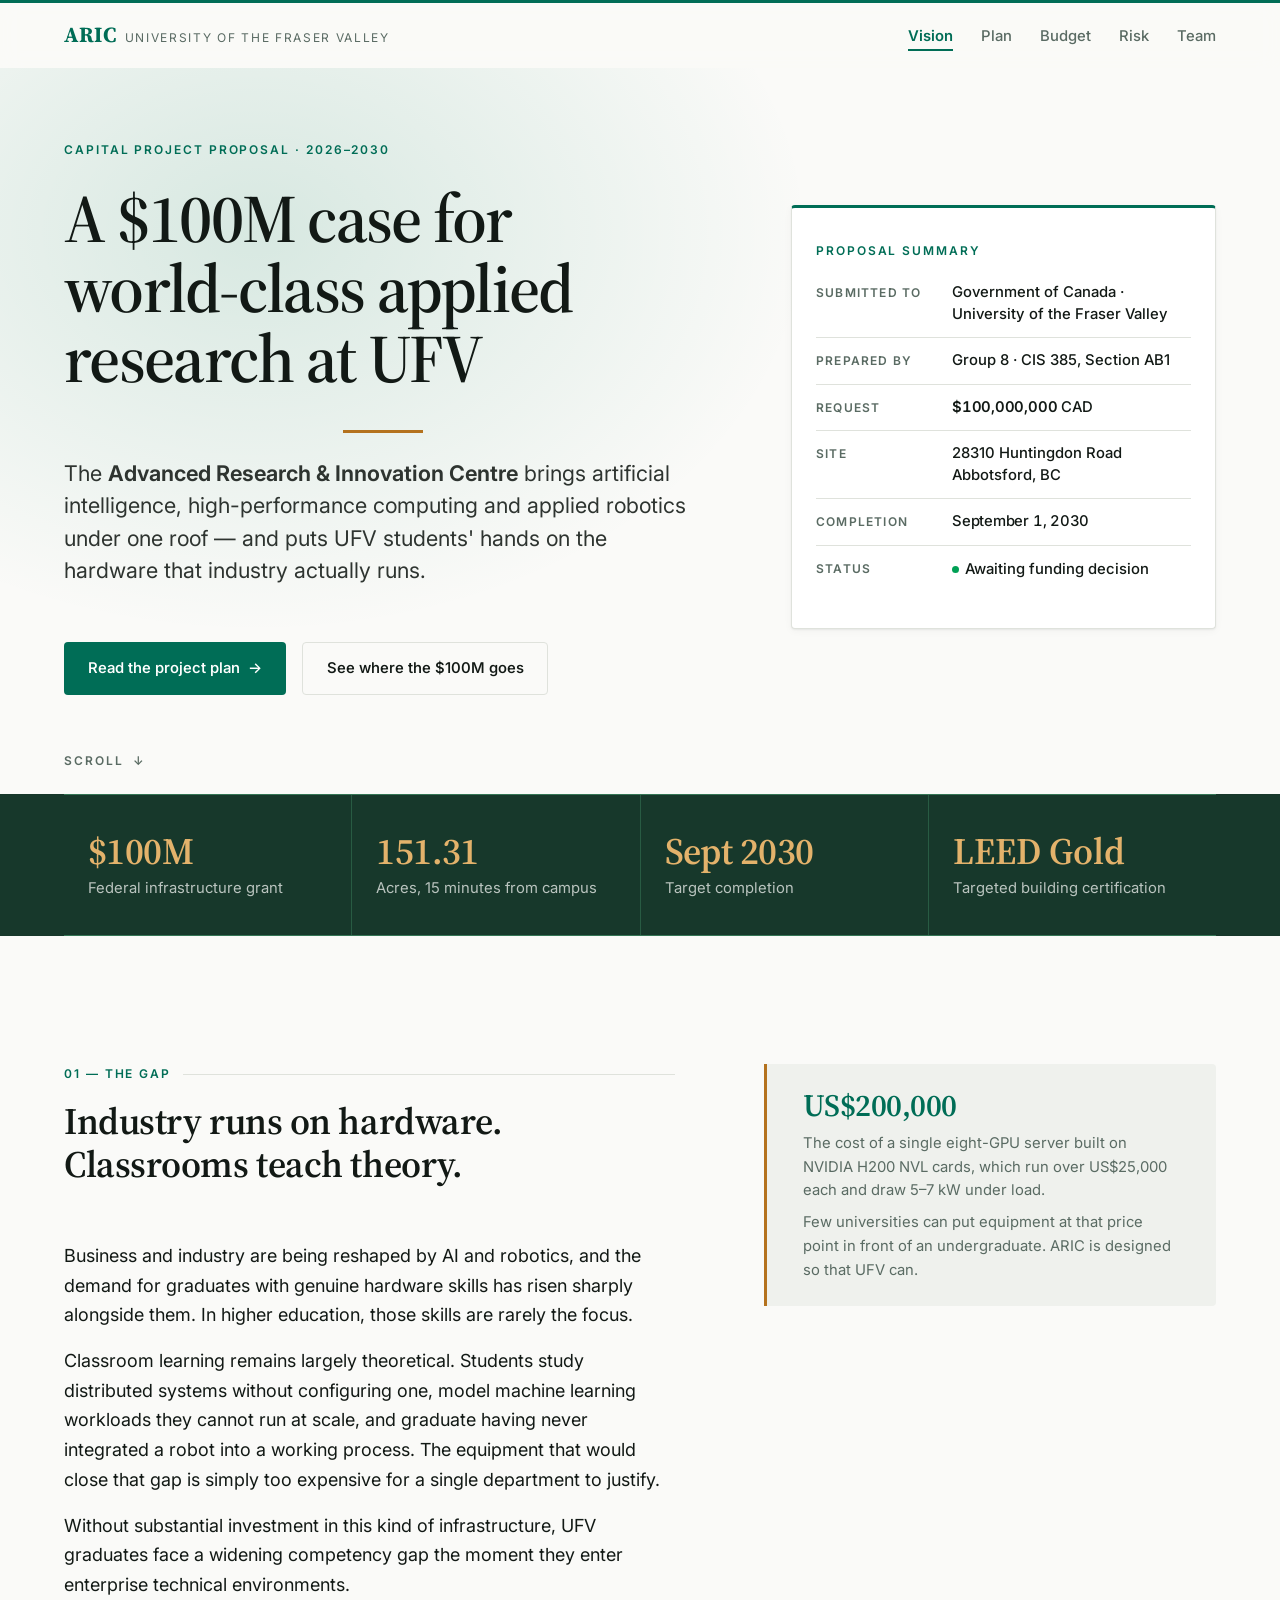
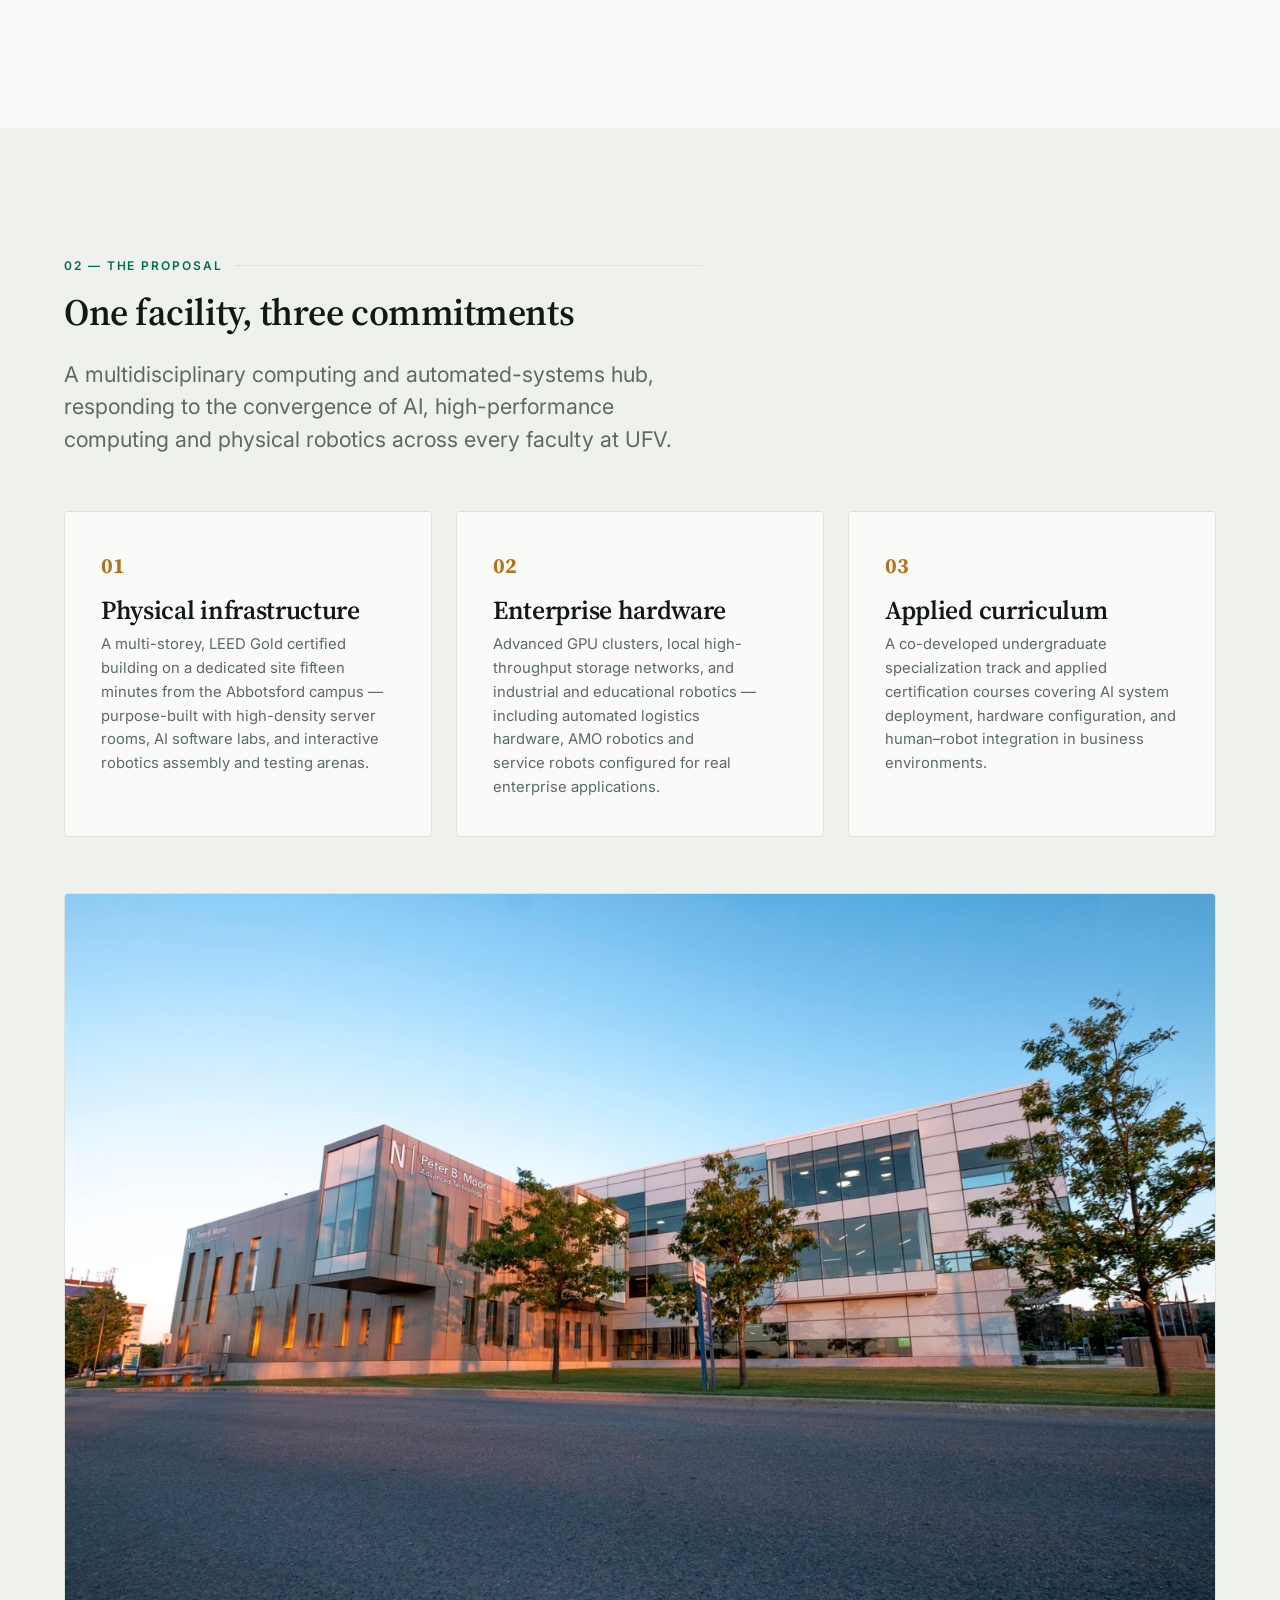
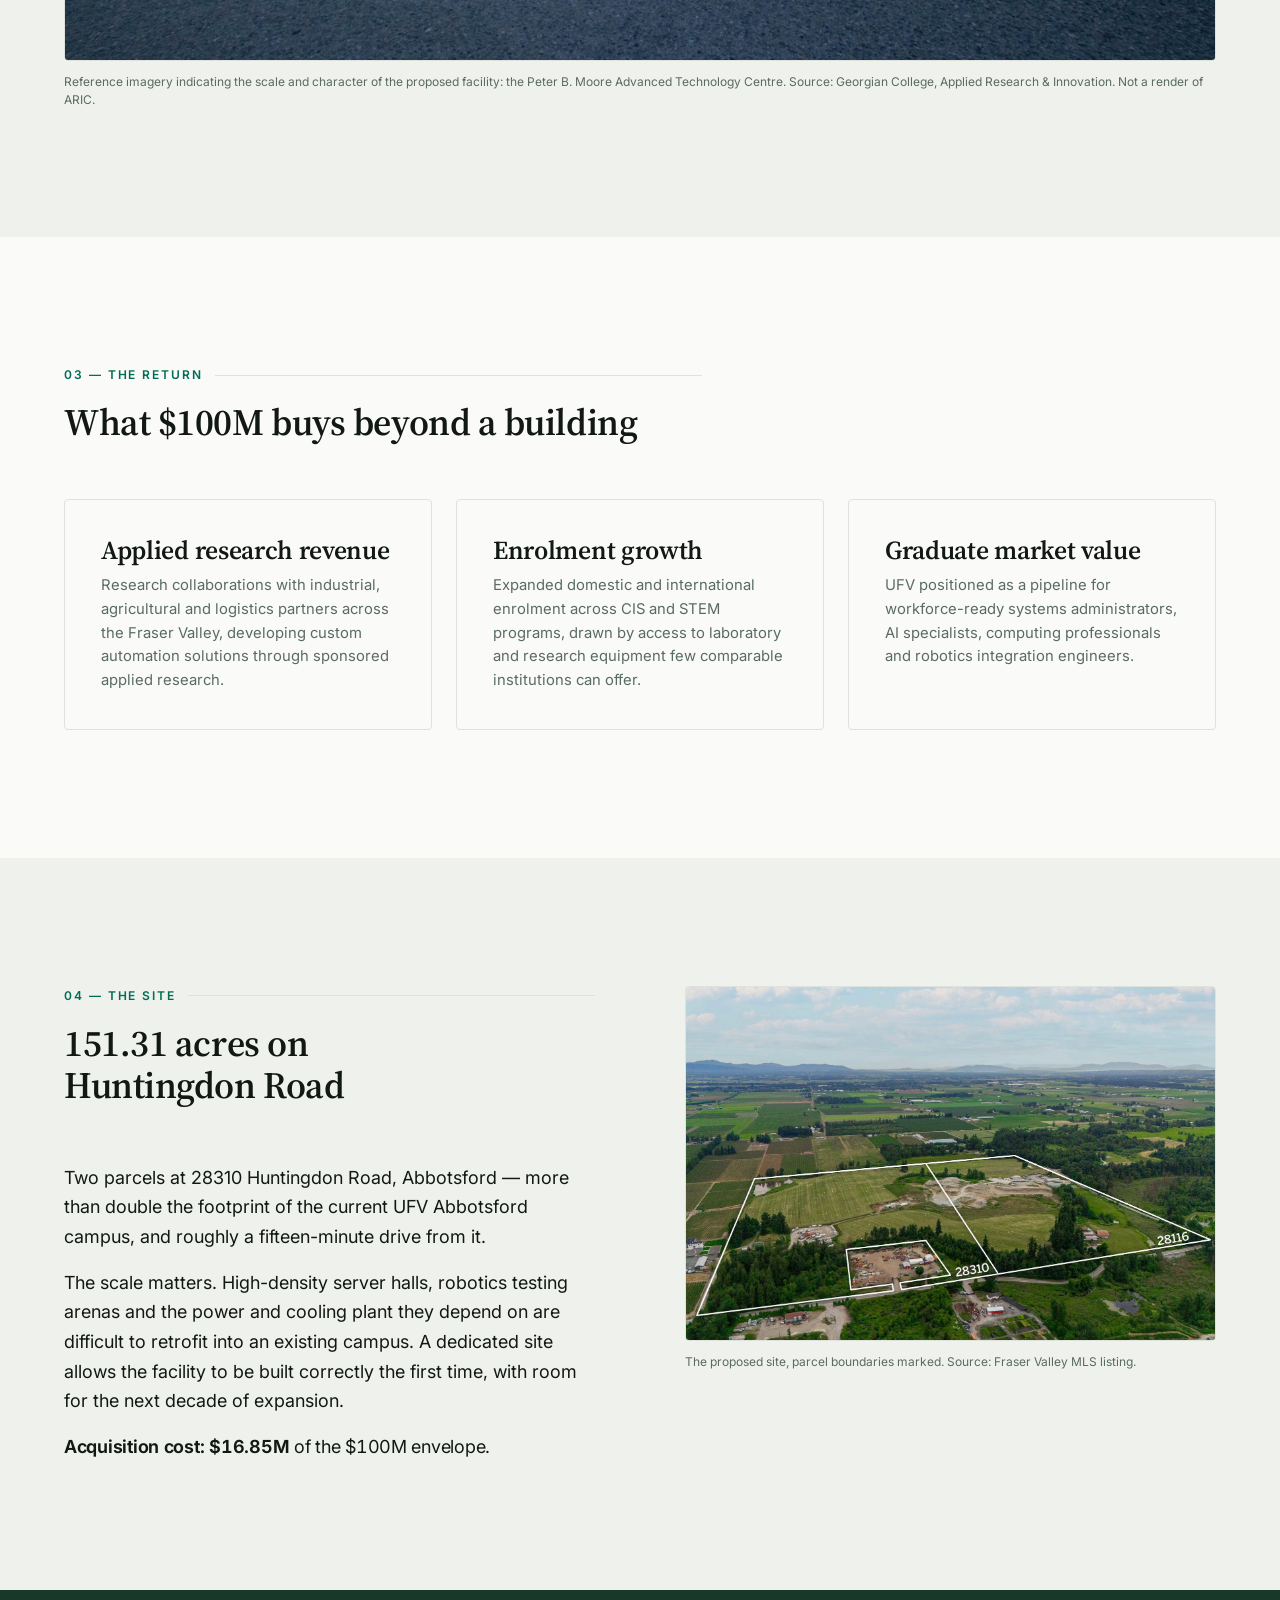
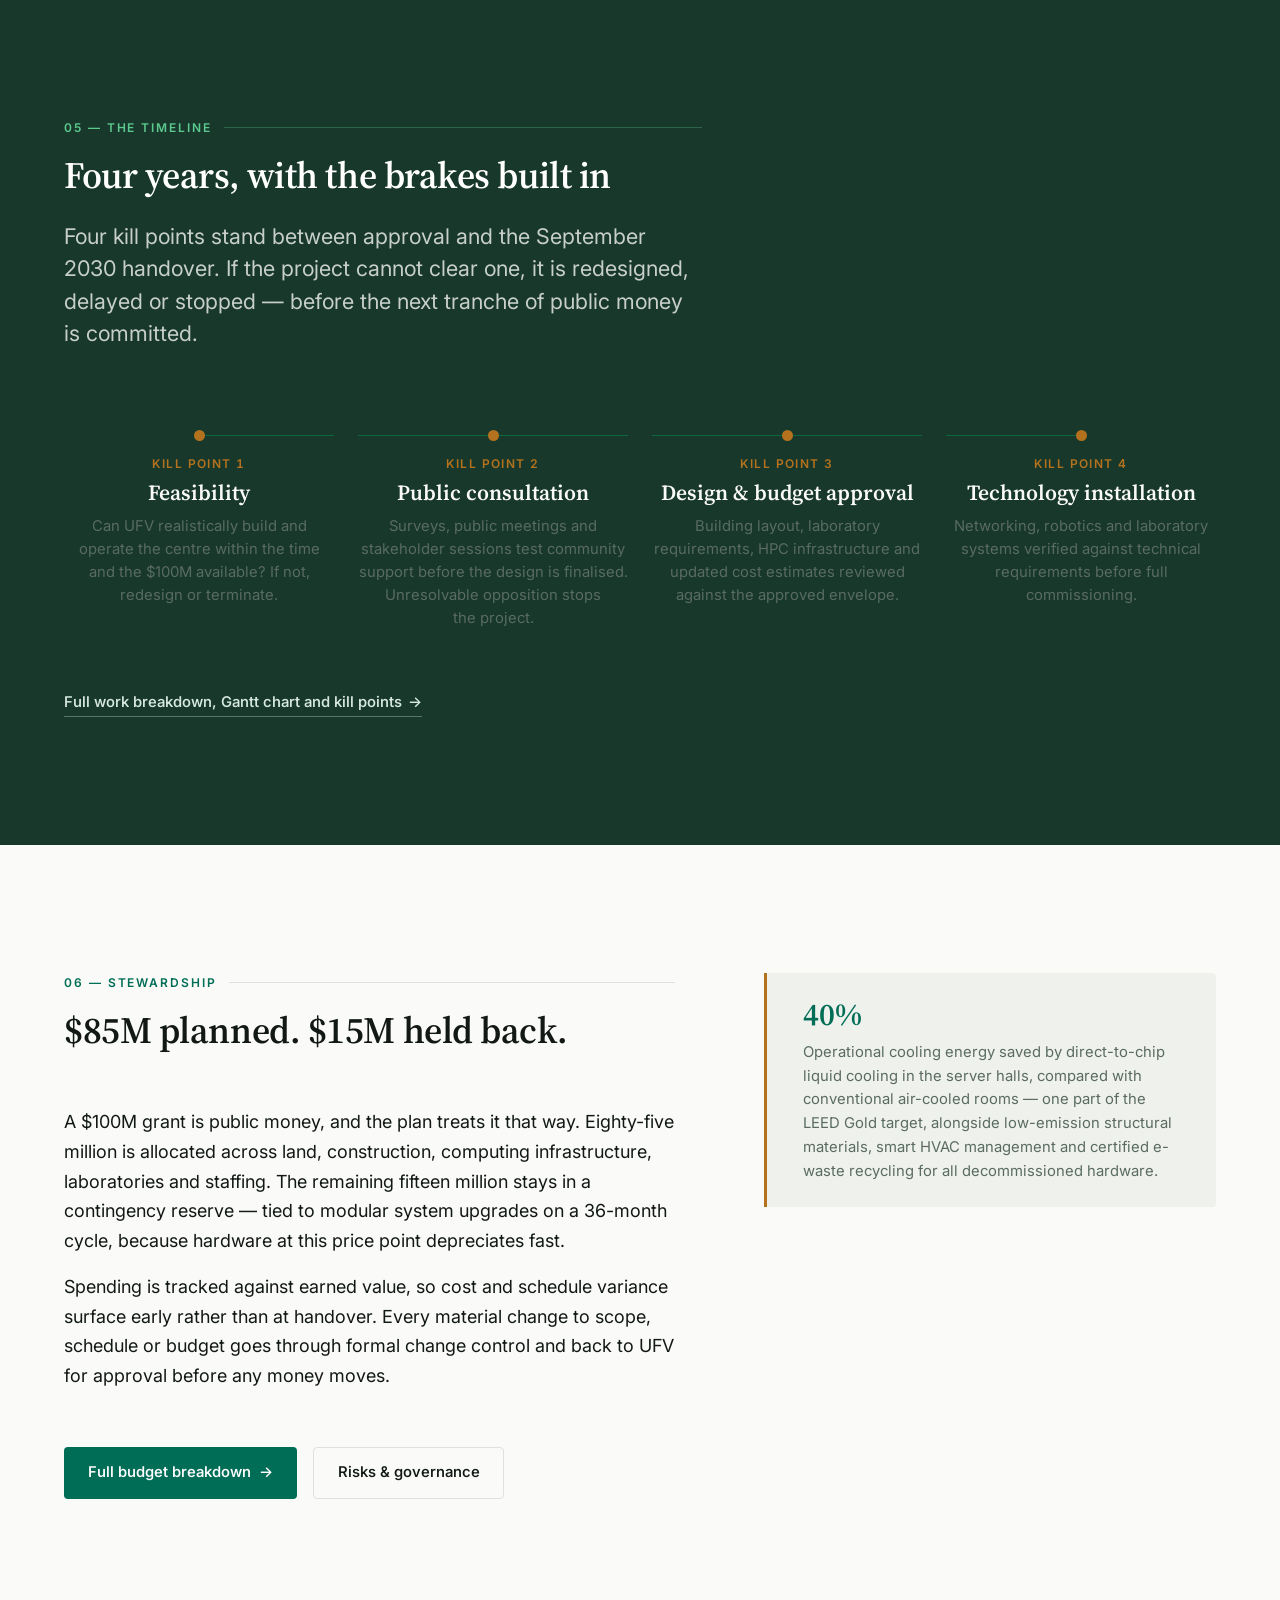
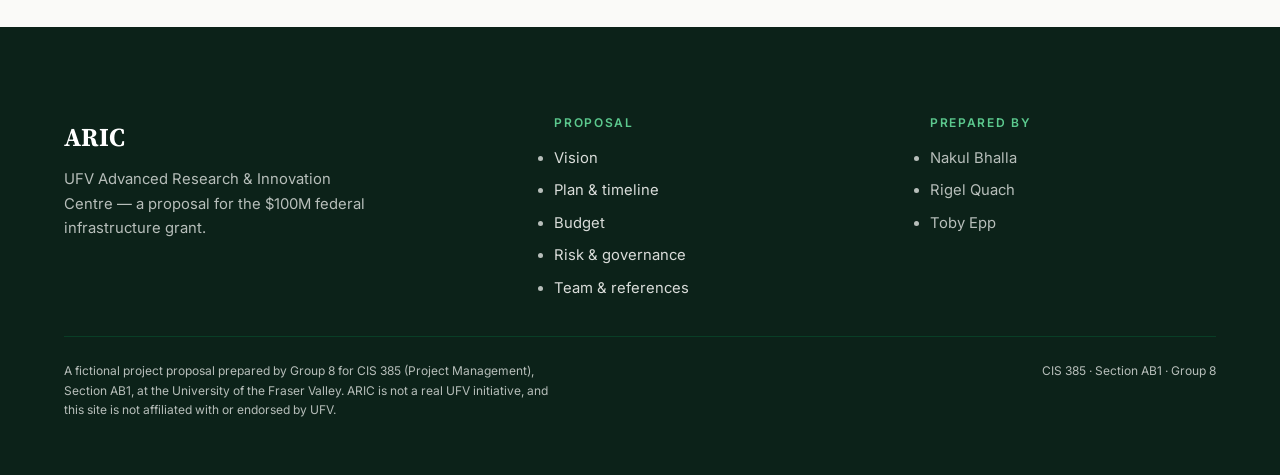
==== index.html @ 15725632 "Implemented first version of the site. Main page, index.html works." ====
<!DOCTYPE html>
<html lang="en" class="no-js">
<head>
<meta charset="utf-8">
<meta name="viewport" content="width=device-width, initial-scale=1">
<title>ARIC — UFV Advanced Research &amp; Innovation Centre</title>
<meta name="description" content="A $100M proposal to build the Advanced Research &amp; Innovation Centre at the University of the Fraser Valley: AI, high-performance computing and applied robotics, opening September 2030.">
<meta name="theme-color" content="#0F5132">

<meta property="og:type" content="website">
<meta property="og:title" content="ARIC — UFV Advanced Research &amp; Innovation Centre">
<meta property="og:description" content="A $100M case for world-class applied research at UFV.">

<link rel="preconnect" href="https://fonts.googleapis.com">
<link rel="preconnect" href="https://fonts.gstatic.com" crossorigin>
<link rel="stylesheet" href="https://fonts.googleapis.com/css2?family=Inter:wght@400;500;600&family=Source+Serif+4:opsz,wght@8..60,600;8..60,700&display=swap">
<link rel="stylesheet" href="assets/css/site.css">
</head>

<body>
<a class="skip-link" href="#main">Skip to content</a>

<header class="site-nav">
  <div class="wrap site-nav__inner">
    <a class="site-nav__brand" href="index.html">
      <span class="site-nav__mark">ARIC</span>
      <span class="site-nav__sub">University of the Fraser Valley</span>
    </a>
    <nav aria-label="Primary">
      <ul class="site-nav__links">
        <li><a href="index.html" aria-current="page">Vision</a></li>
        <li><a href="plan.html">Plan</a></li>
        <li><a href="budget.html">Budget</a></li>
        <li><a href="risk.html">Risk</a></li>
        <li><a href="team.html">Team</a></li>
      </ul>
    </nav>
  </div>
</header>

<main id="main">

  <!-- Hero ============================================================== -->
  <section class="hero">
    <div class="wrap hero__inner">
      <div class="hero__content">
        <p class="hero__eyebrow reveal">Capital Project Proposal &middot; 2026&ndash;2030</p>

        <h1 class="hero__title reveal" data-delay="1">A $100M case for world-class applied research at UFV</h1>

        <hr class="hero__rule reveal" data-delay="1">

        <p class="hero__lede reveal" data-delay="2">
          The <strong>Advanced Research &amp; Innovation Centre</strong> brings artificial intelligence,
          high-performance computing and applied robotics under one roof &mdash; and puts UFV students'
          hands on the hardware that industry actually runs.
        </p>

        <div class="actions reveal" data-delay="3">
          <a class="btn btn--primary" href="plan.html">
            Read the project plan <span class="btn__arrow" aria-hidden="true">&rarr;</span>
          </a>
          <a class="btn btn--ghost" href="budget.html">
            See where the $100M goes
          </a>
        </div>
      </div>

      <aside class="spec reveal" data-delay="2">
        <h2 class="spec__title">Proposal summary</h2>
        <dl class="spec__list">
          <div class="spec__row">
            <dt>Submitted to</dt>
            <dd>Government of Canada &middot; University of the Fraser Valley</dd>
          </div>
          <div class="spec__row">
            <dt>Prepared by</dt>
            <dd>Group 8 &middot; CIS 385, Section AB1</dd>
          </div>
          <div class="spec__row">
            <dt>Request</dt>
            <dd><span class="num">$100,000,000</span> CAD</dd>
          </div>
          <div class="spec__row">
            <dt>Site</dt>
            <dd>28310 Huntingdon Road<br>Abbotsford, BC</dd>
          </div>
          <div class="spec__row">
            <dt>Completion</dt>
            <dd class="num">September 1, 2030</dd>
          </div>
          <div class="spec__row">
            <dt>Status</dt>
            <dd><span class="spec__status">Awaiting funding decision</span></dd>
          </div>
        </dl>
      </aside>
    </div>

    <div class="wrap">
      <a class="hero__cue reveal" data-delay="3" href="#gap">
        Scroll <span aria-hidden="true">&darr;</span>
      </a>
    </div>
  </section>

  <!-- Stat band ========================================================= -->
  <section class="statband" aria-label="Project at a glance">
    <div class="wrap">
      <div class="statband__grid">
        <div class="stat">
          <div class="stat__value num">$100M</div>
          <div class="stat__label">Federal infrastructure grant</div>
        </div>
        <div class="stat">
          <div class="stat__value num">151.31</div>
          <div class="stat__label">Acres, 15 minutes from campus</div>
        </div>
        <div class="stat">
          <div class="stat__value num">Sept 2030</div>
          <div class="stat__label">Target completion</div>
        </div>
        <div class="stat">
          <div class="stat__value">LEED Gold</div>
          <div class="stat__label">Targeted building certification</div>
        </div>
      </div>
    </div>
  </section>

  <!-- 01 The Gap ======================================================== -->
  <section class="section" id="gap">
    <div class="wrap">
      <div class="split">
        <div>
          <div class="sec-head reveal">
            <p class="eyebrow"><span>01 &mdash; The Gap</span></p>
            <h2>Industry runs on hardware.<br>Classrooms teach theory.</h2>
          </div>

          <div class="prose reveal" data-delay="1">
            <p>
              Business and industry are being reshaped by AI and robotics, and the demand for
              graduates with genuine hardware skills has risen sharply alongside them. In higher
              education, those skills are rarely the focus.
            </p>
            <p>
              Classroom learning remains largely theoretical. Students study distributed systems
              without configuring one, model machine learning workloads they cannot run at scale,
              and graduate having never integrated a robot into a working process. The equipment
              that would close that gap is simply too expensive for a single department to justify.
            </p>
            <p>
              Without substantial investment in this kind of infrastructure, UFV graduates face a
              widening competency gap the moment they enter enterprise technical environments.
            </p>
          </div>
        </div>

        <aside class="callout reveal" data-delay="2">
          <p class="callout__figure num">US$200,000</p>
          <p class="callout__text">
            The cost of a single eight-GPU server built on NVIDIA H200 NVL cards, which run over
            US$25,000 each and draw 5&ndash;7&nbsp;kW under load.
          </p>
          <p class="callout__text">
            Few universities can put equipment at that price point in front of an undergraduate.
            ARIC is designed so that UFV can.
          </p>
        </aside>
      </div>
    </div>
  </section>

  <!-- 02 The Proposal =================================================== -->
  <section class="section section--tint" id="proposal">
    <div class="wrap">
      <div class="sec-head reveal">
        <p class="eyebrow"><span>02 &mdash; The Proposal</span></p>
        <h2>One facility, three commitments</h2>
        <p class="sec-lede">
          A multidisciplinary computing and automated-systems hub, responding to the convergence
          of AI, high-performance computing and physical robotics across every faculty at UFV.
        </p>
      </div>

      <div class="card-grid card-grid--3">
        <article class="card reveal">
          <span class="card__num">01</span>
          <h3 class="card__title">Physical infrastructure</h3>
          <p class="card__body">
            A multi-storey, LEED Gold certified building on a dedicated site fifteen minutes from
            the Abbotsford campus &mdash; purpose-built with high-density server rooms, AI software
            labs, and interactive robotics assembly and testing arenas.
          </p>
        </article>

        <article class="card reveal" data-delay="1">
          <span class="card__num">02</span>
          <h3 class="card__title">Enterprise hardware</h3>
          <p class="card__body">
            Advanced GPU clusters, local high-throughput storage networks, and industrial and
            educational robotics &mdash; including automated logistics hardware, AMO robotics and
            service robots configured for real enterprise applications.
          </p>
        </article>

        <article class="card reveal" data-delay="2">
          <span class="card__num">03</span>
          <h3 class="card__title">Applied curriculum</h3>
          <p class="card__body">
            A co-developed undergraduate specialization track and applied certification courses
            covering AI system deployment, hardware configuration, and human&ndash;robot
            integration in business environments.
          </p>
        </article>
      </div>

      <figure class="figure reveal mt-xl" data-delay="2">
        <img src="assets/img/reference-facility-georgian-college.jpg"
             alt="Exterior view at dusk of the Peter B. Moore Advanced Technology Centre at Georgian College, a modern three-storey building with extensive glazing and metal panelling."
             width="1434" height="956" loading="lazy" decoding="async">
        <figcaption>
          Reference imagery indicating the scale and character of the proposed facility: the Peter
          B. Moore Advanced Technology Centre. Source: <cite>Georgian College, Applied Research
          &amp; Innovation</cite>. Not a render of ARIC.
        </figcaption>
      </figure>
    </div>
  </section>

  <!-- 03 The Return ===================================================== -->
  <section class="section" id="return">
    <div class="wrap">
      <div class="sec-head reveal">
        <p class="eyebrow"><span>03 &mdash; The Return</span></p>
        <h2>What $100M buys beyond a building</h2>
      </div>

      <div class="card-grid card-grid--3">
        <article class="card reveal">
          <h3 class="card__title">Applied research revenue</h3>
          <p class="card__body">
            Research collaborations with industrial, agricultural and logistics partners across the
            Fraser Valley, developing custom automation solutions through sponsored applied research.
          </p>
        </article>

        <article class="card reveal" data-delay="1">
          <h3 class="card__title">Enrolment growth</h3>
          <p class="card__body">
            Expanded domestic and international enrolment across CIS and STEM programs, drawn by
            access to laboratory and research equipment few comparable institutions can offer.
          </p>
        </article>

        <article class="card reveal" data-delay="2">
          <h3 class="card__title">Graduate market value</h3>
          <p class="card__body">
            UFV positioned as a pipeline for workforce-ready systems administrators, AI specialists,
            computing professionals and robotics integration engineers.
          </p>
        </article>
      </div>
    </div>
  </section>

  <!-- 04 The Site ======================================================= -->
  <section class="section section--tint" id="site">
    <div class="wrap">
      <div class="split split--even">
        <div>
          <div class="sec-head reveal">
            <p class="eyebrow"><span>04 &mdash; The Site</span></p>
            <h2>151.31 acres on Huntingdon Road</h2>
          </div>
          <div class="prose reveal" data-delay="1">
            <p>
              Two parcels at 28310 Huntingdon Road, Abbotsford &mdash; more than double the footprint
              of the current UFV Abbotsford campus, and roughly a fifteen-minute drive from it.
            </p>
            <p>
              The scale matters. High-density server halls, robotics testing arenas and the power and
              cooling plant they depend on are difficult to retrofit into an existing campus. A
              dedicated site allows the facility to be built correctly the first time, with room for
              the next decade of expansion.
            </p>
            <p class="num"><strong>Acquisition cost: $16.85M</strong> of the $100M envelope.</p>
          </div>
        </div>

        <figure class="figure reveal" data-delay="2">
          <img src="assets/img/site-huntingdon-road.jpg"
               alt="Aerial photograph of farmland in Abbotsford with two adjoining parcels outlined in white and labelled 28310 and 28116, with the Fraser Valley and mountains in the distance."
               width="1600" height="1067" loading="lazy" decoding="async">
          <figcaption>
            The proposed site, parcel boundaries marked.
            Source: <cite>Fraser Valley MLS listing</cite>.
          </figcaption>
        </figure>
      </div>
    </div>
  </section>

  <!-- 05 Timeline teaser ================================================ -->
  <section class="section section--dark" id="timeline">
    <div class="wrap">
      <div class="sec-head reveal">
        <p class="eyebrow"><span>05 &mdash; The Timeline</span></p>
        <h2>Four years, with the brakes built in</h2>
        <p class="sec-lede">
          Four kill points stand between approval and the September 2030 handover. If the project
          cannot clear one, it is redesigned, delayed or stopped &mdash; before the next tranche of
          public money is committed.
        </p>
      </div>

      <ol class="timeline">
        <li class="timeline__item timeline__item--gate reveal">
          <span class="timeline__dot" aria-hidden="true"></span>
          <p class="timeline__when num">Kill Point 1</p>
          <p class="timeline__what">Feasibility</p>
          <p class="timeline__note">Can UFV realistically build and operate the centre within the time and the $100M available? If not, redesign or terminate.</p>
        </li>

        <li class="timeline__item timeline__item--gate reveal" data-delay="1">
          <span class="timeline__dot" aria-hidden="true"></span>
          <p class="timeline__when num">Kill Point 2</p>
          <p class="timeline__what">Public consultation</p>
          <p class="timeline__note">Surveys, public meetings and stakeholder sessions test community support before the design is finalised. Unresolvable opposition stops the project.</p>
        </li>

        <li class="timeline__item timeline__item--gate reveal" data-delay="2">
          <span class="timeline__dot" aria-hidden="true"></span>
          <p class="timeline__when num">Kill Point 3</p>
          <p class="timeline__what">Design &amp; budget approval</p>
          <p class="timeline__note">Building layout, laboratory requirements, HPC infrastructure and updated cost estimates reviewed against the approved envelope.</p>
        </li>

        <li class="timeline__item timeline__item--gate reveal" data-delay="3">
          <span class="timeline__dot" aria-hidden="true"></span>
          <p class="timeline__when num">Kill Point 4</p>
          <p class="timeline__what">Technology installation</p>
          <p class="timeline__note">Networking, robotics and laboratory systems verified against technical requirements before full commissioning.</p>
        </li>
      </ol>

      <p class="reveal mt-xl" data-delay="3">
        <a class="link-more" href="plan.html">
          Full work breakdown, Gantt chart and kill points
          <span class="btn__arrow" aria-hidden="true">&rarr;</span>
        </a>
      </p>
    </div>
  </section>

  <!-- 06 Stewardship ==================================================== -->
  <section class="section" id="stewardship">
    <div class="wrap">
      <div class="split">
        <div>
          <div class="sec-head reveal">
            <p class="eyebrow"><span>06 &mdash; Stewardship</span></p>
            <h2>$85M planned. $15M held back.</h2>
          </div>
          <div class="prose reveal" data-delay="1">
            <p>
              A $100M grant is public money, and the plan treats it that way. Eighty-five million is
              allocated across land, construction, computing infrastructure, laboratories and staffing.
              The remaining fifteen million stays in a contingency reserve &mdash; tied to modular system
              upgrades on a 36-month cycle, because hardware at this price point depreciates fast.
            </p>
            <p>
              Spending is tracked against earned value, so cost and schedule variance surface early
              rather than at handover. Every material change to scope, schedule or budget goes through
              formal change control and back to UFV for approval before any money moves.
            </p>
          </div>

          <div class="actions reveal" data-delay="2">
            <a class="btn btn--primary" href="budget.html">
              Full budget breakdown <span class="btn__arrow" aria-hidden="true">&rarr;</span>
            </a>
            <a class="btn btn--ghost" href="risk.html">Risks &amp; governance</a>
          </div>
        </div>

        <aside class="callout reveal" data-delay="2">
          <p class="callout__figure num">40%</p>
          <p class="callout__text">
            Operational cooling energy saved by direct-to-chip liquid cooling in the server halls,
            compared with conventional air-cooled rooms &mdash; one part of the LEED Gold target,
            alongside low-emission structural materials, smart HVAC management and certified e-waste
            recycling for all decommissioned hardware.
          </p>
        </aside>
      </div>
    </div>
  </section>

</main>

<!-- Footer ============================================================== -->
<footer class="site-footer">
  <div class="wrap">
    <div class="site-footer__top">
      <div>
        <p class="site-footer__mark">ARIC</p>
        <p class="site-footer__tagline">
          UFV Advanced Research &amp; Innovation Centre &mdash; a proposal for the
          $100M federal infrastructure grant.
        </p>
      </div>

      <nav aria-label="Footer">
        <h2>Proposal</h2>
        <ul>
          <li><a href="index.html">Vision</a></li>
          <li><a href="plan.html">Plan &amp; timeline</a></li>
          <li><a href="budget.html">Budget</a></li>
          <li><a href="risk.html">Risk &amp; governance</a></li>
          <li><a href="team.html">Team &amp; references</a></li>
        </ul>
      </nav>

      <div>
        <h2>Prepared by</h2>
        <ul>
          <li>Nakul Bhalla</li>
          <li>Rigel Quach</li>
          <li>Toby Epp</li>
        </ul>
      </div>
    </div>

    <div class="site-footer__bottom">
      <p class="site-footer__disclaimer">
        A fictional project proposal prepared by Group 8 for CIS 385 (Project Management),
        Section AB1, at the University of the Fraser Valley. ARIC is not a real UFV initiative,
        and this site is not affiliated with or endorsed by UFV.
      </p>
      <p>CIS 385 &middot; Section AB1 &middot; Group 8</p>
    </div>
  </div>
</footer>

<script src="assets/js/site.js" defer></script>
</body>
</html>
---- assets/css/site.css ----
/* ==========================================================================
   ARIC — UFV Advanced Research & Innovation Centre
   Proposal site stylesheet

   Contents
     01  Design tokens
     02  Reset
     03  Base typography
     04  Layout primitives
     05  Site nav
     06  Hero
     07  Stat band
     08  Section headers
     09  Cards & numbered features
     10  Callouts & figures
     11  Mini timeline
     12  Buttons
     13  Footer
     14  Utilities & motion
     15  Print
   ========================================================================== */


/* 01  Design tokens ======================================================= */

:root {
  /* Brand green — built on UFV's own palette.
     #006D56 (upper navbar) and #17382B (lower navbar / buttons) are UFV's;
     #00A055 is their brighter graphic green. The rest are interpolated to
     fill out the ramp and to meet contrast where UFV's values fall short. */
  --green-950: #0C2219;   /* deeper than UFV dark — footer */
  --green-900: #17382B;   /* UFV dark — dark sections, stat band */
  --green-800: #006D56;   /* UFV primary — links, buttons, brand */
  --green-600: #007A54;   /* hover/fill (darkened: #00A055 fails on white) */
  --green-400: #00A055;   /* UFV bright — decorative fills only */
  --green-300: #5CC98E;   /* small text on dark greens */
  --green-100: #D6E8DF;
  --green-050: #EDF5F1;

  /* Neutrals — very slightly green-neutral so they sit with the teal ramp */
  --ink:       #121915;
  --slate:     #5A6B63;
  --paper:     #FAFAF8;
  --paper-alt: #EFF1ED;
  --rule:      #DFE2DC;

  /* Data accent — large figures and chart fills only, never small text */
  --amber:       #B4721E;
  --amber-light: #E3B26B;

  /* Type */
  --font-serif: "Source Serif 4", "Source Serif Pro", Georgia, "Times New Roman", serif;
  --font-sans:  "Inter", -apple-system, BlinkMacSystemFont, "Segoe UI", Roboto, Helvetica, Arial, sans-serif;

  /* Fluid type scale (320px → 1240px) */
  --step--2:   clamp(0.69rem, 0.67rem + 0.11vw, 0.75rem);
  --step--1:   clamp(0.83rem, 0.80rem + 0.16vw, 0.9375rem);
  --step-0:    clamp(1rem,    0.96rem + 0.22vw, 1.125rem);
  --step-1:    clamp(1.20rem, 1.14rem + 0.31vw, 1.35rem);
  --step-2:    clamp(1.44rem, 1.35rem + 0.44vw, 1.62rem);
  --step-3:    clamp(1.73rem, 1.60rem + 0.62vw, 1.94rem);
  --step-4:    clamp(2.07rem, 1.90rem + 0.86vw, 2.33rem);
  --step-5:    clamp(2.49rem, 2.25rem + 1.18vw, 2.80rem);
  --display:   clamp(2.4rem,  1.60rem + 3.40vw, 4.25rem);

  /* Space scale */
  --sp-3xs: 0.25rem;
  --sp-2xs: 0.5rem;
  --sp-xs:  0.75rem;
  --sp-s:   1rem;
  --sp-m:   1.5rem;
  --sp-l:   2.25rem;
  --sp-xl:  3.5rem;
  --sp-2xl: clamp(3.5rem, 2.8rem + 3.5vw, 6rem);
  --sp-3xl: clamp(5rem,   4rem   + 5vw,   8rem);

  /* Measure & layout */
  --measure:   68ch;
  --wrap:      72rem;
  --wrap-wide: 84rem;
  --nav-h:     4rem;

  --radius: 4px;
  --shadow-sm: 0 1px 2px rgba(20, 26, 30, 0.06), 0 2px 8px rgba(20, 26, 30, 0.04);
  --shadow-md: 0 2px 4px rgba(20, 26, 30, 0.06), 0 8px 24px rgba(20, 26, 30, 0.07);

  --ease: cubic-bezier(0.22, 0.61, 0.36, 1);
}


/* 02  Reset =============================================================== */

*, *::before, *::after { box-sizing: border-box; }

html {
  -webkit-text-size-adjust: 100%;
  scroll-behavior: smooth;
}

body, h1, h2, h3, h4, p, figure, blockquote, dl, dd, ul, ol {
  margin: 0;
  padding: 0;
}

ul[class], ol[class] { list-style: none; }

img, svg, picture {
  display: block;
  max-width: 100%;
  height: auto;
}

button, input, select, textarea { font: inherit; color: inherit; }

:where(a) { color: inherit; }

:focus-visible {
  outline: 2px solid var(--green-600);
  outline-offset: 3px;
  border-radius: 2px;
}


/* 03  Base typography ===================================================== */

body {
  background: var(--paper);
  color: var(--ink);
  font-family: var(--font-sans);
  font-size: var(--step-0);
  line-height: 1.65;
  font-synthesis-weight: none;
  -webkit-font-smoothing: antialiased;
  text-rendering: optimizeLegibility;
  /* Thin brand rule across the very top of every page */
  border-top: 3px solid var(--green-800);
}

h1, h2, h3, h4 {
  font-family: var(--font-serif);
  font-weight: 600;
  line-height: 1.14;
  letter-spacing: -0.012em;
  text-wrap: balance;
}

h1 { font-size: var(--step-5); }
h2 { font-size: var(--step-4); }
h3 { font-size: var(--step-2); }
h4 { font-size: var(--step-1); }

p { text-wrap: pretty; }

a {
  color: var(--green-800);
  text-decoration-color: color-mix(in srgb, var(--green-800) 35%, transparent);
  text-underline-offset: 0.18em;
  text-decoration-thickness: from-font;
  transition: color 0.15s var(--ease), text-decoration-color 0.15s var(--ease);
}

a:hover {
  color: var(--green-600);
  text-decoration-color: currentColor;
}

strong { font-weight: 650; }

/* Tabular figures for anything numeric */
.num {
  font-variant-numeric: tabular-nums;
  letter-spacing: -0.015em;
}


/* 04  Layout primitives =================================================== */

.wrap {
  width: min(100% - 2.5rem, var(--wrap));
  margin-inline: auto;
}

.wrap--wide { width: min(100% - 2.5rem, var(--wrap-wide)); }
.wrap--narrow { width: min(100% - 2.5rem, 46rem); }

.section {
  padding-block: var(--sp-3xl);
  scroll-margin-top: calc(var(--nav-h) + 1rem);
}

.section--tight { padding-block: var(--sp-2xl); }
.section--tint  { background: var(--paper-alt); }

.section--dark {
  background: var(--green-900);
  color: var(--paper);
}

.section--dark h2,
.section--dark h3 { color: #fff; }

.section--dark a { color: var(--green-100); }
.section--dark a:hover { color: #fff; }

.prose { max-width: var(--measure); }

.prose > * + * { margin-top: var(--sp-s); }

.prose p { font-size: var(--step-0); }

/* Two-column prose/aside split that collapses on narrow screens */
.split {
  display: grid;
  gap: var(--sp-xl);
  grid-template-columns: 1fr;
  align-items: start;
}

@media (min-width: 60rem) {
  .split { grid-template-columns: 1.15fr 0.85fr; gap: var(--sp-2xl); }
  .split--even { grid-template-columns: 1fr 1fr; }
}

.hr {
  border: 0;
  border-top: 1px solid var(--rule);
  margin-block: var(--sp-xl);
}


/* 05  Site nav ============================================================ */

.skip-link {
  position: absolute;
  left: var(--sp-s);
  top: var(--sp-s);
  z-index: 100;
  padding: 0.6rem 1rem;
  background: var(--green-800);
  color: #fff;
  border-radius: var(--radius);
  text-decoration: none;
  transform: translateY(-150%);
  transition: transform 0.18s var(--ease);
}

.skip-link:focus { transform: translateY(0); color: #fff; }

.site-nav {
  position: sticky;
  top: 0;
  z-index: 50;
  background: color-mix(in srgb, var(--paper) 88%, transparent);
  backdrop-filter: saturate(1.6) blur(10px);
  border-bottom: 1px solid transparent;
  transition: border-color 0.2s var(--ease), box-shadow 0.2s var(--ease);
}

.site-nav[data-scrolled="true"] {
  border-bottom-color: var(--rule);
  box-shadow: var(--shadow-sm);
}

.site-nav__inner {
  display: flex;
  align-items: center;
  justify-content: space-between;
  gap: var(--sp-m);
  min-height: var(--nav-h);
}

.site-nav__brand {
  display: inline-flex;
  align-items: baseline;
  gap: 0.55rem;
  text-decoration: none;
  flex: none;
}

.site-nav__mark {
  font-family: var(--font-serif);
  font-size: var(--step-1);
  font-weight: 700;
  letter-spacing: 0.01em;
  color: var(--green-800);
}

.site-nav__sub {
  font-size: var(--step--2);
  text-transform: uppercase;
  letter-spacing: 0.14em;
  color: var(--slate);
  white-space: nowrap;
}

@media (max-width: 34rem) { .site-nav__sub { display: none; } }

.site-nav__links {
  display: flex;
  align-items: center;
  gap: clamp(0.75rem, 2.2vw, 1.75rem);
  /* No hamburger: the list simply scrolls horizontally when cramped */
  overflow-x: auto;
  scrollbar-width: none;
  -ms-overflow-style: none;
  padding-block: 0.5rem;
}

.site-nav__links::-webkit-scrollbar { display: none; }

.site-nav__links a {
  font-size: var(--step--1);
  font-weight: 500;
  text-decoration: none;
  color: var(--slate);
  white-space: nowrap;
  padding-block: 0.25rem;
  border-bottom: 2px solid transparent;
}

.site-nav__links a:hover { color: var(--ink); }

.site-nav__links a[aria-current="page"] {
  color: var(--green-800);
  font-weight: 600;
  border-bottom-color: var(--green-800);
}


/* 06  Hero ================================================================ */

/* Height is capped so the stat band always peeks above the fold — that sliver
   of dark green is what tells a first-time visitor there is more below. */
.hero {
  position: relative;
  display: flex;
  flex-direction: column;
  justify-content: center;
  min-height: min(80vh, 44rem);
  min-height: min(80svh, 44rem);
  padding-block: clamp(2.5rem, 1.2rem + 5vw, 4.5rem) var(--sp-m);
  overflow: hidden;
}

/* Faint green wash behind the headline — adds depth without an image */
.hero::before {
  content: "";
  position: absolute;
  inset: -35% 35% 20% -25%;
  background: radial-gradient(ellipse at center, color-mix(in srgb, var(--green-600) 14%, transparent), transparent 68%);
  pointer-events: none;
  z-index: 0;
}

.hero > * { position: relative; z-index: 1; }

.hero__inner {
  display: grid;
  grid-template-columns: 1fr;
  gap: var(--sp-xl);
  align-items: center;
}

@media (min-width: 62rem) {
  .hero__inner {
    grid-template-columns: minmax(0, 1.2fr) minmax(18rem, 0.8fr);
    gap: var(--sp-2xl);
  }
}

.hero__content { min-width: 0; } /* keeps long words from blowing out the grid column */

.hero__eyebrow {
  font-size: var(--step--2);
  text-transform: uppercase;
  letter-spacing: 0.16em;
  font-weight: 600;
  color: var(--green-800);
  margin-bottom: var(--sp-m);
}

.hero__title {
  font-size: var(--display);
  line-height: 1.03;
  letter-spacing: -0.025em;
  max-width: 16ch;
}

.hero__rule {
  width: 5rem;
  height: 3px;
  background: var(--amber);
  border: 0;
  margin-block: var(--sp-l) var(--sp-m);
}

.hero__lede {
  font-size: var(--step-1);
  line-height: 1.5;
  max-width: 52ch;
  color: color-mix(in srgb, var(--ink) 88%, var(--paper));
}

/* Proposal summary panel — fills the right of the hero with the cover-sheet
   facts a real capital bid leads with, rather than with decoration. */
.spec {
  background: #fff;
  border: 1px solid var(--rule);
  border-top: 3px solid var(--green-800);
  border-radius: var(--radius);
  padding: var(--sp-l) var(--sp-m);
  box-shadow: var(--shadow-sm);
}

.spec__title {
  font-family: var(--font-sans);
  font-size: var(--step--2);
  font-weight: 600;
  text-transform: uppercase;
  letter-spacing: 0.16em;
  color: var(--green-800);
  margin-bottom: var(--sp-m);
}

.spec__list { display: grid; gap: 0; }

.spec__row {
  display: grid;
  grid-template-columns: 1fr;
  gap: 0.1rem;
  padding-block: var(--sp-xs);
  border-top: 1px solid var(--rule);
}

.spec__row:first-child { border-top: 0; padding-top: 0; }

@media (min-width: 26rem) {
  .spec__row {
    grid-template-columns: 7.5rem 1fr;
    gap: var(--sp-s);
    align-items: baseline;
  }
}

.spec__row dt {
  font-size: var(--step--2);
  text-transform: uppercase;
  letter-spacing: 0.1em;
  font-weight: 600;
  color: var(--slate);
}

.spec__row dd {
  margin: 0;
  font-size: var(--step--1);
  line-height: 1.45;
  font-weight: 500;
}

.spec__row dd .num { font-weight: 600; }

.spec__status {
  display: inline-flex;
  align-items: center;
  gap: 0.4rem;
}

.spec__status::before {
  content: "";
  width: 7px;
  height: 7px;
  border-radius: 50%;
  background: var(--green-400);
  flex: none;
}

/* Scroll cue — sits at the foot of the hero, pointing at the stat band */
.hero__cue {
  margin-top: var(--sp-xl);
  display: flex;
  align-items: center;
  gap: 0.6rem;
  font-size: var(--step--2);
  text-transform: uppercase;
  letter-spacing: 0.16em;
  font-weight: 600;
  color: var(--slate);
  text-decoration: none;
  width: max-content;
}

.hero__cue:hover { color: var(--green-800); }

.hero__cue span[aria-hidden] {
  display: inline-block;
  animation: cue-nudge 2.4s var(--ease) infinite;
}

@keyframes cue-nudge {
  0%, 100% { transform: translateY(0); }
  50%      { transform: translateY(4px); }
}

/* Button row — used in the hero and anywhere else a pair of CTAs appears */
.actions {
  display: flex;
  flex-wrap: wrap;
  gap: var(--sp-s);
  margin-top: var(--sp-xl);
}


/* 07  Stat band =========================================================== */

.statband {
  background: var(--green-900);
  color: var(--paper);
}

.statband__grid {
  display: grid;
  grid-template-columns: repeat(2, 1fr);
  gap: 1px;
  background: color-mix(in srgb, var(--green-300) 24%, transparent);
  border-block: 1px solid color-mix(in srgb, var(--green-300) 24%, transparent);
}

@media (min-width: 48rem) {
  .statband__grid { grid-template-columns: repeat(4, 1fr); }
}

.stat {
  background: var(--green-900);
  padding: var(--sp-l) var(--sp-m);
}

.stat__value {
  font-family: var(--font-serif);
  font-size: var(--step-4);
  font-weight: 600;
  line-height: 1.05;
  color: var(--amber-light);
}

.stat__label {
  margin-top: var(--sp-2xs);
  font-size: var(--step--1);
  color: color-mix(in srgb, var(--paper) 72%, var(--green-900));
  line-height: 1.4;
}


/* 08  Section headers ===================================================== */

.sec-head { max-width: 58ch; margin-bottom: var(--sp-xl); }

.eyebrow {
  display: flex;
  align-items: center;
  gap: var(--sp-xs);
  font-size: var(--step--2);
  text-transform: uppercase;
  letter-spacing: 0.16em;
  font-weight: 600;
  color: var(--green-800);
  margin-bottom: var(--sp-s);
}

.eyebrow::after {
  content: "";
  flex: 1;
  height: 1px;
  background: var(--rule);
}

/* --green-400 is only 3.8:1 on --green-900, so small text uses --green-300 */
.section--dark .eyebrow { color: var(--green-300); }
.section--dark .eyebrow::after { background: color-mix(in srgb, var(--green-300) 30%, transparent); }

.sec-lede {
  margin-top: var(--sp-m);
  font-size: var(--step-1);
  line-height: 1.5;
  color: var(--slate);
  max-width: 50ch;
}

.section--dark .sec-lede { color: color-mix(in srgb, var(--paper) 78%, var(--green-900)); }


/* 09  Cards & numbered features =========================================== */

.card-grid {
  display: grid;
  gap: var(--sp-m);
  grid-template-columns: 1fr;
}

@media (min-width: 46rem) { .card-grid--2 { grid-template-columns: repeat(2, 1fr); } }

@media (min-width: 56rem) {
  .card-grid--3 { grid-template-columns: repeat(3, 1fr); }
}

.card {
  background: var(--paper);
  border: 1px solid var(--rule);
  border-radius: var(--radius);
  padding: var(--sp-l);
  transition: box-shadow 0.25s var(--ease), transform 0.25s var(--ease), border-color 0.25s var(--ease);
}

.card:hover {
  box-shadow: var(--shadow-md);
  border-color: color-mix(in srgb, var(--green-600) 35%, var(--rule));
  transform: translateY(-2px);
}

.card__num {
  font-family: var(--font-serif);
  font-size: var(--step-1);
  font-weight: 700;
  color: var(--amber);
  font-variant-numeric: tabular-nums;
  display: block;
  margin-bottom: var(--sp-xs);
}

.card__title { margin-bottom: var(--sp-2xs); }

.card__body {
  font-size: var(--step--1);
  line-height: 1.6;
  color: var(--slate);
}

/* Borderless variant for dark sections */
.section--dark .card {
  background: color-mix(in srgb, var(--green-950) 55%, transparent);
  border-color: color-mix(in srgb, var(--green-400) 22%, transparent);
}

.section--dark .card:hover {
  border-color: color-mix(in srgb, var(--green-400) 45%, transparent);
}

.section--dark .card__body { color: color-mix(in srgb, var(--paper) 74%, var(--green-900)); }
.section--dark .card__num  { color: var(--amber-light); }


/* 10  Callouts & figures ================================================== */

.callout {
  border-left: 3px solid var(--amber);
  background: var(--paper-alt);
  padding: var(--sp-m) var(--sp-l);
  border-radius: 0 var(--radius) var(--radius) 0;
}

.callout__figure {
  font-family: var(--font-serif);
  font-size: var(--step-3);
  font-weight: 600;
  line-height: 1.15;
  color: var(--green-800);
  font-variant-numeric: tabular-nums;
}

.callout__text {
  margin-top: var(--sp-2xs);
  font-size: var(--step--1);
  line-height: 1.6;
  color: var(--slate);
}

.figure { margin: 0; }

.figure img {
  width: 100%;
  border-radius: var(--radius);
  border: 1px solid var(--rule);
}

.figure figcaption {
  margin-top: var(--sp-xs);
  font-size: var(--step--2);
  line-height: 1.5;
  color: var(--slate);
}

.figure figcaption cite { font-style: normal; }


/* 11  Mini timeline ======================================================= */

.timeline {
  display: grid;
  gap: var(--sp-m);
  grid-template-columns: 1fr;
  position: relative;
}

.timeline__item {
  position: relative;
  padding-left: var(--sp-l);
}

/* Vertical connector on small screens */
.timeline__item::before {
  content: "";
  position: absolute;
  left: 5px;
  top: 0.6rem;
  bottom: -1.5rem;
  width: 1px;
  background: color-mix(in srgb, var(--green-400) 45%, transparent);
}

.timeline__item:last-child::before { display: none; }

.timeline__dot {
  position: absolute;
  left: 0;
  top: 0.35rem;
  width: 11px;
  height: 11px;
  border-radius: 50%;
  background: var(--paper);
  border: 2px solid var(--green-600);
}

.timeline__item--gate .timeline__dot {
  background: var(--amber);
  border-color: var(--amber);
}

.timeline__when {
  font-size: var(--step--2);
  text-transform: uppercase;
  letter-spacing: 0.12em;
  font-weight: 600;
  color: var(--amber);
  font-variant-numeric: tabular-nums;
}

.timeline__what {
  font-family: var(--font-serif);
  font-size: var(--step-1);
  font-weight: 600;
  margin-top: 0.1rem;
}

.timeline__note {
  font-size: var(--step--1);
  color: var(--slate);
  margin-top: var(--sp-3xs);
  line-height: 1.55;
}

@media (min-width: 56rem) {
  .timeline {
    grid-template-columns: repeat(4, 1fr);
    gap: var(--sp-m);
    padding-top: var(--sp-m);
  }

  .timeline__item { padding-left: 0; padding-top: var(--sp-m); }

  /* Horizontal connector on wide screens */
  .timeline__item::before {
    left: 0;
    right: 0;
    top: 5px;
    bottom: auto;
    width: auto;
    height: 1px;
  }

  .timeline__item:last-child::before { display: block; right: 50%; }
  .timeline__item:first-child::before { left: 50%; }

  .timeline__dot { top: 0; left: calc(50% - 5.5px); }

  .timeline__item { text-align: center; }
}


/* 12  Buttons ============================================================= */

.btn {
  display: inline-flex;
  align-items: center;
  gap: 0.5rem;
  padding: 0.8rem 1.45rem;
  font-size: var(--step--1);
  font-weight: 550;
  text-decoration: none;
  border-radius: var(--radius);
  border: 1px solid transparent;
  transition: background 0.18s var(--ease), border-color 0.18s var(--ease),
              color 0.18s var(--ease), transform 0.18s var(--ease);
}

.btn:hover { transform: translateY(-1px); }

.btn--primary {
  background: var(--green-800);
  color: #fff;
}

.btn--primary:hover { background: var(--green-600); color: #fff; }

.btn--ghost {
  border-color: var(--rule);
  color: var(--ink);
  background: transparent;
}

.btn--ghost:hover {
  border-color: var(--green-600);
  color: var(--green-800);
  background: var(--green-050);
}

.btn__arrow { transition: transform 0.18s var(--ease); }
.btn:hover .btn__arrow { transform: translateX(3px); }

/* Standalone inline "more" link */
.link-more {
  display: inline-flex;
  align-items: center;
  gap: 0.4rem;
  font-size: var(--step--1);
  font-weight: 550;
  text-decoration: none;
  border-bottom: 1px solid color-mix(in srgb, currentColor 35%, transparent);
  padding-bottom: 2px;
}

.link-more:hover { border-bottom-color: currentColor; }


/* 13  Footer ============================================================== */

.site-footer {
  background: var(--green-950);
  color: color-mix(in srgb, var(--paper) 72%, var(--green-950));
  padding-block: var(--sp-2xl) var(--sp-xl);
  font-size: var(--step--1);
}

.site-footer a {
  color: color-mix(in srgb, var(--paper) 86%, var(--green-950));
  text-decoration: none;
}

.site-footer a:hover { color: #fff; text-decoration: underline; }

.site-footer__top {
  display: grid;
  gap: var(--sp-xl);
  grid-template-columns: 1fr;
  padding-bottom: var(--sp-l);
}

@media (min-width: 52rem) {
  .site-footer__top { grid-template-columns: 1.4fr 1fr 1fr; gap: var(--sp-2xl); }
}

.site-footer__mark {
  font-family: var(--font-serif);
  font-size: var(--step-2);
  font-weight: 700;
  color: #fff;
}

.site-footer__tagline { margin-top: var(--sp-2xs); max-width: 34ch; }

.site-footer h2 {
  font-family: var(--font-sans);
  font-size: var(--step--2);
  text-transform: uppercase;
  letter-spacing: 0.14em;
  font-weight: 600;
  color: var(--green-300);
  margin-bottom: var(--sp-s);
}

.site-footer ul { display: grid; gap: var(--sp-2xs); }

.site-footer__bottom {
  border-top: 1px solid color-mix(in srgb, var(--green-400) 22%, transparent);
  padding-top: var(--sp-m);
  display: flex;
  flex-wrap: wrap;
  gap: var(--sp-m);
  justify-content: space-between;
  font-size: var(--step--2);
  line-height: 1.6;
}

.site-footer__disclaimer { max-width: 62ch; }


/* 14  Utilities & motion ================================================== */

.mt-xl { margin-top: var(--sp-xl); }

.visually-hidden {
  position: absolute;
  width: 1px; height: 1px;
  padding: 0; margin: -1px;
  overflow: hidden;
  clip: rect(0 0 0 0);
  clip-path: inset(50%);
  white-space: nowrap;
}

/* The site's single motion primitive. JS adds .is-visible on intersection. */
.reveal {
  opacity: 0;
  transform: translateY(14px);
  transition: opacity 0.5s var(--ease), transform 0.5s var(--ease);
}

.reveal.is-visible {
  opacity: 1;
  transform: none;
}

/* Staggered children */
.reveal[data-delay="1"] { transition-delay: 0.07s; }
.reveal[data-delay="2"] { transition-delay: 0.14s; }
.reveal[data-delay="3"] { transition-delay: 0.21s; }

/* No JS? Never leave content invisible. */
.no-js .reveal { opacity: 1; transform: none; }

@media (prefers-reduced-motion: reduce) {
  html { scroll-behavior: auto; }

  *, *::before, *::after {
    animation-duration: 0.01ms !important;
    animation-iteration-count: 1 !important;
    transition-duration: 0.01ms !important;
    scroll-behavior: auto !important;
  }

  .reveal { opacity: 1; transform: none; }
}


/* 15  Print =============================================================== */

@media print {
  :root { --paper: #fff; --paper-alt: #fff; }

  body { border-top: 0; font-size: 10.5pt; background: #fff; }

  .site-nav, .skip-link, .actions, .btn, .link-more { display: none !important; }

  .section, .hero { padding-block: 1.2rem; break-inside: avoid; }

  .section--dark, .statband, .site-footer {
    background: #fff !important;
    color: #000 !important;
  }

  .section--dark h2, .section--dark h3,
  .site-footer__mark, .stat__value { color: #000 !important; }

  .stat__label, .card__body, .site-footer { color: #333 !important; }

  .statband__grid { background: none; border-color: #ccc; }
  .stat { background: #fff; border: 1px solid #ccc; }

  .card, .figure img { break-inside: avoid; border-color: #ccc; }

  .hero::before { display: none; }

  /* Expose destinations for anything still linked in body copy */
  .prose a[href^="http"]::after {
    content: " (" attr(href) ")";
    font-size: 9pt;
    color: #555;
    word-break: break-all;
  }
}
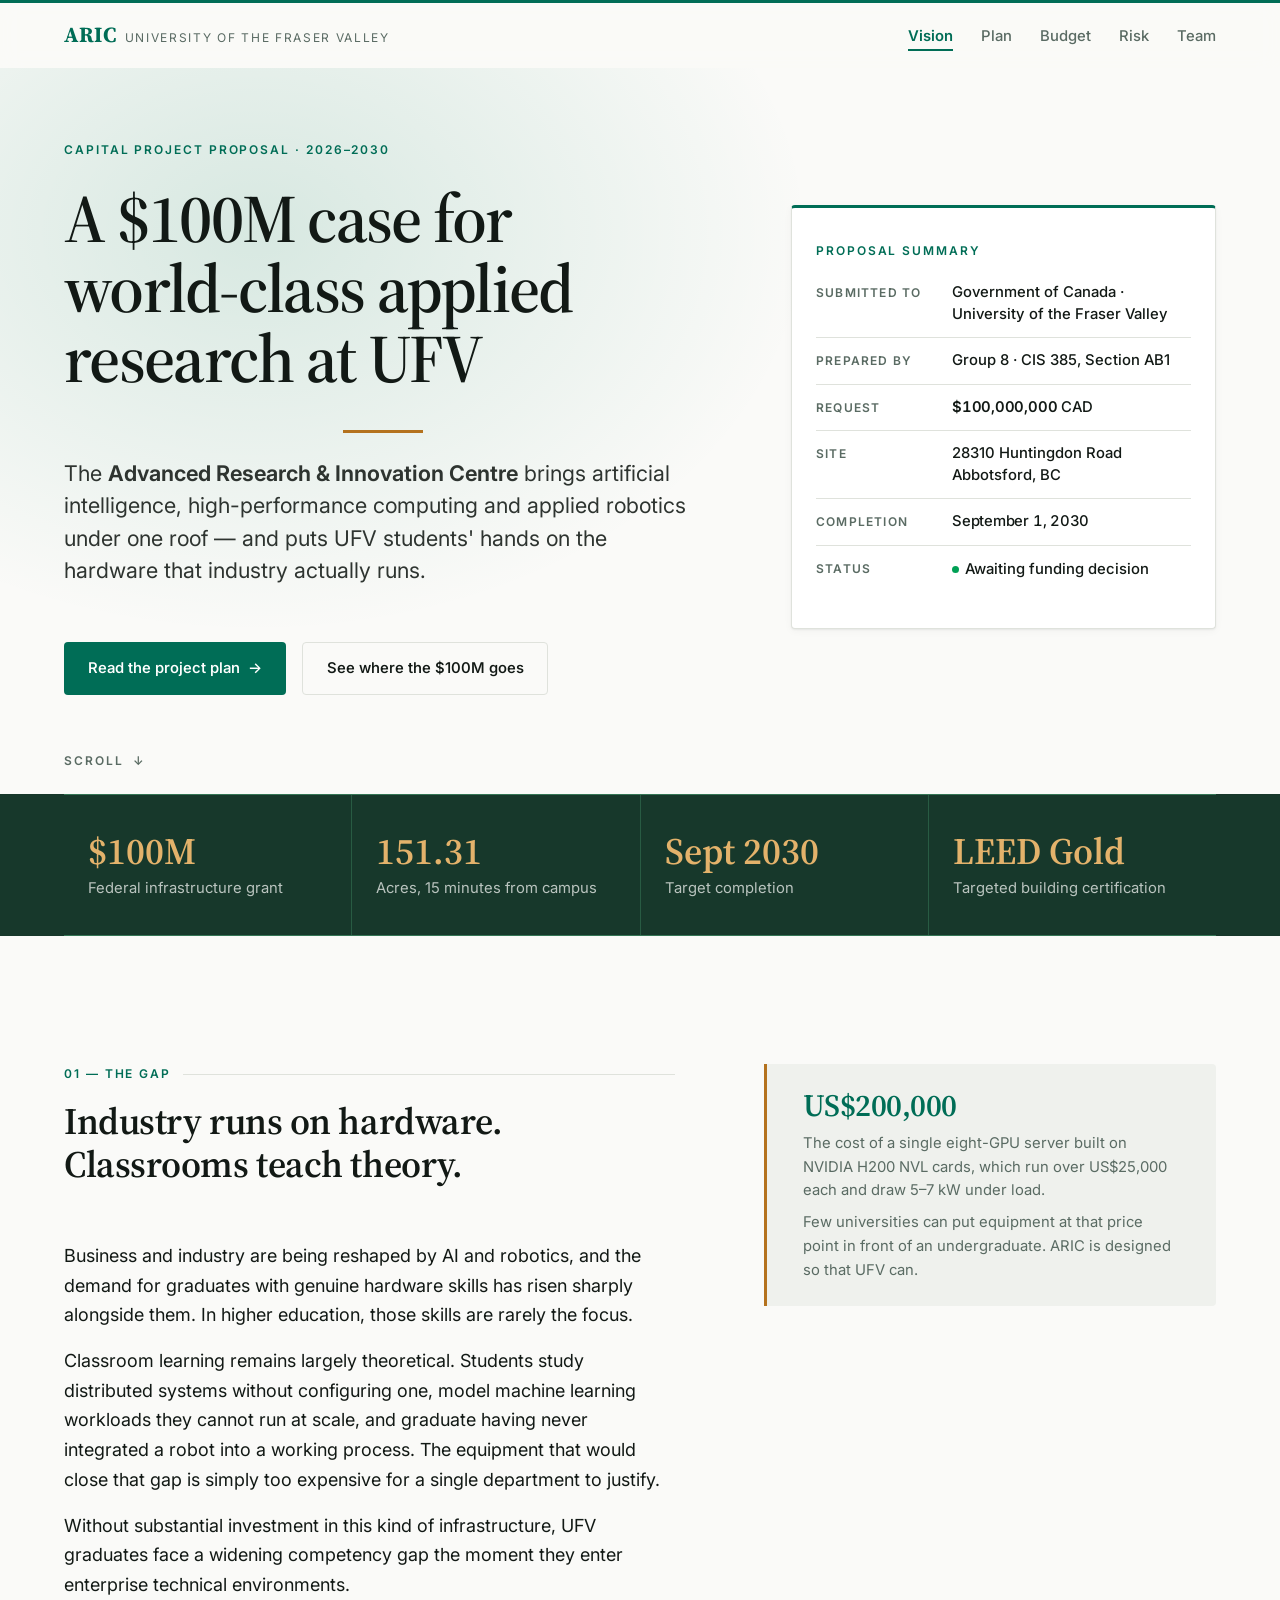
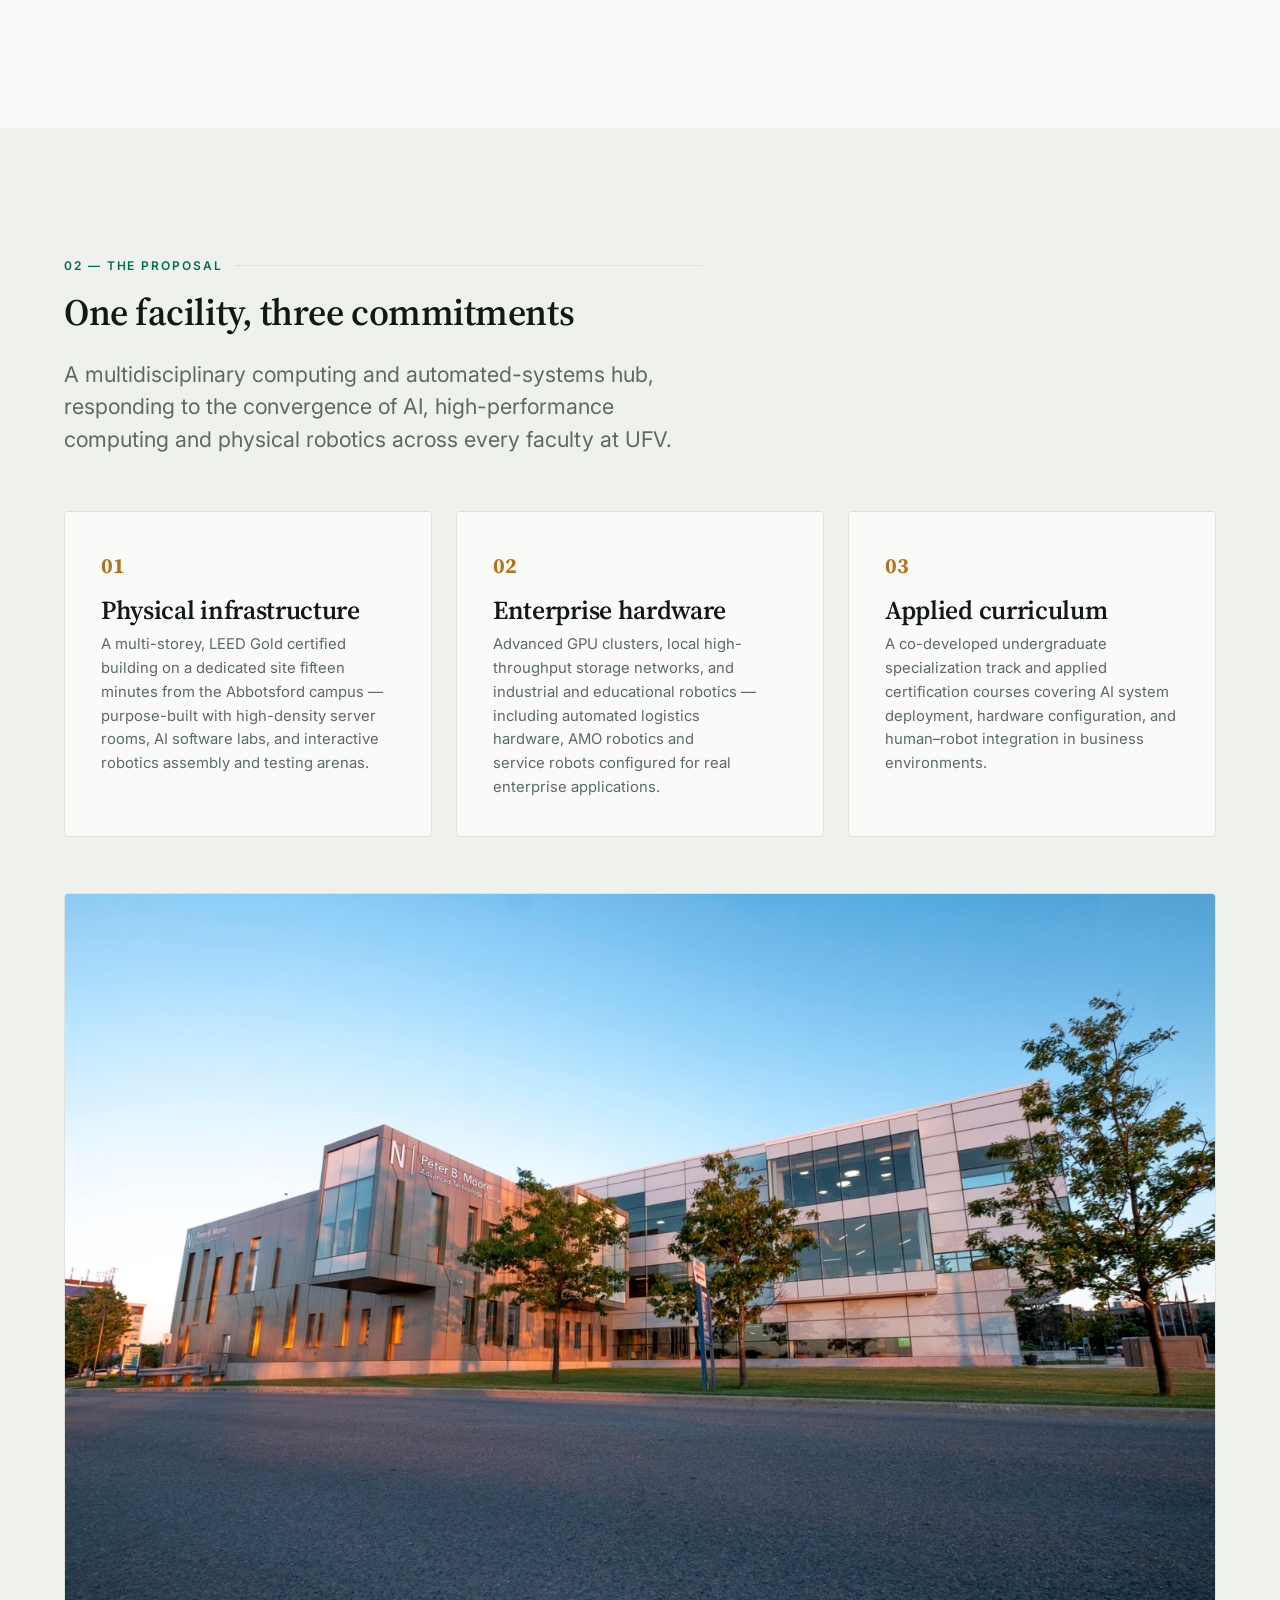
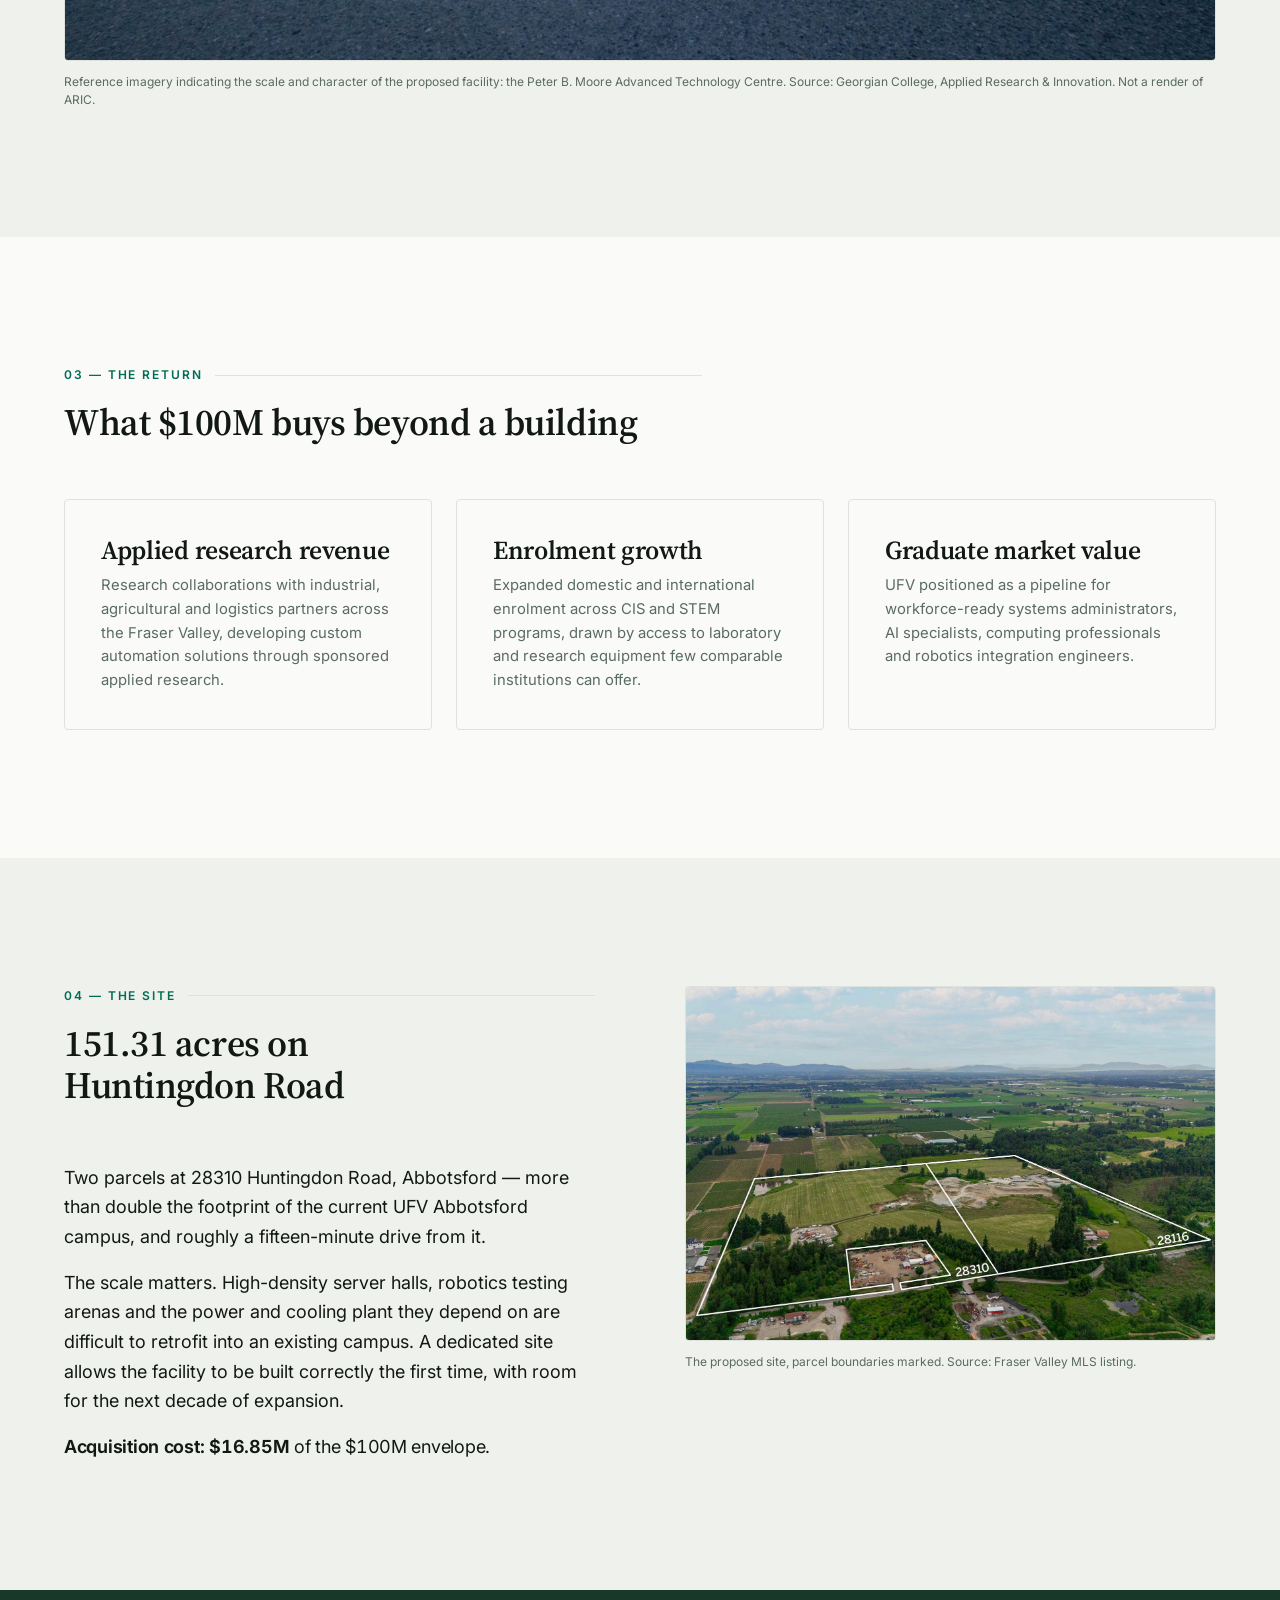
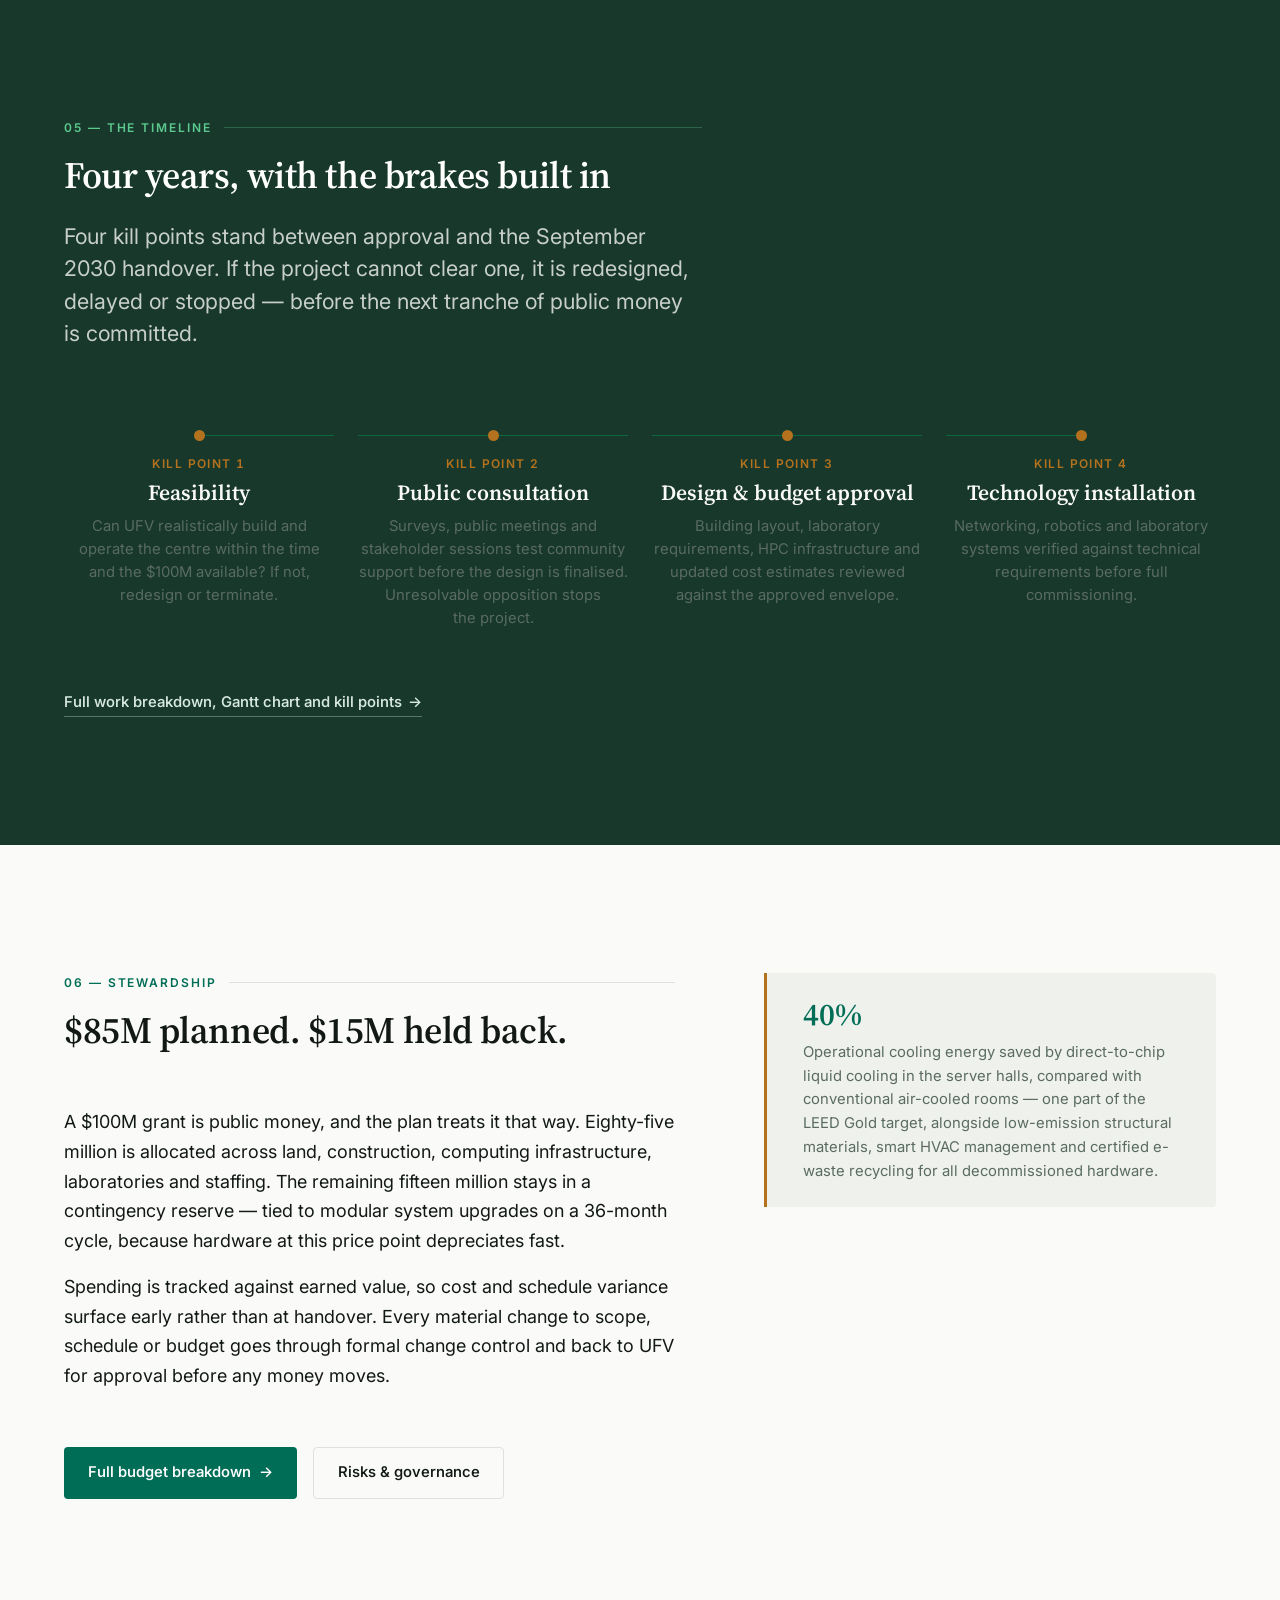
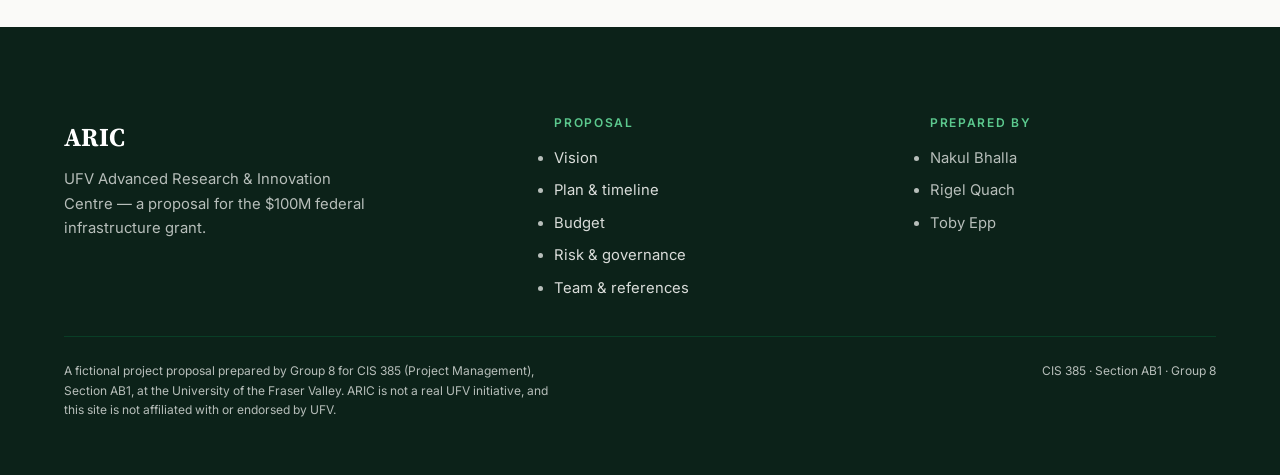
==== commit e78eecdd: "Added budget, plan and risk pages" ====
--- a/index.html
+++ b/index.html
@@ -109,15 +109,15 @@
     <div class="wrap">
       <div class="statband__grid">
         <div class="stat">
-          <div class="stat__value num">$100M</div>
+          <div class="stat__value">$100M</div>
           <div class="stat__label">Federal infrastructure grant</div>
         </div>
         <div class="stat">
-          <div class="stat__value num">151.31</div>
+          <div class="stat__value">151.31</div>
           <div class="stat__label">Acres, 15 minutes from campus</div>
         </div>
         <div class="stat">
-          <div class="stat__value num">Sept 2030</div>
+          <div class="stat__value">Sept 2030</div>
           <div class="stat__label">Target completion</div>
         </div>
         <div class="stat">
--- a/assets/css/site.css
+++ b/assets/css/site.css
@@ -14,10 +14,11 @@
      09  Cards & numbered features
      10  Callouts & figures
      11  Mini timeline
-     12  Buttons
-     13  Footer
-     14  Utilities & motion
-     15  Print
+     12  Interior pages: head, subnav, scope, WBS, kill points, charts
+     13  Buttons
+     14  Footer
+     15  Utilities & motion
+     16  Print
    ========================================================================== */
 
 
@@ -48,6 +49,10 @@
   --amber:       #B4721E;
   --amber-light: #E3B26B;
 
+  /* Negative accent — exclusions, "no-go" outcomes, high severity */
+  --clay:       #A4432E;
+  --clay-light: #E8B4A6;
+
   /* Type */
   --font-serif: "Source Serif 4", "Source Serif Pro", Georgia, "Times New Roman", serif;
   --font-sans:  "Inter", -apple-system, BlinkMacSystemFont, "Segoe UI", Roboto, Helvetica, Arial, sans-serif;
@@ -663,7 +668,7 @@
   font-weight: 600;
   line-height: 1.15;
   color: var(--green-800);
-  font-variant-numeric: tabular-nums;
+  /* proportional figures — tabular-nums reads loose at display sizes */
 }
 
 .callout__text {
@@ -785,7 +790,809 @@
 }
 
 
-/* 12  Buttons ============================================================= */
+/* 12  Interior pages ====================================================== */
+
+/* --- Page head: the interior-page counterpart to the landing hero -------- */
+.page-head {
+  position: relative;
+  padding-block: clamp(2.5rem, 1.5rem + 4vw, 4.5rem) clamp(1.75rem, 1.2rem + 2.5vw, 2.75rem);
+  border-bottom: 1px solid var(--rule);
+  overflow: hidden;
+}
+
+.page-head::before {
+  content: "";
+  position: absolute;
+  inset: -45% 45% 15% -25%;
+  background: radial-gradient(ellipse at center, color-mix(in srgb, var(--green-600) 12%, transparent), transparent 68%);
+  pointer-events: none;
+  z-index: 0;
+}
+
+.page-head > * { position: relative; z-index: 1; }
+
+.page-head__title {
+  font-size: var(--step-5);
+  letter-spacing: -0.022em;
+  max-width: 18ch;
+}
+
+.page-head__lede {
+  margin-top: var(--sp-m);
+  font-size: var(--step-1);
+  line-height: 1.5;
+  color: var(--slate);
+  max-width: 58ch;
+}
+
+/* --- Jump-to chips ------------------------------------------------------- */
+.subnav {
+  display: flex;
+  flex-wrap: wrap;
+  gap: 0.5rem;
+  margin-top: var(--sp-l);
+}
+
+.subnav a {
+  font-size: var(--step--2);
+  text-transform: uppercase;
+  letter-spacing: 0.1em;
+  font-weight: 600;
+  padding: 0.45rem 0.95rem;
+  border: 1px solid var(--rule);
+  border-radius: 100px;
+  background: #fff;
+  color: var(--slate);
+  text-decoration: none;
+  transition: border-color 0.15s var(--ease), color 0.15s var(--ease), background 0.15s var(--ease);
+}
+
+.subnav a:hover {
+  border-color: var(--green-600);
+  color: var(--green-800);
+  background: var(--green-050);
+}
+
+/* --- Objective statement ------------------------------------------------- */
+.statement {
+  background: var(--green-900);
+  color: var(--paper);
+  border-left: 4px solid var(--green-400);
+  border-radius: 0 var(--radius) var(--radius) 0;
+  padding: var(--sp-l) clamp(1.5rem, 1rem + 2.5vw, 3rem);
+}
+
+.statement__label {
+  font-size: var(--step--2);
+  text-transform: uppercase;
+  letter-spacing: 0.16em;
+  font-weight: 600;
+  color: var(--green-300);
+  margin-bottom: var(--sp-s);
+}
+
+.statement__text {
+  font-family: var(--font-serif);
+  font-size: var(--step-2);
+  font-weight: 600;
+  line-height: 1.32;
+  color: #fff;
+  max-width: 54ch;
+}
+
+/* --- Marked lists -------------------------------------------------------- */
+.list-mark {
+  display: grid;
+  gap: 0.45rem;
+  list-style: none;
+  padding: 0;
+}
+
+.list-mark li {
+  position: relative;
+  padding-left: 1.35rem;
+  font-size: var(--step--1);
+  line-height: 1.5;
+}
+
+.list-mark li::before {
+  content: "";
+  position: absolute;
+  left: 0;
+  top: 0.58em;
+  width: 6px;
+  height: 6px;
+  border-radius: 50%;
+  background: var(--green-400);
+}
+
+/* Exclusions — same rhythm, negative marker */
+.list-x li::before {
+  content: "\00d7";
+  width: auto;
+  height: auto;
+  top: 0;
+  background: none;
+  color: var(--clay);
+  font-weight: 700;
+  font-size: 1.05em;
+  line-height: 1.5;
+}
+
+.panel {
+  background: #fff;
+  border: 1px solid var(--rule);
+  border-radius: var(--radius);
+  padding: var(--sp-l);
+}
+
+.panel--exclude { border-left: 4px solid var(--clay); }
+
+.panel__title { margin-bottom: var(--sp-s); }
+
+.panel__note {
+  margin-top: var(--sp-m);
+  padding-top: var(--sp-s);
+  border-top: 1px solid var(--rule);
+  font-size: var(--step--2);
+  color: var(--slate);
+  line-height: 1.55;
+}
+
+/* --- Work breakdown structure -------------------------------------------- */
+.wbs-grid {
+  display: grid;
+  gap: var(--sp-m);
+  grid-template-columns: repeat(auto-fit, minmax(15rem, 1fr));
+}
+
+.wbs-pkg {
+  background: #fff;
+  border: 1px solid var(--rule);
+  border-top: 3px solid var(--green-800);
+  border-radius: var(--radius);
+  padding: var(--sp-m);
+  transition: box-shadow 0.25s var(--ease), transform 0.25s var(--ease);
+}
+
+.wbs-pkg:hover {
+  box-shadow: var(--shadow-md);
+  transform: translateY(-2px);
+}
+
+.wbs-pkg__id {
+  font-family: var(--font-serif);
+  font-size: var(--step-3);
+  font-weight: 700;
+  line-height: 1;
+  color: var(--green-100);
+  float: right;
+  margin-left: var(--sp-xs);
+}
+
+.wbs-pkg__title {
+  font-size: var(--step-1);
+  margin-bottom: var(--sp-s);
+  padding-right: 2rem;
+}
+
+.wbs-pkg__tasks {
+  display: grid;
+  gap: 0.3rem;
+  list-style: none;
+  padding: 0;
+  margin: 0;
+  border-top: 1px solid var(--rule);
+  padding-top: var(--sp-s);
+}
+
+.wbs-pkg__tasks li {
+  display: grid;
+  grid-template-columns: 2.1rem 1fr;
+  gap: 0.3rem;
+  font-size: var(--step--1);
+  line-height: 1.45;
+}
+
+.wbs-pkg__tasks b {
+  font-weight: 600;
+  color: var(--green-800);
+  font-variant-numeric: tabular-nums;
+}
+
+/* --- Wide figure that scrolls rather than shrinking to illegibility ------ */
+.figure--scroll .figure__scroller {
+  overflow-x: auto;
+  border: 1px solid var(--rule);
+  border-radius: var(--radius);
+  background: #fff;
+  -webkit-overflow-scrolling: touch;
+}
+
+.figure--scroll img {
+  min-width: 54rem;
+  border: 0;
+  border-radius: 0;
+}
+
+.figure__hint {
+  font-size: var(--step--2);
+  color: var(--slate);
+  margin-top: var(--sp-xs);
+}
+
+/* --- Kill points --------------------------------------------------------- */
+.kp-list {
+  display: grid;
+  gap: var(--sp-m);
+  list-style: none;
+  padding: 0;
+}
+
+.kp {
+  background: #fff;
+  border: 1px solid var(--rule);
+  border-left: 4px solid var(--amber);
+  border-radius: 0 var(--radius) var(--radius) 0;
+  padding: var(--sp-l);
+}
+
+.kp__head {
+  display: flex;
+  align-items: baseline;
+  gap: var(--sp-s);
+  flex-wrap: wrap;
+  margin-bottom: var(--sp-s);
+}
+
+.kp__num {
+  font-size: var(--step--2);
+  text-transform: uppercase;
+  letter-spacing: 0.14em;
+  font-weight: 700;
+  color: var(--amber);
+  white-space: nowrap;
+}
+
+.kp__title { font-size: var(--step-2); }
+
+.kp__body { max-width: var(--measure); }
+
+.kp__body > * + * { margin-top: var(--sp-s); }
+
+.kp__body p { font-size: var(--step--1); line-height: 1.6; }
+
+.kp__decision {
+  display: grid;
+  gap: var(--sp-s);
+  grid-template-columns: 1fr;
+  margin-top: var(--sp-m);
+  padding-top: var(--sp-m);
+  border-top: 1px solid var(--rule);
+}
+
+@media (min-width: 42rem) {
+  .kp__decision { grid-template-columns: 1fr 1fr; gap: var(--sp-m); }
+}
+
+.kp__outcome {
+  font-size: var(--step--1);
+  line-height: 1.5;
+}
+
+.kp__outcome dt {
+  font-size: var(--step--2);
+  text-transform: uppercase;
+  letter-spacing: 0.12em;
+  font-weight: 700;
+  margin-bottom: 0.2rem;
+}
+
+.kp__outcome dd { margin: 0; color: var(--slate); }
+
+.kp__outcome--go dt { color: var(--green-800); }
+.kp__outcome--no dt { color: var(--clay); }
+
+
+/* --- Charts -------------------------------------------------------------
+   Chart colours are NOT the brand tokens. --green-800 (#006D56) fails the
+   categorical chroma floor (0.093, reads gray), and green-vs-amber collides
+   under deuteranopia (ΔE 5.6). Validated with the dataviz palette checker
+   against a #FFFFFF surface:
+
+     single-series bars  #006D56  — contrast 6.1:1, no categorical check needed
+     planned / reserve   #00A055 + #A4432E  — ΔE 10.2 deutan, all checks pass
+
+   Re-run the validator before changing either.
+   ---------------------------------------------------------------------- */
+
+:root {
+  --chart-bar:     #006D56;  /* single series */
+  --chart-planned: #00A055;  /* categorical slot 1 */
+  --chart-reserve: #A4432E;  /* categorical slot 2 */
+  --chart-track:   #E8EBE7;  /* one step off surface */
+}
+
+/* Hero figure — sans, proportional figures (tabular looks loose at size) */
+.figure-hero {
+  font-family: var(--font-sans);
+  font-size: clamp(2.75rem, 2rem + 3.5vw, 4rem);
+  font-weight: 600;
+  line-height: 1;
+  letter-spacing: -0.03em;
+  color: var(--ink);
+}
+
+/* Two-segment allocation bar: planned vs contingency ---------------------- */
+.alloc__bar {
+  display: flex;
+  gap: 2px;              /* the surface gap does the separating, not a border */
+  height: 22px;
+  margin-bottom: var(--sp-m);
+}
+
+.alloc__seg {
+  flex: 0 0 calc(var(--pct) * 1%);
+  border-radius: 0;      /* square at the baseline */
+  min-width: 2px;
+}
+
+.alloc__seg:last-child { border-radius: 0 4px 4px 0; }  /* rounded data-end */
+
+.alloc__seg--planned { background: var(--chart-planned); }
+.alloc__seg--reserve { background: var(--chart-reserve); }
+
+.alloc__legend {
+  display: flex;
+  flex-wrap: wrap;
+  gap: var(--sp-s) var(--sp-l);
+  list-style: none;
+  padding: 0;
+  font-size: var(--step--1);
+}
+
+.alloc__legend li {
+  display: flex;
+  align-items: center;
+  gap: 0.5rem;
+}
+
+.alloc__legend b {
+  font-weight: 600;
+  font-variant-numeric: tabular-nums;
+}
+
+.swatch {
+  width: 12px;
+  height: 12px;
+  border-radius: 2px;
+  flex: none;
+}
+
+.swatch--planned { background: var(--chart-planned); }
+.swatch--reserve { background: var(--chart-reserve); }
+
+/* Budget table with inline bars ------------------------------------------
+   The table IS the chart's table view — every value is readable as text, so
+   no tooltip is needed and none is used. */
+.budget-table {
+  width: 100%;
+  border-collapse: collapse;
+  font-size: var(--step--1);
+}
+
+.budget-table caption {
+  text-align: left;
+  font-size: var(--step--2);
+  color: var(--slate);
+  padding-bottom: var(--sp-s);
+}
+
+.budget-table th,
+.budget-table td {
+  padding: 0.7rem var(--sp-s) 0.7rem 0;
+  border-bottom: 1px solid var(--rule);   /* hairline, solid, recessive */
+  vertical-align: middle;
+  text-align: left;
+}
+
+.budget-table thead th {
+  font-size: var(--step--2);
+  text-transform: uppercase;
+  letter-spacing: 0.1em;
+  font-weight: 600;
+  color: var(--slate);
+  white-space: nowrap;
+}
+
+.budget-table tbody th {
+  font-weight: 500;
+  line-height: 1.4;
+  padding-right: var(--sp-m);
+}
+
+.budget-table tbody tr { transition: background 0.15s var(--ease); }
+.budget-table tbody tr:hover { background: var(--green-050); }
+
+.budget-table .ta-r { text-align: right; font-variant-numeric: tabular-nums; }
+
+.budget-table__bar { width: 38%; min-width: 7rem; }
+
+@media (max-width: 44rem) {
+  .budget-table__bar { display: none; }  /* values still carry the data */
+}
+
+.bar-track {
+  display: block;
+  height: 10px;                 /* thin mark, well under the 24px cap */
+  background: var(--chart-track);
+  border-radius: 0 2px 2px 0;
+}
+
+.bar-fill {
+  display: block;
+  height: 100%;
+  width: calc(var(--pct) * 1%);
+  background: var(--chart-bar);
+  border-radius: 0 4px 4px 0;   /* rounded data-end, square at baseline */
+}
+
+.budget-table tfoot th,
+.budget-table tfoot td {
+  font-weight: 600;
+  border-bottom: 0;
+  border-top: 1px solid var(--rule);
+  padding-top: var(--sp-s);
+}
+
+.budget-table tfoot .is-total th,
+.budget-table tfoot .is-total td {
+  border-top: 2px solid var(--ink);
+  font-size: var(--step-0);
+}
+
+.budget-table__note {
+  font-size: var(--step--2);
+  color: var(--slate);
+  margin-top: var(--sp-s);
+  line-height: 1.55;
+}
+
+/* Cost justification cards ------------------------------------------------ */
+.cost-card { border-left: 4px solid var(--green-800); }
+
+.cost-card__amount {
+  font-family: var(--font-sans);
+  font-size: var(--step-3);
+  font-weight: 600;
+  letter-spacing: -0.02em;
+  color: var(--green-800);
+  line-height: 1;
+}
+
+.cost-card__title {
+  font-size: var(--step-1);
+  margin-top: var(--sp-2xs);
+  margin-bottom: var(--sp-s);
+}
+
+.cost-card__body { font-size: var(--step--1); line-height: 1.6; }
+
+.cost-card__source {
+  display: block;
+  margin-top: var(--sp-m);
+  padding-top: var(--sp-s);
+  border-top: 1px solid var(--rule);
+  font-size: var(--step--2);
+  color: var(--slate);
+  line-height: 1.5;
+}
+
+/* Metric definitions ------------------------------------------------------ */
+.metric-grid {
+  display: grid;
+  gap: var(--sp-m);
+  grid-template-columns: repeat(auto-fit, minmax(16rem, 1fr));
+}
+
+.metric {
+  background: #fff;
+  border: 1px solid var(--rule);
+  border-radius: var(--radius);
+  padding: var(--sp-m);
+}
+
+.metric__abbr {
+  font-size: var(--step--2);
+  text-transform: uppercase;
+  letter-spacing: 0.12em;
+  font-weight: 700;
+  color: var(--green-800);
+}
+
+.metric__name {
+  font-family: var(--font-serif);
+  font-size: var(--step-1);
+  font-weight: 600;
+  margin-top: 0.1rem;
+}
+
+.metric__formula {
+  display: inline-block;
+  margin-top: var(--sp-xs);
+  padding: 0.25rem 0.6rem;
+  background: var(--green-050);
+  border-radius: var(--radius);
+  font-size: var(--step--1);
+  font-weight: 600;
+  color: var(--green-800);
+  font-variant-numeric: tabular-nums;
+}
+
+.metric__reads {
+  margin-top: var(--sp-s);
+  font-size: var(--step--1);
+  line-height: 1.55;
+  color: var(--slate);
+}
+
+/* Numbered process steps -------------------------------------------------- */
+.steps {
+  display: grid;
+  gap: var(--sp-m);
+  counter-reset: step;
+  list-style: none;
+  padding: 0;
+}
+
+@media (min-width: 52rem) {
+  .steps { grid-template-columns: repeat(auto-fit, minmax(13rem, 1fr)); }
+}
+
+.steps li {
+  counter-increment: step;
+  position: relative;
+  padding-top: var(--sp-m);
+  border-top: 2px solid var(--green-100);
+  font-size: var(--step--1);
+  line-height: 1.55;
+}
+
+.steps li::before {
+  content: counter(step);
+  position: absolute;
+  top: -0.9rem;
+  left: 0;
+  width: 1.65rem;
+  height: 1.65rem;
+  display: grid;
+  place-items: center;
+  border-radius: 50%;
+  background: var(--green-800);
+  color: #fff;
+  font-size: var(--step--2);
+  font-weight: 700;
+}
+
+.steps b {
+  display: block;
+  font-family: var(--font-serif);
+  font-size: var(--step-1);
+  font-weight: 600;
+  margin-bottom: var(--sp-2xs);
+  color: var(--ink);
+}
+
+
+/* --- SWOT ---------------------------------------------------------------- */
+.swot {
+  display: grid;
+  gap: var(--sp-m);
+  grid-template-columns: 1fr;
+}
+
+@media (min-width: 50rem) {
+  .swot { grid-template-columns: 1fr 1fr; }
+}
+
+.swot__q {
+  border: 1px solid var(--rule);
+  border-radius: var(--radius);
+  padding: var(--sp-l);
+  background: #fff;
+}
+
+.swot__q--pos { border-top: 3px solid var(--green-800); }
+.swot__q--neg { border-top: 3px solid var(--clay); }
+
+.swot__axis {
+  font-size: var(--step--2);
+  text-transform: uppercase;
+  letter-spacing: 0.12em;
+  font-weight: 600;
+  color: var(--slate);
+  margin-bottom: 0.15rem;
+}
+
+.swot__q h3 { margin-bottom: var(--sp-s); }
+
+.list-mark--neg li::before { background: var(--clay); }
+
+
+/* --- Risk matrix ---------------------------------------------------------
+   Severity x probability. Cell tint is an ORDERED ramp of a single hue
+   (--clay at 3 opacities), so it is monotonic by construction and safe for
+   every form of CVD. Each cell also carries its level as text, so the tint
+   is never the only signal. The risk cards below are the table view.
+   ---------------------------------------------------------------------- */
+.matrix {
+  display: grid;
+  grid-template-columns: auto 1fr 1fr;
+  gap: 2px;                      /* surface gap, not borders */
+  align-items: stretch;
+}
+
+.matrix__corner { background: transparent; }
+
+.matrix__colhead,
+.matrix__rowhead {
+  font-size: var(--step--2);
+  text-transform: uppercase;
+  letter-spacing: 0.12em;
+  font-weight: 600;
+  color: var(--slate);
+  display: flex;
+  align-items: center;
+  padding: var(--sp-xs) var(--sp-2xs);
+}
+
+.matrix__colhead { justify-content: center; text-align: center; }
+
+.matrix__rowhead {
+  writing-mode: horizontal-tb;
+  max-width: 6.5rem;
+  line-height: 1.3;
+}
+
+.matrix__cell {
+  padding: var(--sp-m);
+  border-radius: var(--radius);
+  min-height: 8.5rem;
+  display: flex;
+  flex-direction: column;
+  gap: var(--sp-xs);
+}
+
+.matrix__cell--moderate { background: color-mix(in srgb, var(--clay) 8%,  #fff); }
+.matrix__cell--elevated { background: color-mix(in srgb, var(--clay) 17%, #fff); }
+.matrix__cell--critical { background: color-mix(in srgb, var(--clay) 30%, #fff); }
+
+.matrix__level {
+  font-size: var(--step--2);
+  text-transform: uppercase;
+  letter-spacing: 0.12em;
+  font-weight: 700;
+  color: var(--clay);
+}
+
+.risk-chip {
+  display: block;
+  background: #fff;
+  border: 1px solid var(--rule);
+  border-radius: var(--radius);
+  padding: 0.5rem 0.7rem;
+  font-size: var(--step--1);
+  line-height: 1.35;
+  text-decoration: none;
+  color: var(--ink);
+  transition: border-color 0.15s var(--ease), box-shadow 0.15s var(--ease);
+}
+
+.risk-chip:hover {
+  border-color: var(--green-600);
+  box-shadow: var(--shadow-sm);
+  color: var(--ink);
+}
+
+.risk-chip b {
+  display: block;
+  font-size: var(--step--2);
+  letter-spacing: 0.1em;
+  color: var(--clay);
+  font-weight: 700;
+}
+
+@media (max-width: 40rem) {
+  .matrix { grid-template-columns: 1fr; }
+  .matrix__corner { display: none; }
+  .matrix__colhead { justify-content: flex-start; text-align: left; }
+  .matrix__rowhead { max-width: none; }
+  .matrix__cell { min-height: 0; }
+}
+
+
+/* --- Risk register cards ------------------------------------------------- */
+.risk-card {
+  background: #fff;
+  border: 1px solid var(--rule);
+  border-left: 4px solid var(--clay);
+  border-radius: 0 var(--radius) var(--radius) 0;
+  padding: var(--sp-l);
+  scroll-margin-top: calc(var(--nav-h) + 1.5rem);
+}
+
+.risk-card__head {
+  display: flex;
+  align-items: baseline;
+  gap: var(--sp-s);
+  flex-wrap: wrap;
+  margin-bottom: var(--sp-s);
+}
+
+.risk-card__id {
+  font-size: var(--step--2);
+  text-transform: uppercase;
+  letter-spacing: 0.14em;
+  font-weight: 700;
+  color: var(--clay);
+}
+
+.risk-card__title { font-size: var(--step-2); }
+
+.risk-card__mitigation {
+  font-size: var(--step--1);
+  line-height: 1.6;
+  max-width: var(--measure);
+}
+
+.risk-card__mitigation strong { color: var(--green-800); }
+
+.badges {
+  display: flex;
+  flex-wrap: wrap;
+  gap: 0.4rem;
+  list-style: none;
+  padding: 0;
+  margin-bottom: var(--sp-m);
+}
+
+.badge {
+  font-size: var(--step--2);
+  font-weight: 600;
+  padding: 0.25rem 0.65rem;
+  border-radius: 100px;
+  background: var(--paper-alt);
+  color: var(--slate);
+  white-space: nowrap;
+}
+
+.badge--high { background: color-mix(in srgb, var(--clay) 15%, #fff); color: var(--clay); }
+.badge--med  { background: color-mix(in srgb, var(--amber) 16%, #fff); color: #8A5615; }
+
+
+/* --- Stakeholders & departments ------------------------------------------ */
+.stake-card__role {
+  font-size: var(--step--2);
+  text-transform: uppercase;
+  letter-spacing: 0.12em;
+  font-weight: 600;
+  color: var(--green-800);
+  margin-bottom: 0.2rem;
+}
+
+.stake-card__name {
+  font-size: var(--step-1);
+  margin-bottom: var(--sp-2xs);
+}
+
+.stake-card__body {
+  font-size: var(--step--1);
+  line-height: 1.55;
+  color: var(--slate);
+}
+
+
+/* 13  Buttons ============================================================= */
 
 .btn {
   display: inline-flex;
@@ -840,7 +1647,7 @@
 .link-more:hover { border-bottom-color: currentColor; }
 
 
-/* 13  Footer ============================================================== */
+/* 14  Footer ============================================================== */
 
 .site-footer {
   background: var(--green-950);
@@ -902,9 +1709,10 @@
 .site-footer__disclaimer { max-width: 62ch; }
 
 
-/* 14  Utilities & motion ================================================== */
+/* 15  Utilities & motion ================================================== */
 
 .mt-xl { margin-top: var(--sp-xl); }
+.mb-m  { margin-bottom: var(--sp-m); }
 
 .visually-hidden {
   position: absolute;
@@ -950,26 +1758,38 @@
 }
 
 
-/* 15  Print =============================================================== */
+/* 16  Print =============================================================== */
 
 @media print {
   :root { --paper: #fff; --paper-alt: #fff; }
 
   body { border-top: 0; font-size: 10.5pt; background: #fff; }
 
-  .site-nav, .skip-link, .actions, .btn, .link-more { display: none !important; }
-
-  .section, .hero { padding-block: 1.2rem; break-inside: avoid; }
-
-  .section--dark, .statband, .site-footer {
+  .site-nav, .skip-link, .actions, .btn, .link-more,
+  .subnav, .hero__cue, .figure__hint { display: none !important; }
+
+  .section, .hero, .page-head { padding-block: 1.2rem; break-inside: avoid; }
+
+  .section--dark, .statband, .site-footer, .statement {
     background: #fff !important;
     color: #000 !important;
   }
 
   .section--dark h2, .section--dark h3,
-  .site-footer__mark, .stat__value { color: #000 !important; }
+  .site-footer__mark, .stat__value,
+  .statement__text, .statement__label { color: #000 !important; }
+
+  .statement { border-left: 3px solid #666; }
 
   .stat__label, .card__body, .site-footer { color: #333 !important; }
+
+  .page-head::before { display: none; }
+
+  .kp, .wbs-pkg, .panel { break-inside: avoid; border-color: #ccc; }
+
+  /* Wide diagrams must print whole rather than clipped at the scroll edge */
+  .figure--scroll .figure__scroller { overflow: visible; border-color: #ccc; }
+  .figure--scroll img { min-width: 0; width: 100%; }
 
   .statband__grid { background: none; border-color: #ccc; }
   .stat { background: #fff; border: 1px solid #ccc; }
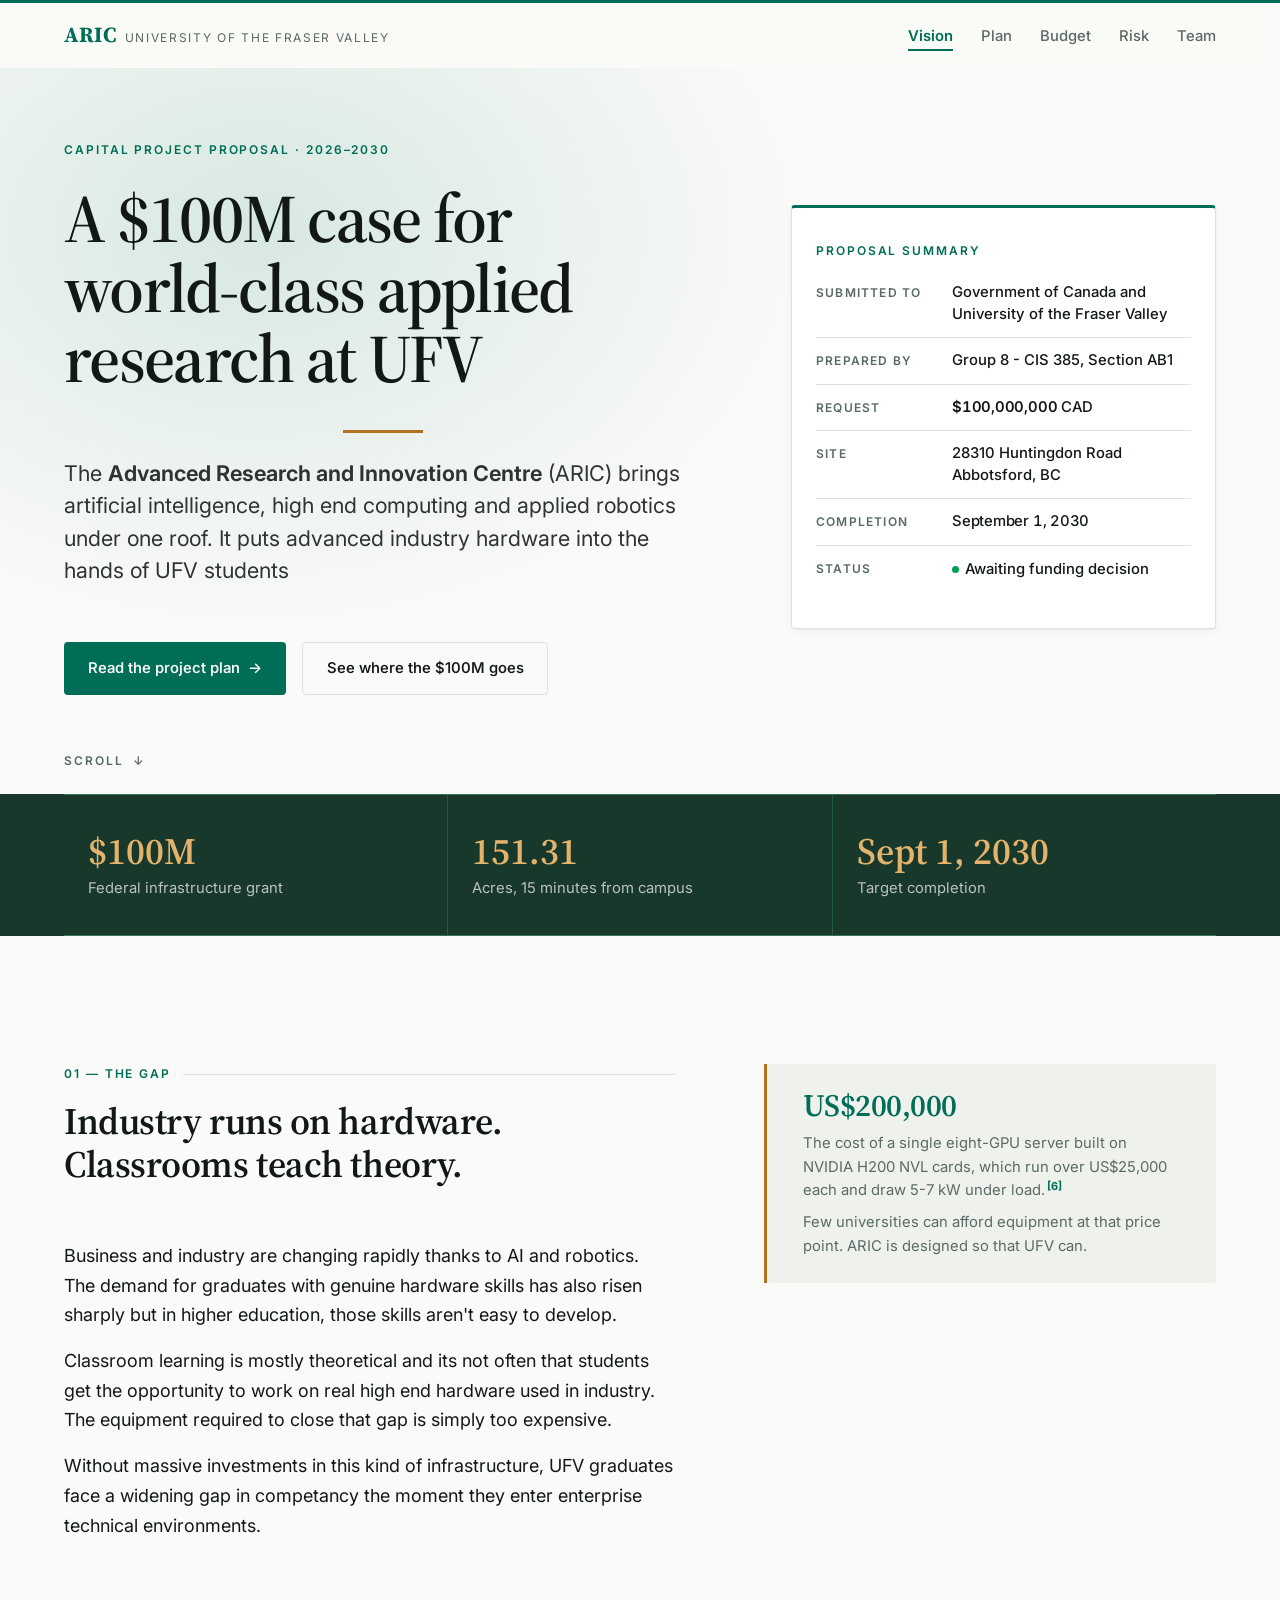
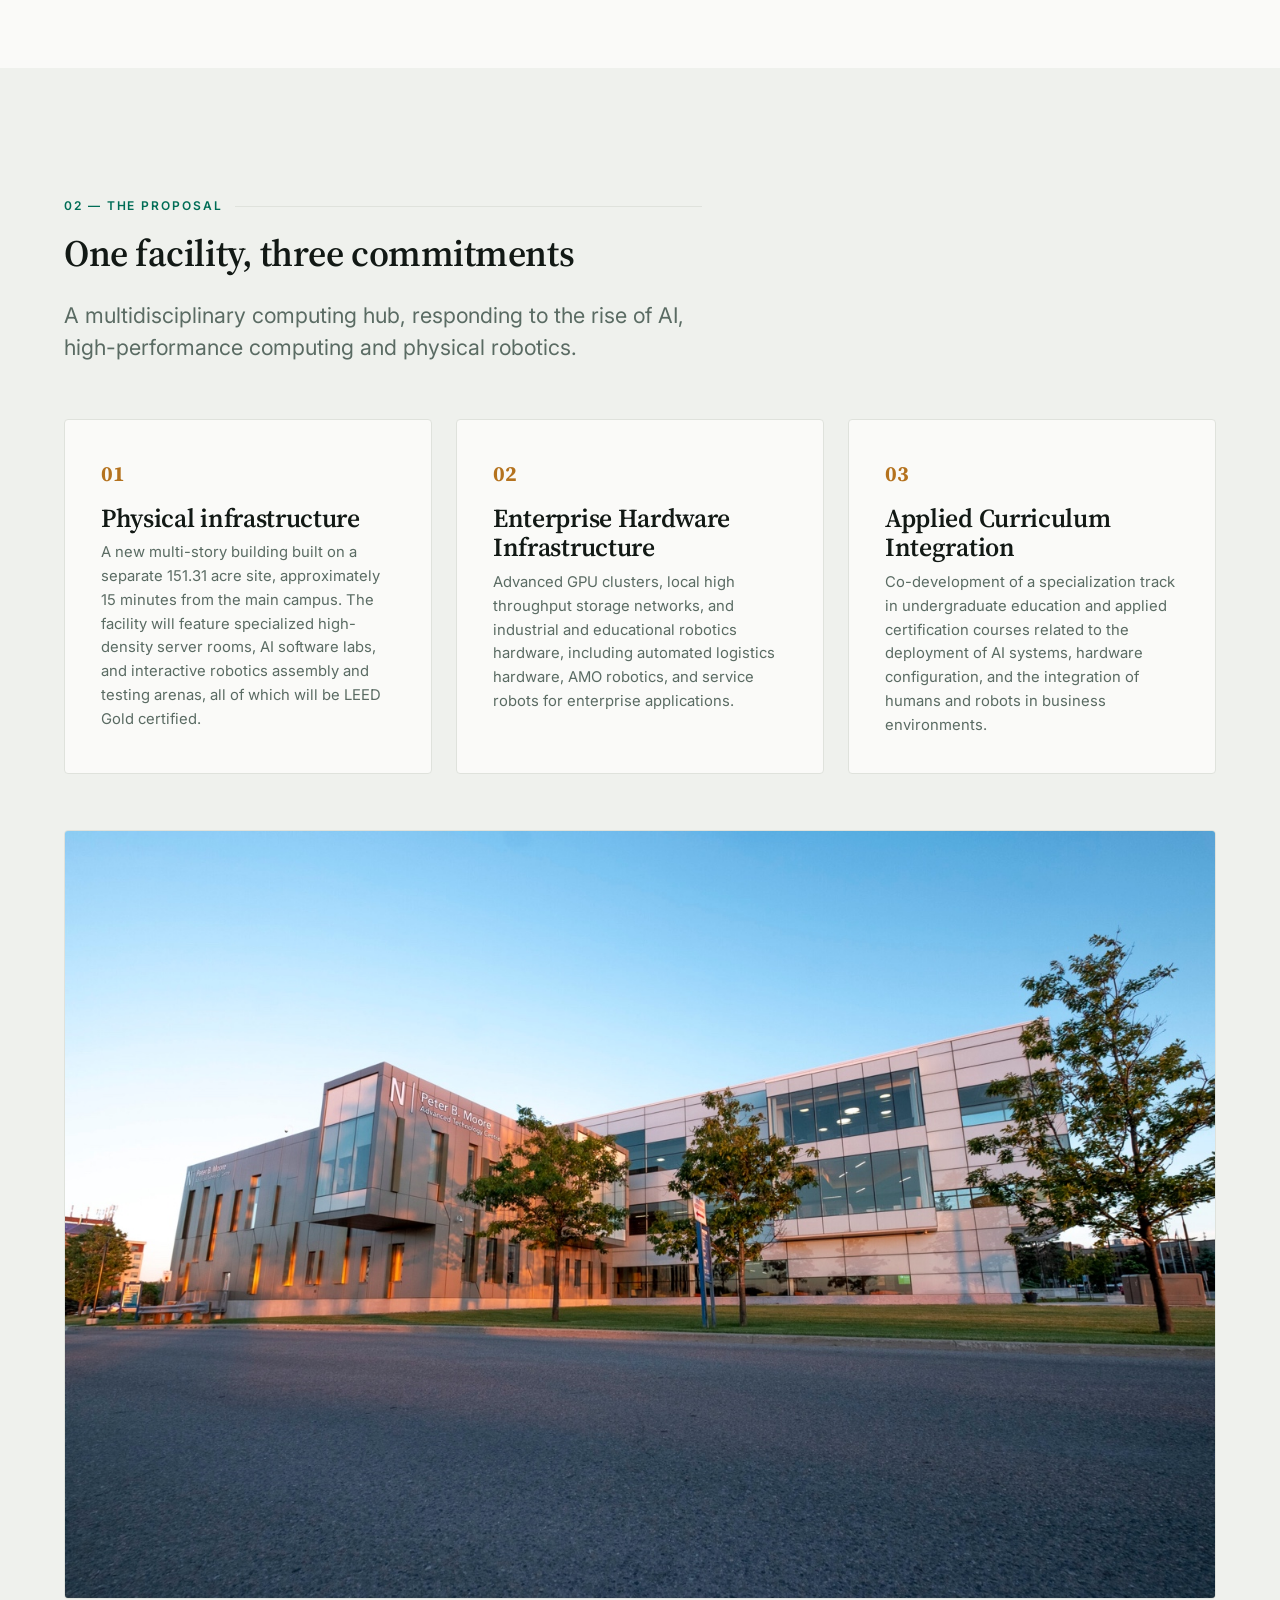
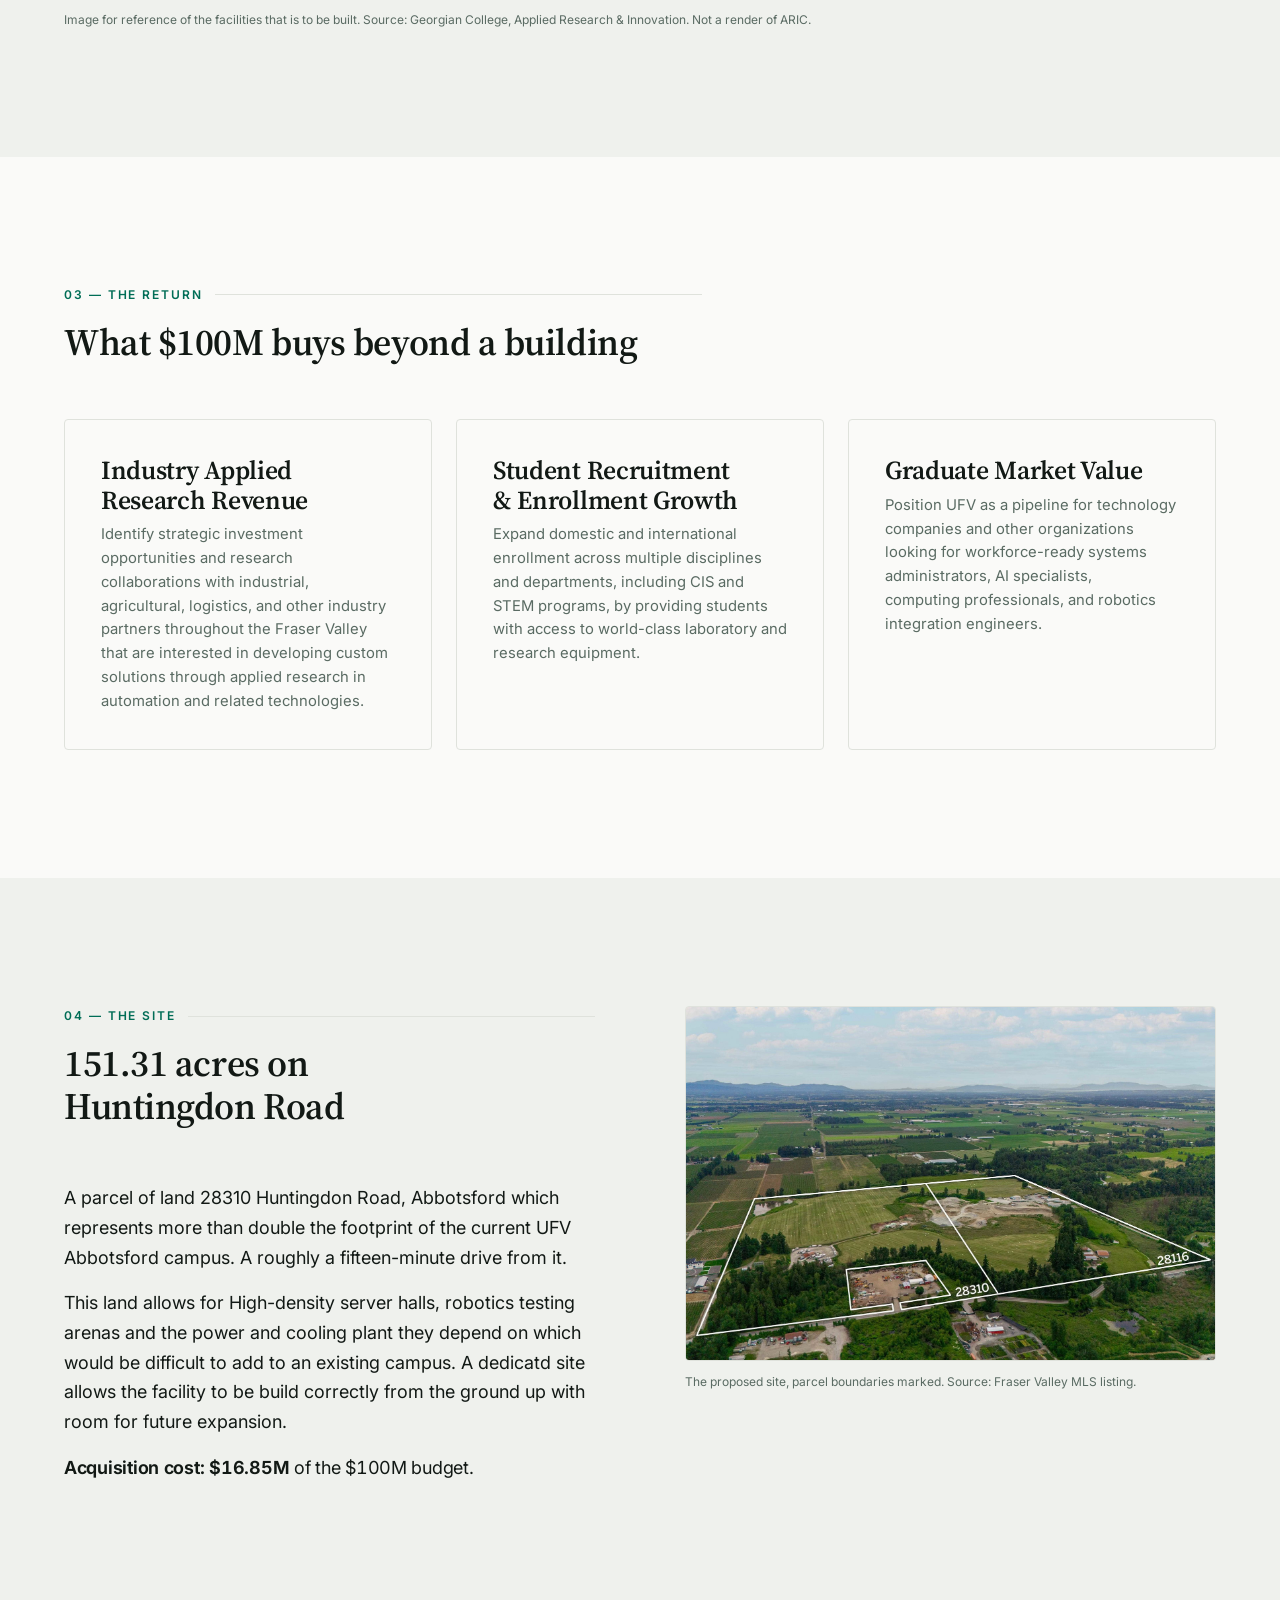
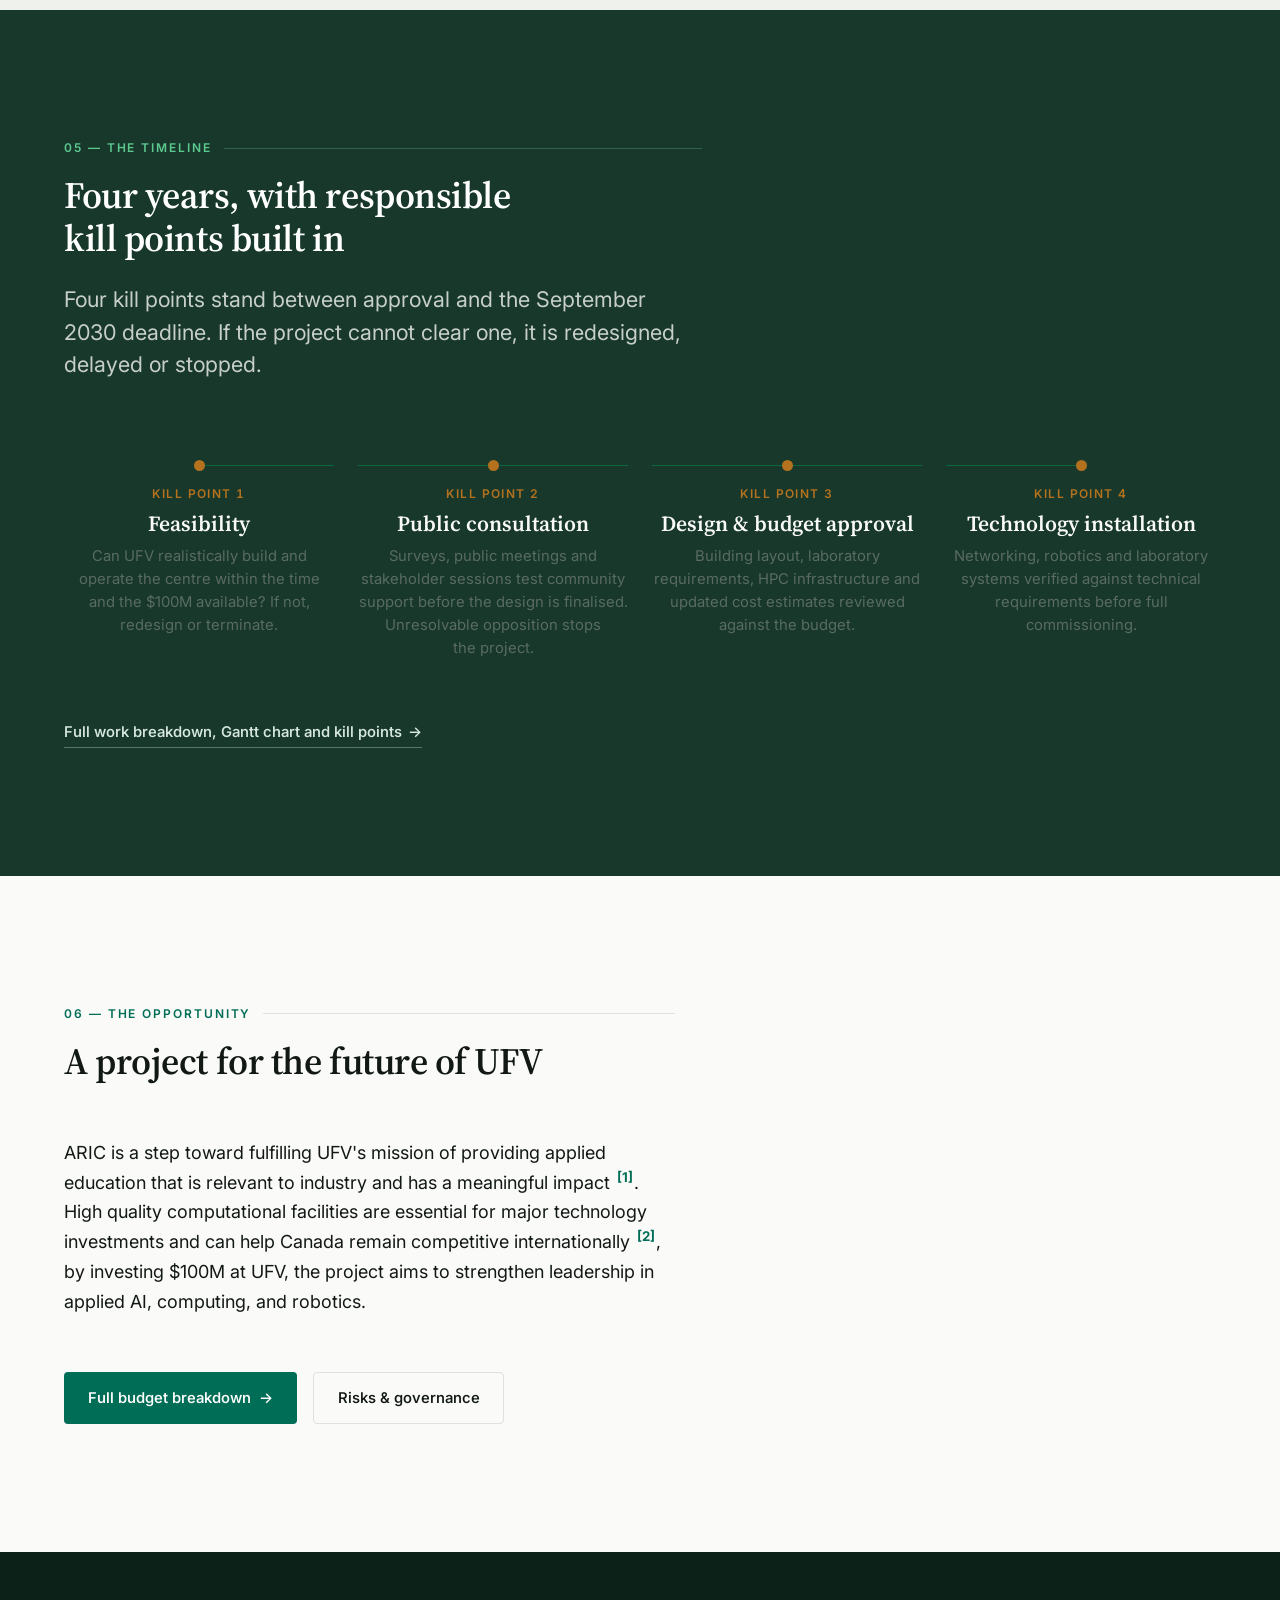
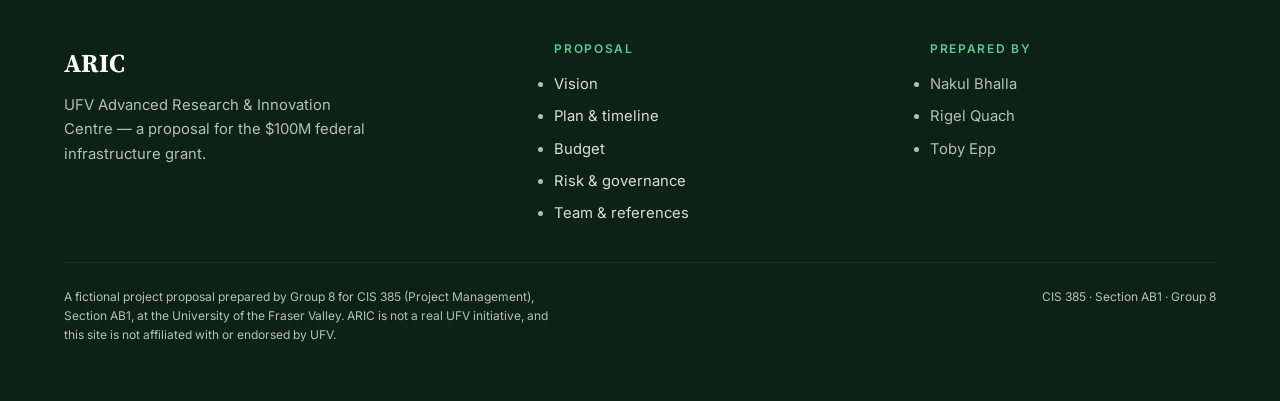
==== commit 2867aa7e: "Went through each page and made content how I want  it." ====
--- a/index.html
+++ b/index.html
@@ -51,9 +51,9 @@
         <hr class="hero__rule reveal" data-delay="1">
 
         <p class="hero__lede reveal" data-delay="2">
-          The <strong>Advanced Research &amp; Innovation Centre</strong> brings artificial intelligence,
-          high-performance computing and applied robotics under one roof &mdash; and puts UFV students'
-          hands on the hardware that industry actually runs.
+          The <strong>Advanced Research and Innovation Centre</strong> (ARIC) brings artificial intelligence,
+          high end computing and applied robotics under one roof. It puts advanced industry hardware into the hands 
+          of UFV students
         </p>
 
         <div class="actions reveal" data-delay="3">
@@ -71,11 +71,11 @@
         <dl class="spec__list">
           <div class="spec__row">
             <dt>Submitted to</dt>
-            <dd>Government of Canada &middot; University of the Fraser Valley</dd>
+            <dd>Government of Canada and University of the Fraser Valley</dd>
           </div>
           <div class="spec__row">
             <dt>Prepared by</dt>
-            <dd>Group 8 &middot; CIS 385, Section AB1</dd>
+            <dd>Group 8 - CIS 385, Section AB1</dd>
           </div>
           <div class="spec__row">
             <dt>Request</dt>
@@ -117,12 +117,8 @@
           <div class="stat__label">Acres, 15 minutes from campus</div>
         </div>
         <div class="stat">
-          <div class="stat__value">Sept 2030</div>
+          <div class="stat__value">Sept 1, 2030</div>
           <div class="stat__label">Target completion</div>
-        </div>
-        <div class="stat">
-          <div class="stat__value">LEED Gold</div>
-          <div class="stat__label">Targeted building certification</div>
         </div>
       </div>
     </div>
@@ -140,19 +136,18 @@
 
           <div class="prose reveal" data-delay="1">
             <p>
-              Business and industry are being reshaped by AI and robotics, and the demand for
-              graduates with genuine hardware skills has risen sharply alongside them. In higher
-              education, those skills are rarely the focus.
-            </p>
-            <p>
-              Classroom learning remains largely theoretical. Students study distributed systems
-              without configuring one, model machine learning workloads they cannot run at scale,
-              and graduate having never integrated a robot into a working process. The equipment
-              that would close that gap is simply too expensive for a single department to justify.
-            </p>
-            <p>
-              Without substantial investment in this kind of infrastructure, UFV graduates face a
-              widening competency gap the moment they enter enterprise technical environments.
+              Business and industry are changing rapidly thanks to AI and robotics. The demand for
+              graduates with genuine hardware skills has also risen sharply but in higher
+              education, those skills aren't easy to develop.
+            </p>
+            <p>
+              Classroom learning is mostly theoretical and its not often that students get the opportunity to
+              work on real high end hardware used in industry. The equipment required to 
+              close that gap is simply too expensive.
+            </p>
+            <p>
+              Without massive investments in this kind of infrastructure, UFV graduates face a
+              widening gap in competancy the moment they enter enterprise technical environments.
             </p>
           </div>
         </div>
@@ -161,10 +156,10 @@
           <p class="callout__figure num">US$200,000</p>
           <p class="callout__text">
             The cost of a single eight-GPU server built on NVIDIA H200 NVL cards, which run over
-            US$25,000 each and draw 5&ndash;7&nbsp;kW under load.
+            US$25,000 each and draw 5-7 kW under load.<a class="cite-ref" href="team.html#ref-6">[6]</a>
           </p>
           <p class="callout__text">
-            Few universities can put equipment at that price point in front of an undergraduate.
+            Few universities can afford equipment at that price point.
             ARIC is designed so that UFV can.
           </p>
         </aside>
@@ -179,8 +174,8 @@
         <p class="eyebrow"><span>02 &mdash; The Proposal</span></p>
         <h2>One facility, three commitments</h2>
         <p class="sec-lede">
-          A multidisciplinary computing and automated-systems hub, responding to the convergence
-          of AI, high-performance computing and physical robotics across every faculty at UFV.
+          A multidisciplinary computing hub, responding to the rise 
+          of AI, high-performance computing and physical robotics.
         </p>
       </div>
 
@@ -189,29 +184,29 @@
           <span class="card__num">01</span>
           <h3 class="card__title">Physical infrastructure</h3>
           <p class="card__body">
-            A multi-storey, LEED Gold certified building on a dedicated site fifteen minutes from
-            the Abbotsford campus &mdash; purpose-built with high-density server rooms, AI software
-            labs, and interactive robotics assembly and testing arenas.
+            A new multi-story building built on a separate 151.31 acre site, approximately 15 minutes from 
+            the main campus. The facility will feature specialized high-density server rooms, AI software labs,
+             and interactive robotics assembly and testing arenas, all of which will be LEED Gold certified.
           </p>
         </article>
 
         <article class="card reveal" data-delay="1">
           <span class="card__num">02</span>
-          <h3 class="card__title">Enterprise hardware</h3>
-          <p class="card__body">
-            Advanced GPU clusters, local high-throughput storage networks, and industrial and
-            educational robotics &mdash; including automated logistics hardware, AMO robotics and
-            service robots configured for real enterprise applications.
+          <h3 class="card__title">Enterprise Hardware Infrastructure</h3>
+          <p class="card__body">
+            Advanced GPU clusters, local high throughput storage networks, and industrial and educational 
+            robotics hardware, including automated logistics hardware, AMO robotics, and service robots for 
+            enterprise applications.
           </p>
         </article>
 
         <article class="card reveal" data-delay="2">
           <span class="card__num">03</span>
-          <h3 class="card__title">Applied curriculum</h3>
-          <p class="card__body">
-            A co-developed undergraduate specialization track and applied certification courses
-            covering AI system deployment, hardware configuration, and human&ndash;robot
-            integration in business environments.
+          <h3 class="card__title">Applied Curriculum Integration</h3>
+          <p class="card__body">
+            Co-development of a specialization track in undergraduate education and applied certification 
+            courses related to the deployment of AI systems, hardware configuration, and the integration of 
+            humans and robots in business environments.
           </p>
         </article>
       </div>
@@ -221,8 +216,8 @@
              alt="Exterior view at dusk of the Peter B. Moore Advanced Technology Centre at Georgian College, a modern three-storey building with extensive glazing and metal panelling."
              width="1434" height="956" loading="lazy" decoding="async">
         <figcaption>
-          Reference imagery indicating the scale and character of the proposed facility: the Peter
-          B. Moore Advanced Technology Centre. Source: <cite>Georgian College, Applied Research
+          Image for reference of the facilities that is to be built.
+           Source: <cite>Georgian College, Applied Research
           &amp; Innovation</cite>. Not a render of ARIC.
         </figcaption>
       </figure>
@@ -239,26 +234,30 @@
 
       <div class="card-grid card-grid--3">
         <article class="card reveal">
-          <h3 class="card__title">Applied research revenue</h3>
-          <p class="card__body">
-            Research collaborations with industrial, agricultural and logistics partners across the
-            Fraser Valley, developing custom automation solutions through sponsored applied research.
+          <h3 class="card__title">Industry Applied Research Revenue</h3>
+          <p class="card__body">
+            Identify strategic investment opportunities and research collaborations with industrial, 
+            agricultural, logistics, and other industry partners throughout the Fraser Valley that are 
+            interested in developing custom solutions through applied research in automation and related 
+            technologies.
           </p>
         </article>
 
         <article class="card reveal" data-delay="1">
-          <h3 class="card__title">Enrolment growth</h3>
-          <p class="card__body">
-            Expanded domestic and international enrolment across CIS and STEM programs, drawn by
-            access to laboratory and research equipment few comparable institutions can offer.
+          <h3 class="card__title">Student Recruitment & Enrollment Growth</h3>
+          <p class="card__body">
+            Expand domestic and international enrollment across multiple disciplines and departments, 
+            including CIS and STEM programs, by providing students with access to world-class laboratory 
+            and research equipment.
           </p>
         </article>
 
         <article class="card reveal" data-delay="2">
-          <h3 class="card__title">Graduate market value</h3>
-          <p class="card__body">
-            UFV positioned as a pipeline for workforce-ready systems administrators, AI specialists,
-            computing professionals and robotics integration engineers.
+          <h3 class="card__title">Graduate Market Value</h3>
+          <p class="card__body">
+            Position UFV as a pipeline for technology companies and other organizations looking for 
+            workforce-ready systems administrators, AI specialists, computing professionals, and robotics 
+            integration engineers.
           </p>
         </article>
       </div>
@@ -276,16 +275,16 @@
           </div>
           <div class="prose reveal" data-delay="1">
             <p>
-              Two parcels at 28310 Huntingdon Road, Abbotsford &mdash; more than double the footprint
-              of the current UFV Abbotsford campus, and roughly a fifteen-minute drive from it.
-            </p>
-            <p>
-              The scale matters. High-density server halls, robotics testing arenas and the power and
-              cooling plant they depend on are difficult to retrofit into an existing campus. A
-              dedicated site allows the facility to be built correctly the first time, with room for
-              the next decade of expansion.
-            </p>
-            <p class="num"><strong>Acquisition cost: $16.85M</strong> of the $100M envelope.</p>
+              A parcel of land 28310 Huntingdon Road, Abbotsford which represents more than double the footprint
+              of the current UFV Abbotsford campus. A roughly a fifteen-minute drive from it.
+            </p>
+            <p>
+              This land allows for High-density server halls, robotics testing arenas and the power and
+              cooling plant they depend on which would be difficult to add to an existing campus.
+              A dedicatd site allows the facility to be build correctly from the ground up with room for
+              future expansion.
+            </p>
+            <p class="num"><strong>Acquisition cost: $16.85M</strong> of the $100M budget.</p>
           </div>
         </div>
 
@@ -307,11 +306,10 @@
     <div class="wrap">
       <div class="sec-head reveal">
         <p class="eyebrow"><span>05 &mdash; The Timeline</span></p>
-        <h2>Four years, with the brakes built in</h2>
+        <h2>Four years, with responsible kill points built in</h2>
         <p class="sec-lede">
-          Four kill points stand between approval and the September 2030 handover. If the project
-          cannot clear one, it is redesigned, delayed or stopped &mdash; before the next tranche of
-          public money is committed.
+          Four kill points stand between approval and the September 2030 deadline. If the project
+          cannot clear one, it is redesigned, delayed or stopped.
         </p>
       </div>
 
@@ -334,7 +332,7 @@
           <span class="timeline__dot" aria-hidden="true"></span>
           <p class="timeline__when num">Kill Point 3</p>
           <p class="timeline__what">Design &amp; budget approval</p>
-          <p class="timeline__note">Building layout, laboratory requirements, HPC infrastructure and updated cost estimates reviewed against the approved envelope.</p>
+          <p class="timeline__note">Building layout, laboratory requirements, HPC infrastructure and updated cost estimates reviewed against the budget.</p>
         </li>
 
         <li class="timeline__item timeline__item--gate reveal" data-delay="3">
@@ -360,20 +358,16 @@
       <div class="split">
         <div>
           <div class="sec-head reveal">
-            <p class="eyebrow"><span>06 &mdash; Stewardship</span></p>
-            <h2>$85M planned. $15M held back.</h2>
+            <p class="eyebrow"><span>06 &mdash; The Opportunity</span></p>
+            <h2>A project for the future of UFV</h2>
           </div>
           <div class="prose reveal" data-delay="1">
             <p>
-              A $100M grant is public money, and the plan treats it that way. Eighty-five million is
-              allocated across land, construction, computing infrastructure, laboratories and staffing.
-              The remaining fifteen million stays in a contingency reserve &mdash; tied to modular system
-              upgrades on a 36-month cycle, because hardware at this price point depreciates fast.
-            </p>
-            <p>
-              Spending is tracked against earned value, so cost and schedule variance surface early
-              rather than at handover. Every material change to scope, schedule or budget goes through
-              formal change control and back to UFV for approval before any money moves.
+              ARIC is a step toward fulfilling UFV's mission of providing applied education that is relevant
+               to industry and has a meaningful impact <a class="cite-ref" href="team.html#ref-1">[1]</a>. High quality computational facilities are essential 
+               for major technology investments and can help Canada remain competitive internationally <a class="cite-ref" href="team.html#ref-2">[2]</a>, by 
+               investing $100M at UFV, the project aims to strengthen leadership in applied AI, computing, 
+               and robotics.
             </p>
           </div>
 
@@ -384,16 +378,6 @@
             <a class="btn btn--ghost" href="risk.html">Risks &amp; governance</a>
           </div>
         </div>
-
-        <aside class="callout reveal" data-delay="2">
-          <p class="callout__figure num">40%</p>
-          <p class="callout__text">
-            Operational cooling energy saved by direct-to-chip liquid cooling in the server halls,
-            compared with conventional air-cooled rooms &mdash; one part of the LEED Gold target,
-            alongside low-emission structural materials, smart HVAC management and certified e-waste
-            recycling for all decommissioned hardware.
-          </p>
-        </aside>
       </div>
     </div>
   </section>
--- a/assets/css/site.css
+++ b/assets/css/site.css
@@ -524,14 +524,14 @@
 
 .statband__grid {
   display: grid;
-  grid-template-columns: repeat(2, 1fr);
+  grid-template-columns: 1fr;
   gap: 1px;
   background: color-mix(in srgb, var(--green-300) 24%, transparent);
   border-block: 1px solid color-mix(in srgb, var(--green-300) 24%, transparent);
 }
 
 @media (min-width: 48rem) {
-  .statband__grid { grid-template-columns: repeat(4, 1fr); }
+  .statband__grid { grid-template-columns: repeat(3, 1fr); }
 }
 
 .stat {
@@ -1570,6 +1570,138 @@
 .badge--med  { background: color-mix(in srgb, var(--amber) 16%, #fff); color: #8A5615; }
 
 
+/* --- Inline citation marker ---------------------------------------------- */
+.cite-ref {
+  font-size: 0.74em;
+  font-weight: 700;
+  vertical-align: super;
+  line-height: 0;
+  text-decoration: none;
+  color: var(--green-800);
+  padding-inline: 0.12em;
+  white-space: nowrap;
+}
+
+.cite-ref:hover { text-decoration: underline; color: var(--green-600); }
+
+.section--dark .cite-ref { color: var(--green-300); }
+
+
+/* --- Team members -------------------------------------------------------- */
+.member__initials {
+  width: 3rem;
+  height: 3rem;
+  border-radius: 50%;
+  background: var(--green-800);
+  color: #fff;
+  display: grid;
+  place-items: center;
+  font-family: var(--font-sans);
+  font-size: var(--step-0);
+  font-weight: 600;
+  letter-spacing: 0.02em;
+  margin-bottom: var(--sp-s);
+}
+
+.member__name { font-size: var(--step-2); }
+
+.member__role {
+  font-size: var(--step--2);
+  text-transform: uppercase;
+  letter-spacing: 0.12em;
+  font-weight: 600;
+  color: var(--green-800);
+  margin-top: 0.15rem;
+  margin-bottom: var(--sp-s);
+}
+
+.member__body {
+  font-size: var(--step--1);
+  line-height: 1.6;
+}
+
+
+/* --- Generic data table (deliverables, etc.) ----------------------------- */
+.data-table {
+  width: 100%;
+  border-collapse: collapse;
+  font-size: var(--step--1);
+}
+
+.data-table th,
+.data-table td {
+  padding: 0.7rem var(--sp-s) 0.7rem 0;
+  border-bottom: 1px solid var(--rule);
+  text-align: left;
+  vertical-align: top;
+}
+
+.data-table thead th {
+  font-size: var(--step--2);
+  text-transform: uppercase;
+  letter-spacing: 0.1em;
+  font-weight: 600;
+  color: var(--slate);
+  white-space: nowrap;
+}
+
+.data-table tbody th {
+  font-weight: 500;
+  line-height: 1.4;
+  padding-right: var(--sp-m);
+}
+
+.data-table tbody tr { transition: background 0.15s var(--ease); }
+.data-table tbody tr:hover { background: var(--green-050); }
+
+.data-table td:last-child { white-space: nowrap; }
+
+
+/* --- References ---------------------------------------------------------- */
+.refs {
+  display: grid;
+  gap: var(--sp-m);
+  list-style: none;
+  padding: 0;
+  counter-reset: none;
+}
+
+.refs li {
+  display: grid;
+  grid-template-columns: 2.5rem 1fr;
+  gap: var(--sp-s);
+  font-size: var(--step--1);
+  line-height: 1.55;
+  scroll-margin-top: calc(var(--nav-h) + 1.5rem);
+  border-radius: 2px;
+  transition: background 0.3s var(--ease), box-shadow 0.3s var(--ease);
+}
+
+/* Landing on a reference from an inline citation highlights it */
+.refs li:target {
+  background: var(--green-050);
+  box-shadow: 0 0 0 0.75rem var(--green-050);
+}
+
+.ref__num {
+  font-weight: 700;
+  color: var(--green-800);
+  font-variant-numeric: tabular-nums;
+}
+
+.ref__body cite { font-style: italic; }
+
+.ref__url {
+  display: block;
+  margin-top: 0.25rem;
+  font-size: var(--step--2);
+  color: var(--slate);
+  word-break: break-word;
+}
+
+.ref__url:hover { color: var(--green-800); }
+
+
 /* --- Stakeholders & departments ------------------------------------------ */
 .stake-card__role {
   font-size: var(--step--2);
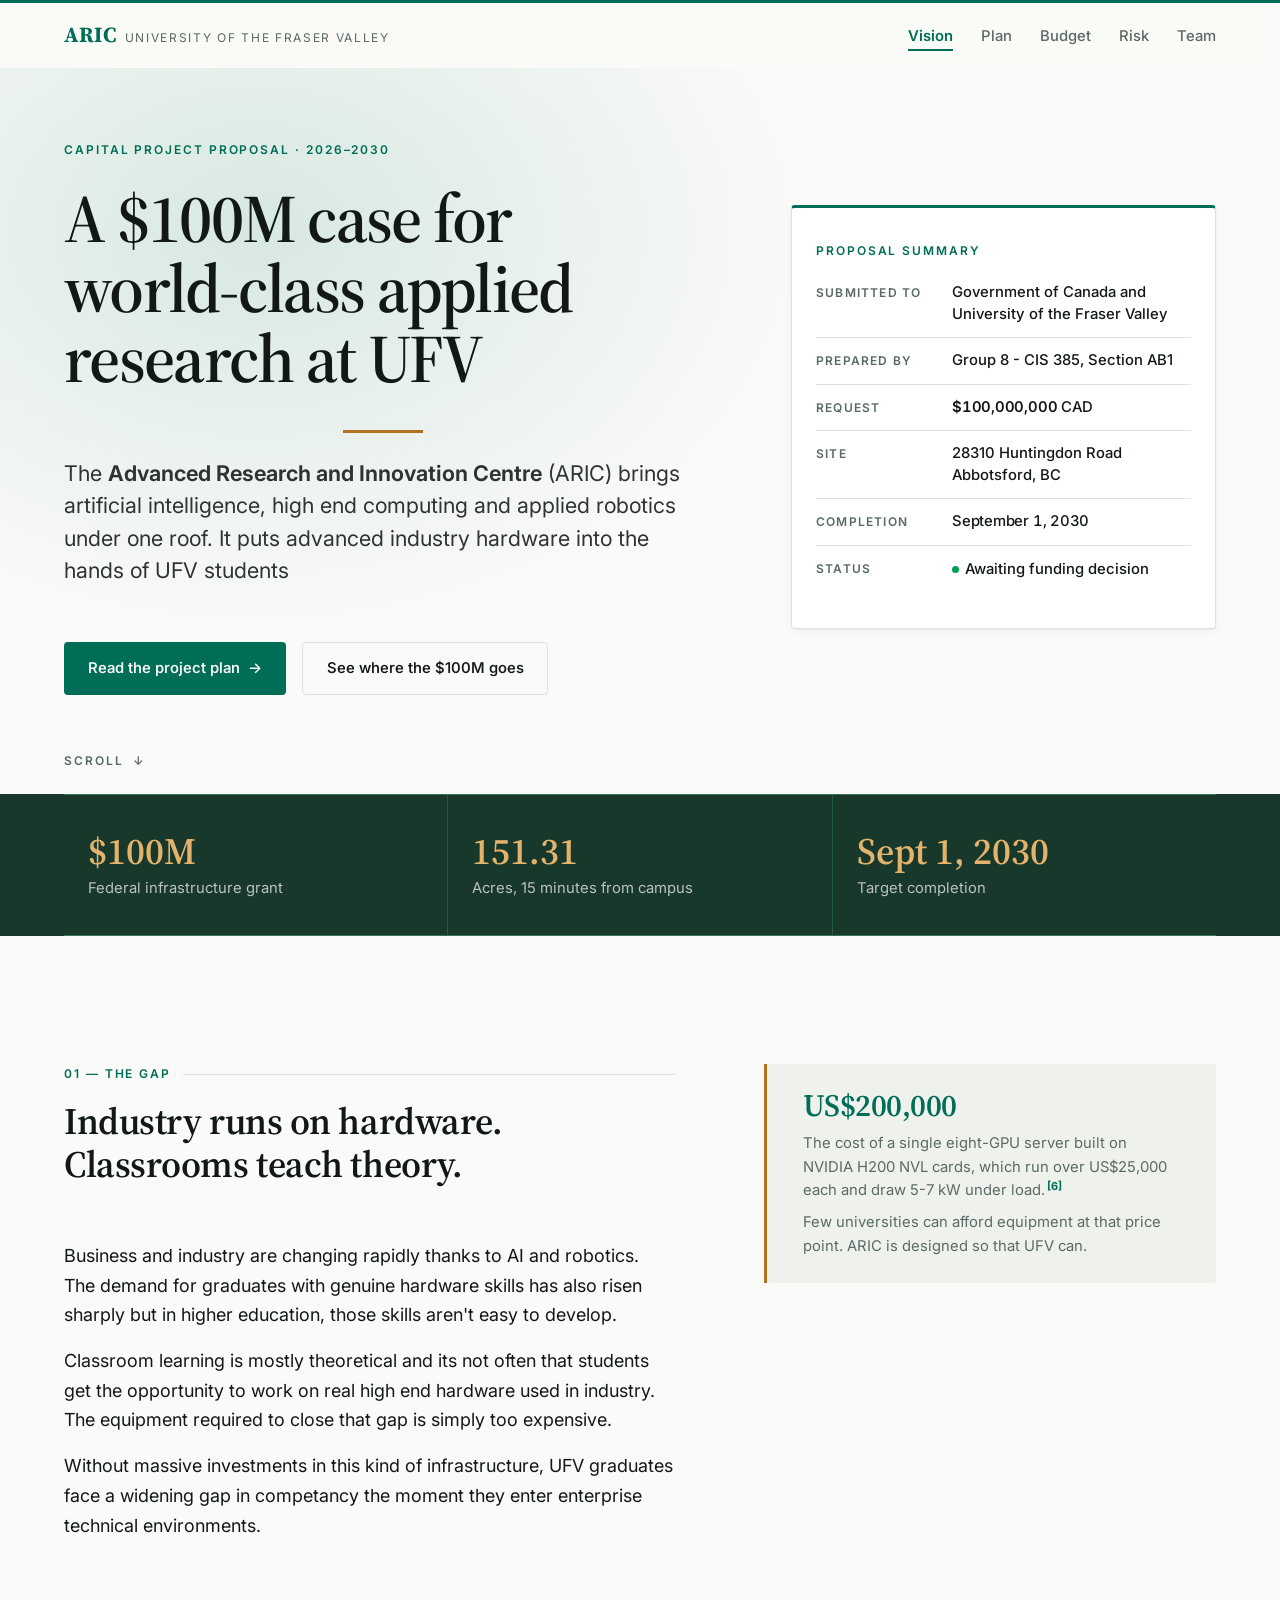
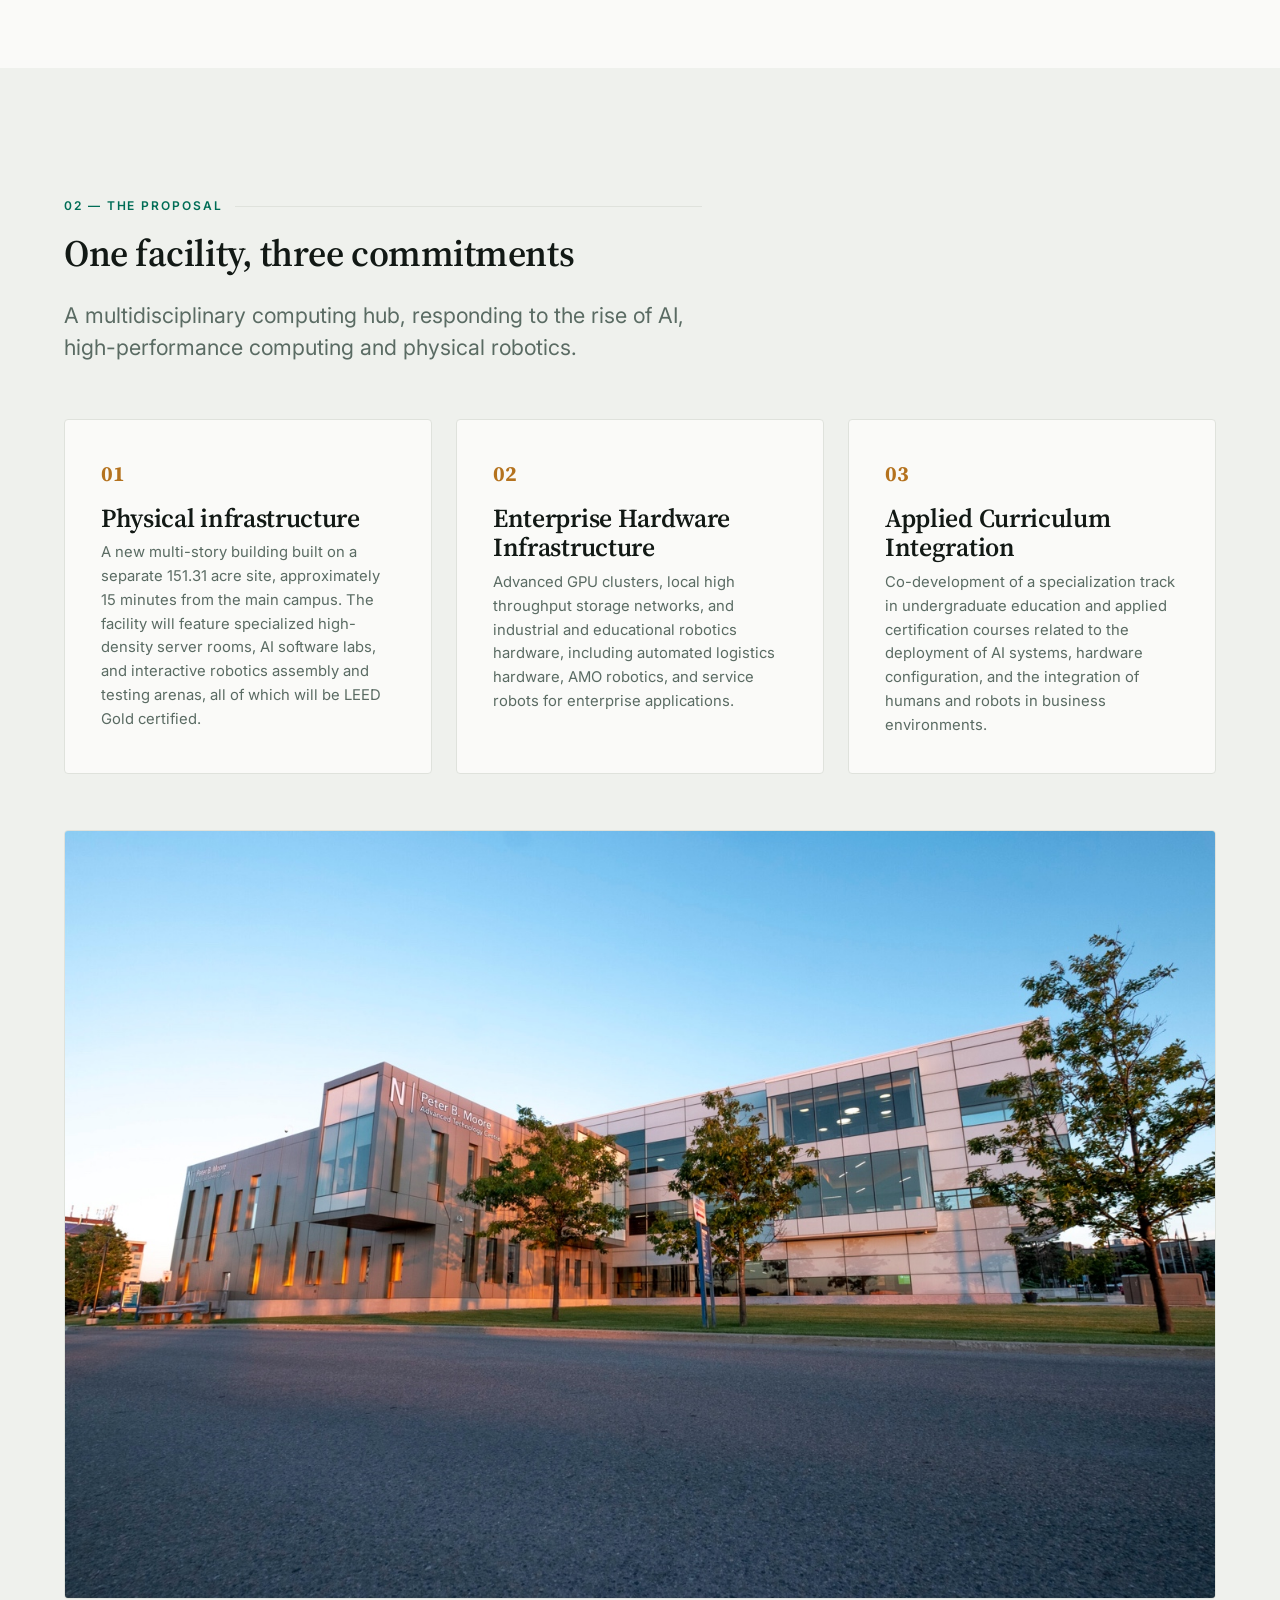
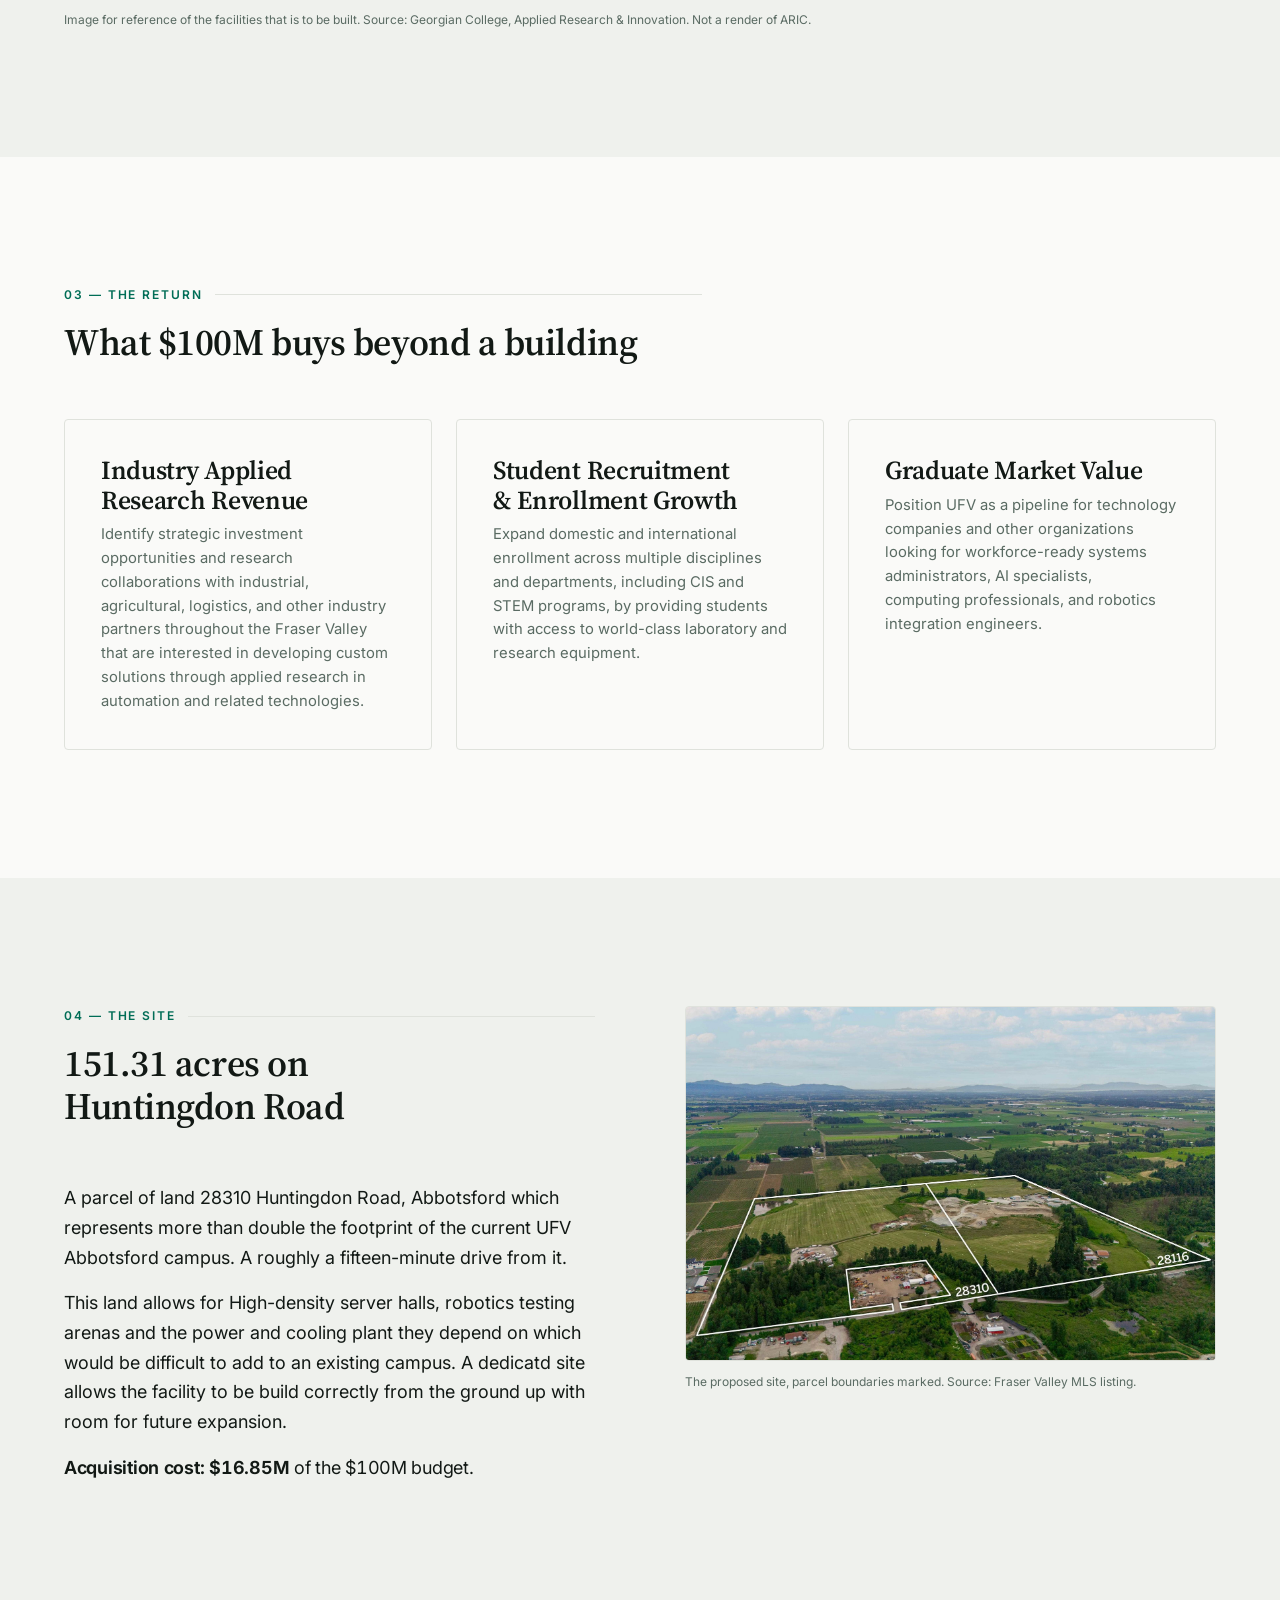
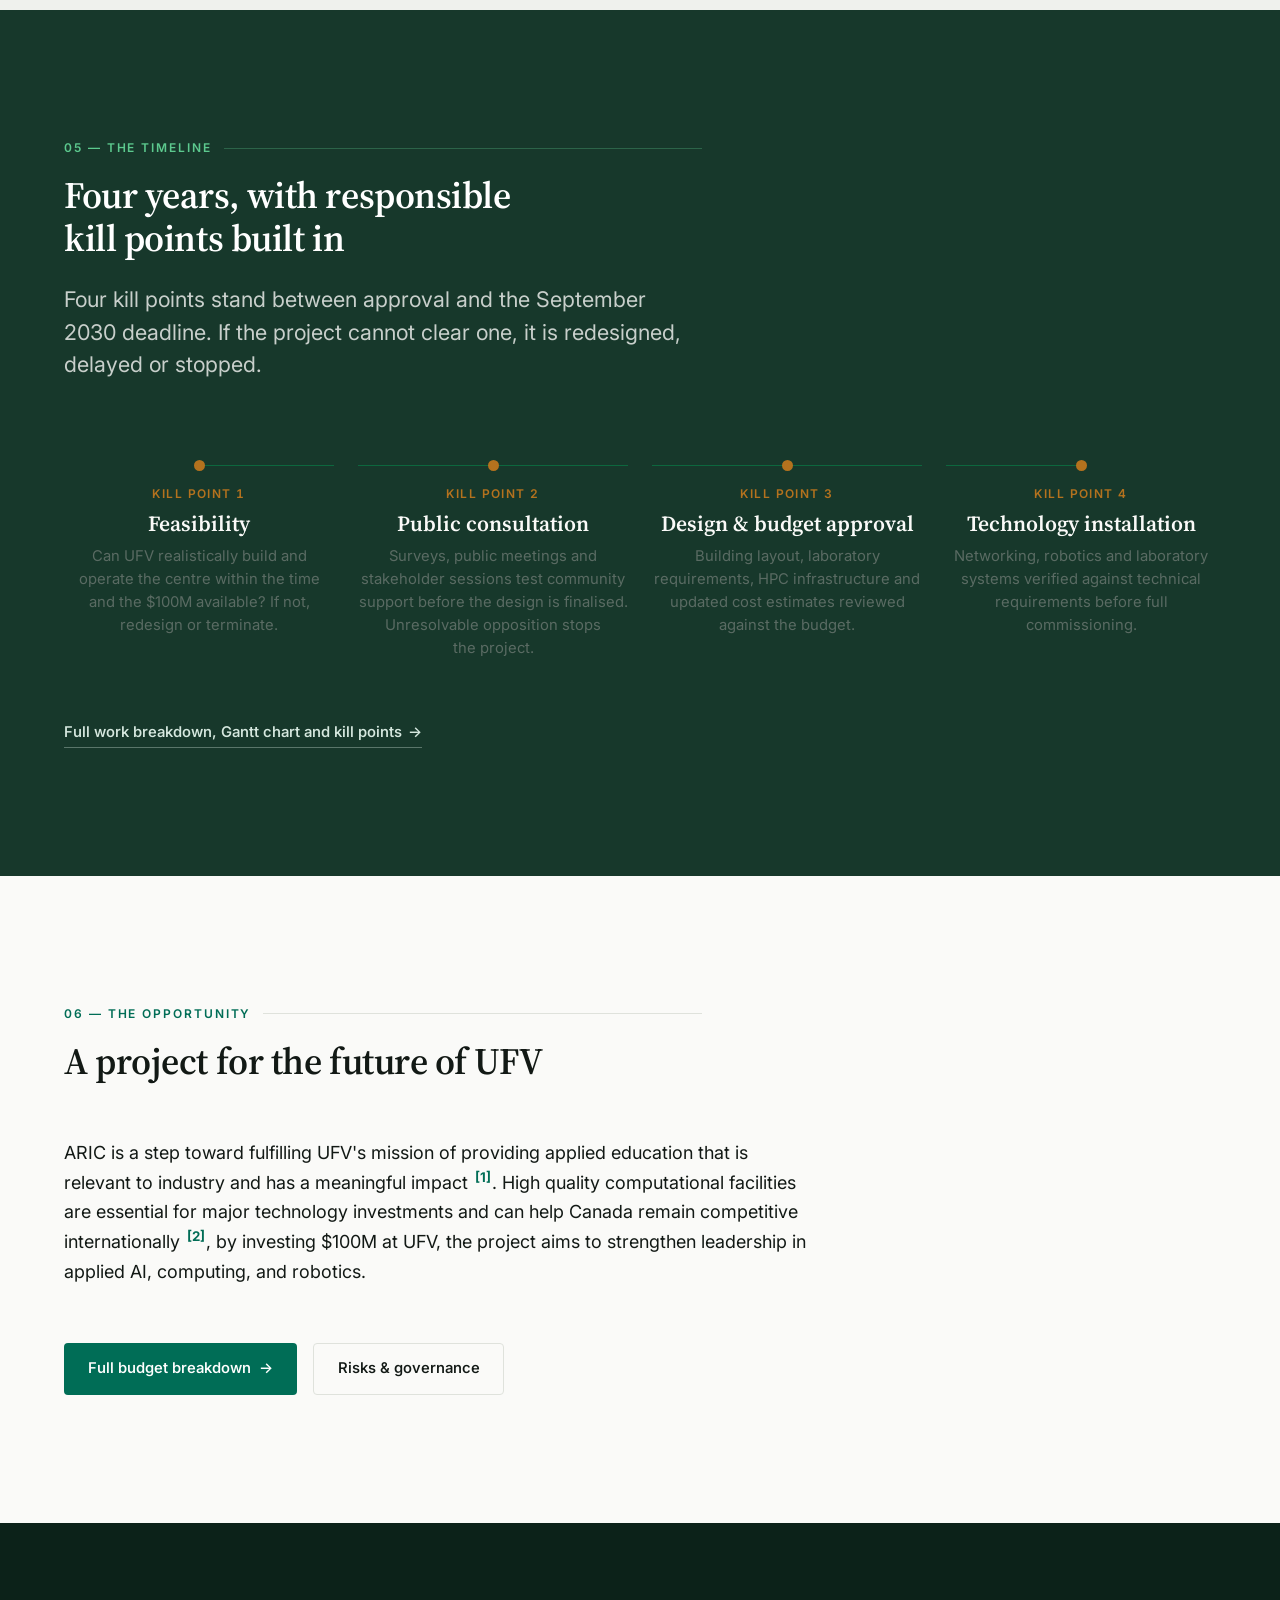
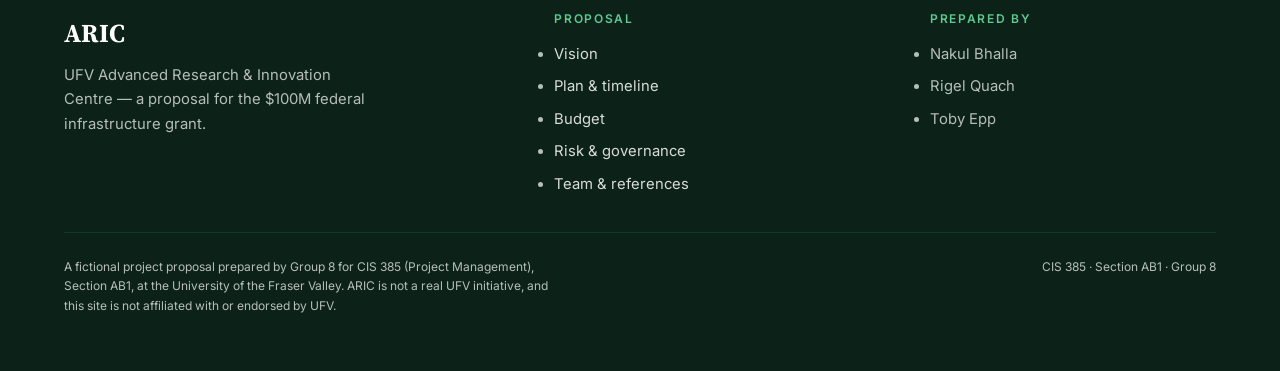
==== commit de38996e: "Some fixes" ====
--- a/index.html
+++ b/index.html
@@ -244,7 +244,7 @@
         </article>
 
         <article class="card reveal" data-delay="1">
-          <h3 class="card__title">Student Recruitment & Enrollment Growth</h3>
+          <h3 class="card__title">Student Recruitment &amp; Enrollment Growth</h3>
           <p class="card__body">
             Expand domestic and international enrollment across multiple disciplines and departments, 
             including CIS and STEM programs, by providing students with access to world-class laboratory 
@@ -355,29 +355,25 @@
   <!-- 06 Stewardship ==================================================== -->
   <section class="section" id="stewardship">
     <div class="wrap">
-      <div class="split">
-        <div>
-          <div class="sec-head reveal">
-            <p class="eyebrow"><span>06 &mdash; The Opportunity</span></p>
-            <h2>A project for the future of UFV</h2>
-          </div>
-          <div class="prose reveal" data-delay="1">
-            <p>
-              ARIC is a step toward fulfilling UFV's mission of providing applied education that is relevant
-               to industry and has a meaningful impact <a class="cite-ref" href="team.html#ref-1">[1]</a>. High quality computational facilities are essential 
-               for major technology investments and can help Canada remain competitive internationally <a class="cite-ref" href="team.html#ref-2">[2]</a>, by 
-               investing $100M at UFV, the project aims to strengthen leadership in applied AI, computing, 
-               and robotics.
-            </p>
-          </div>
-
-          <div class="actions reveal" data-delay="2">
-            <a class="btn btn--primary" href="budget.html">
-              Full budget breakdown <span class="btn__arrow" aria-hidden="true">&rarr;</span>
-            </a>
-            <a class="btn btn--ghost" href="risk.html">Risks &amp; governance</a>
-          </div>
-        </div>
+      <div class="sec-head reveal">
+        <p class="eyebrow"><span>06 &mdash; The Opportunity</span></p>
+        <h2>A project for the future of UFV</h2>
+      </div>
+      <div class="prose reveal" data-delay="1">
+        <p>
+          ARIC is a step toward fulfilling UFV's mission of providing applied education that is relevant
+          to industry and has a meaningful impact <a class="cite-ref" href="team.html#ref-1">[1]</a>. High quality computational facilities are essential
+          for major technology investments and can help Canada remain competitive internationally <a class="cite-ref" href="team.html#ref-2">[2]</a>, by
+          investing $100M at UFV, the project aims to strengthen leadership in applied AI, computing,
+          and robotics.
+        </p>
+      </div>
+
+      <div class="actions reveal" data-delay="2">
+        <a class="btn btn--primary" href="budget.html">
+          Full budget breakdown <span class="btn__arrow" aria-hidden="true">&rarr;</span>
+        </a>
+        <a class="btn btn--ghost" href="risk.html">Risks &amp; governance</a>
       </div>
     </div>
   </section>
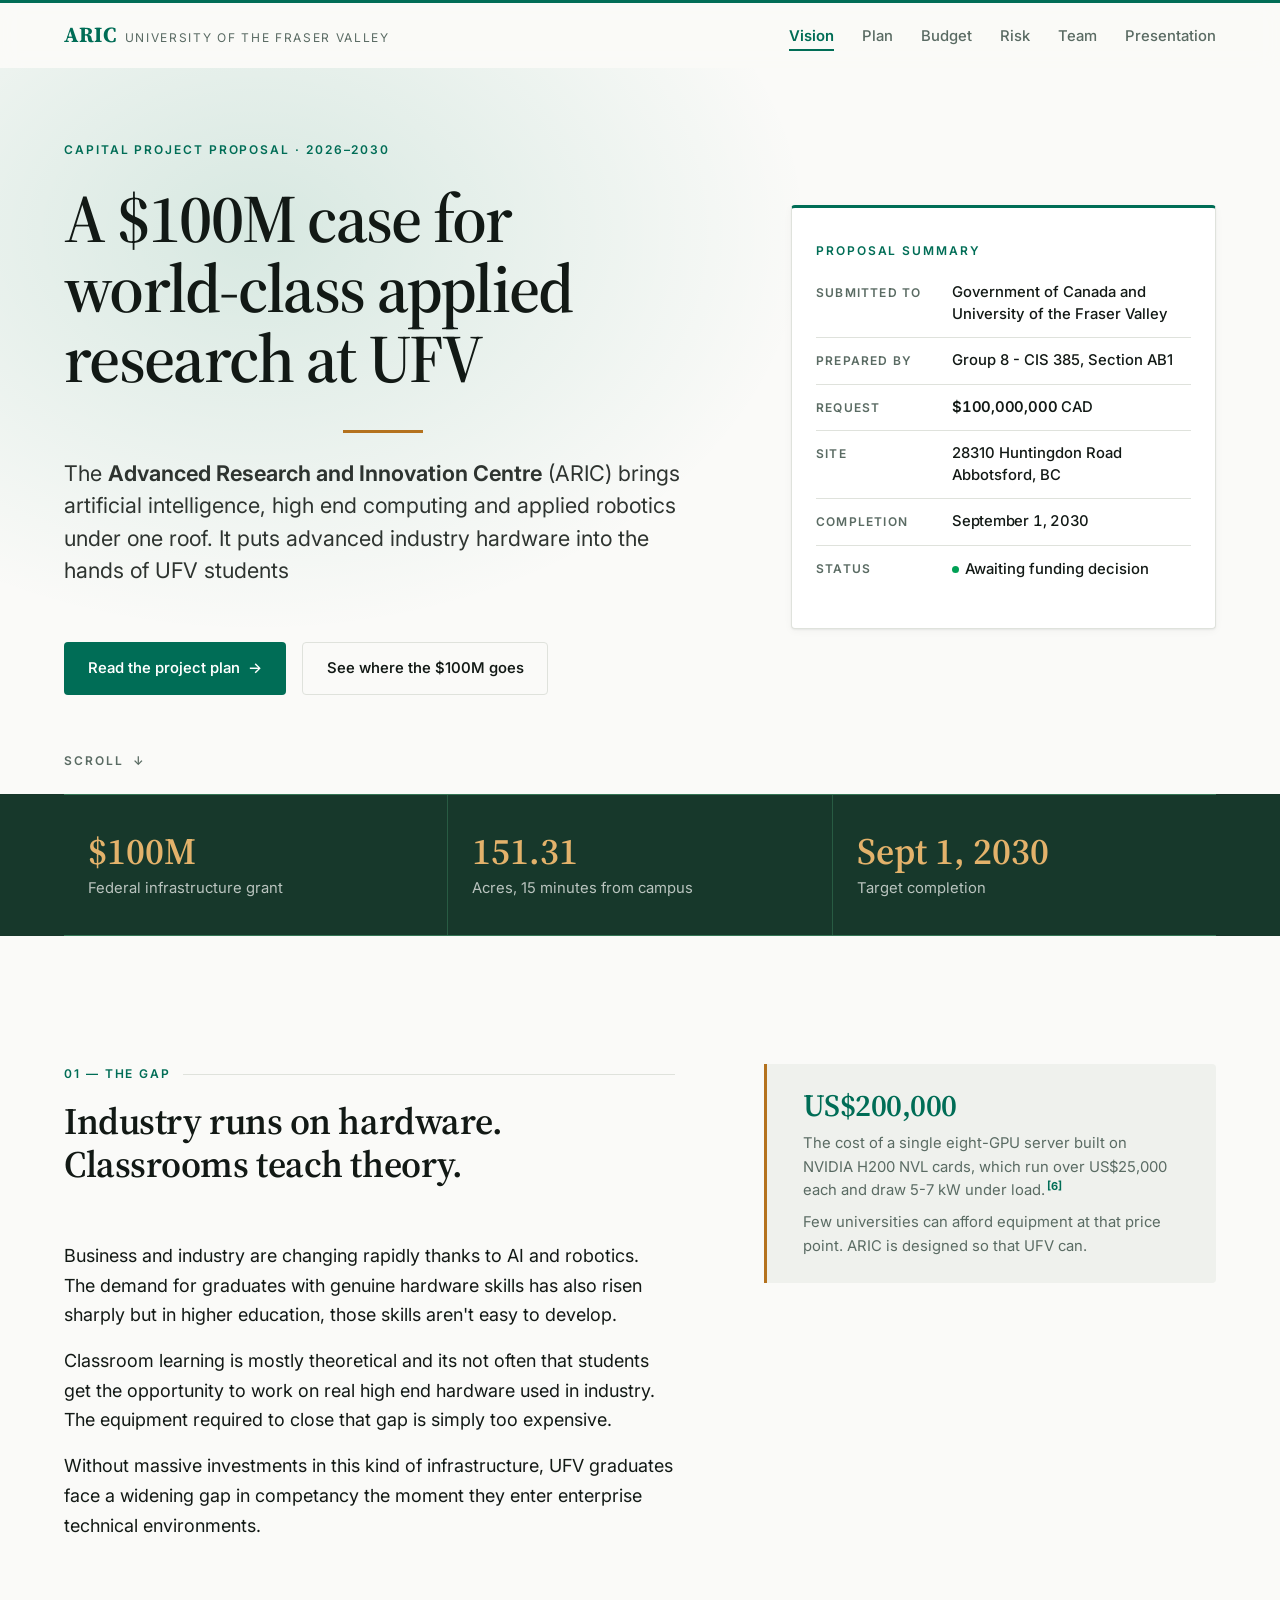
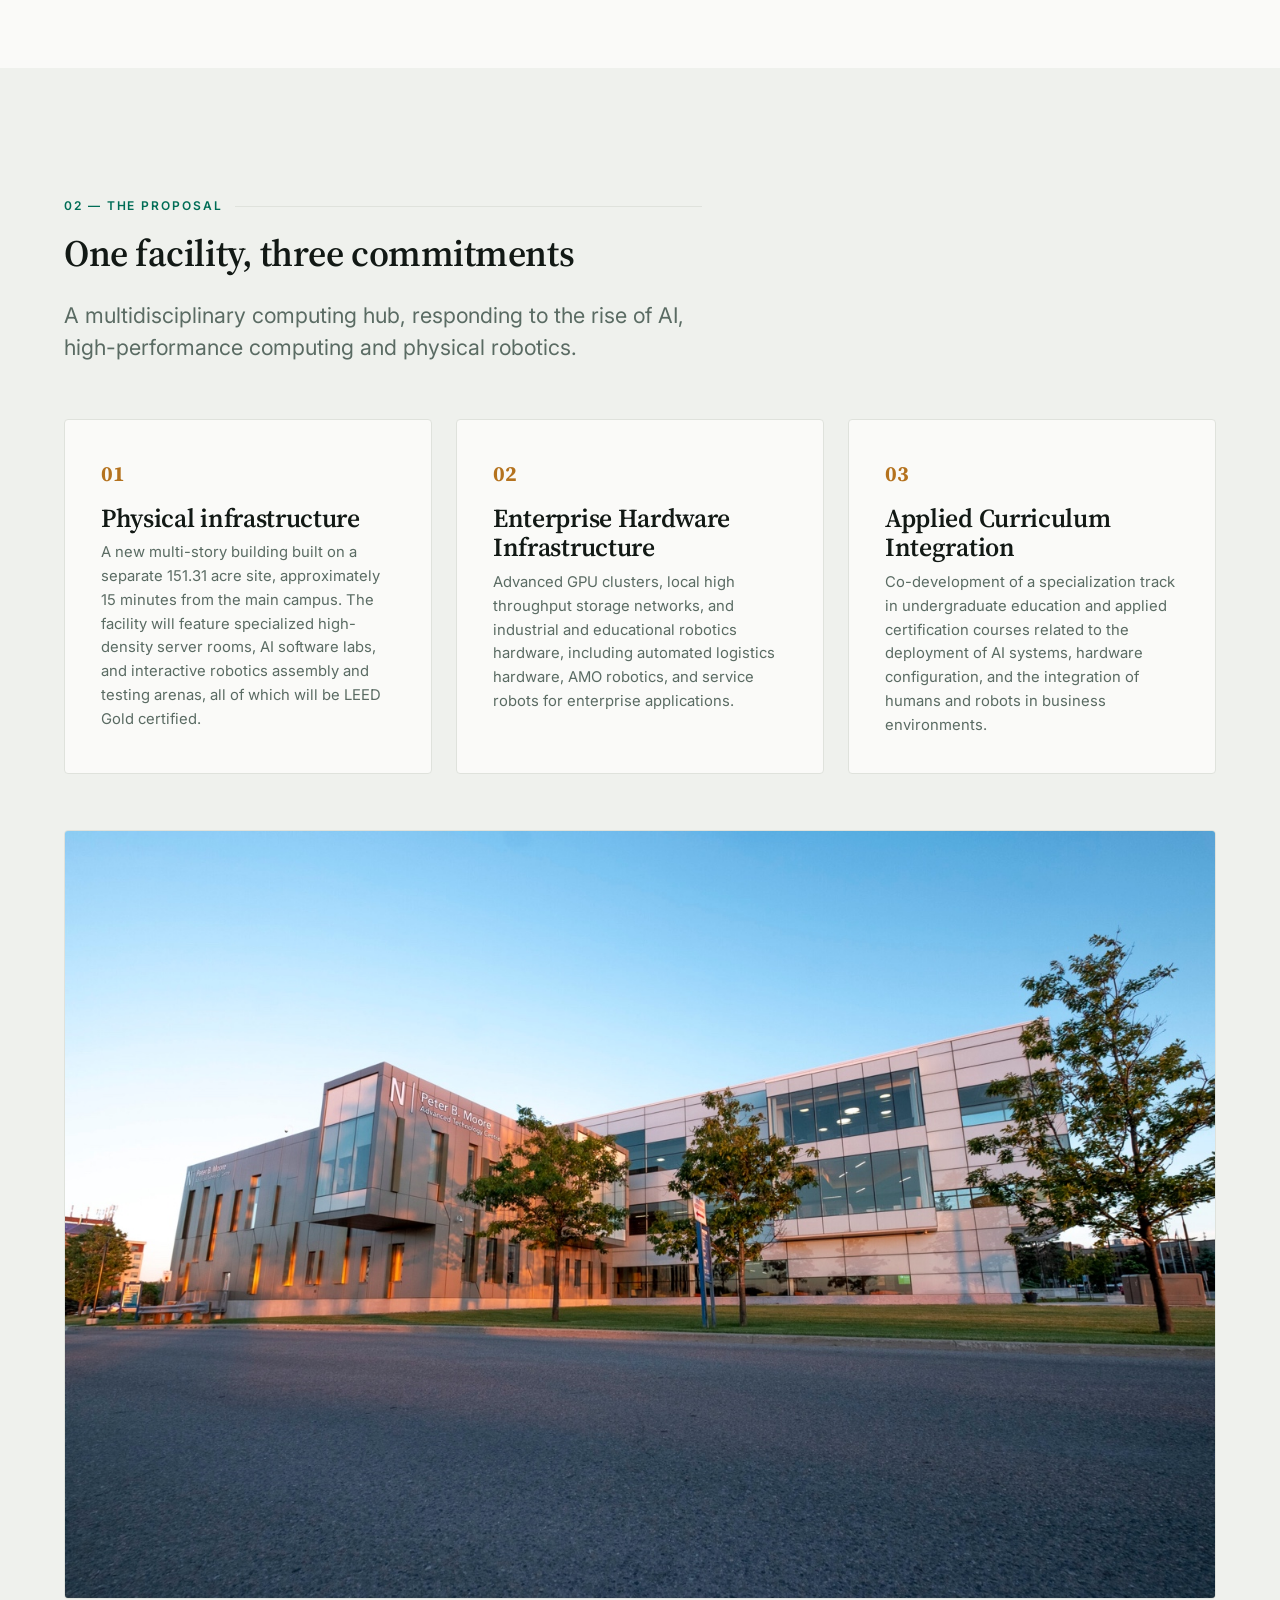
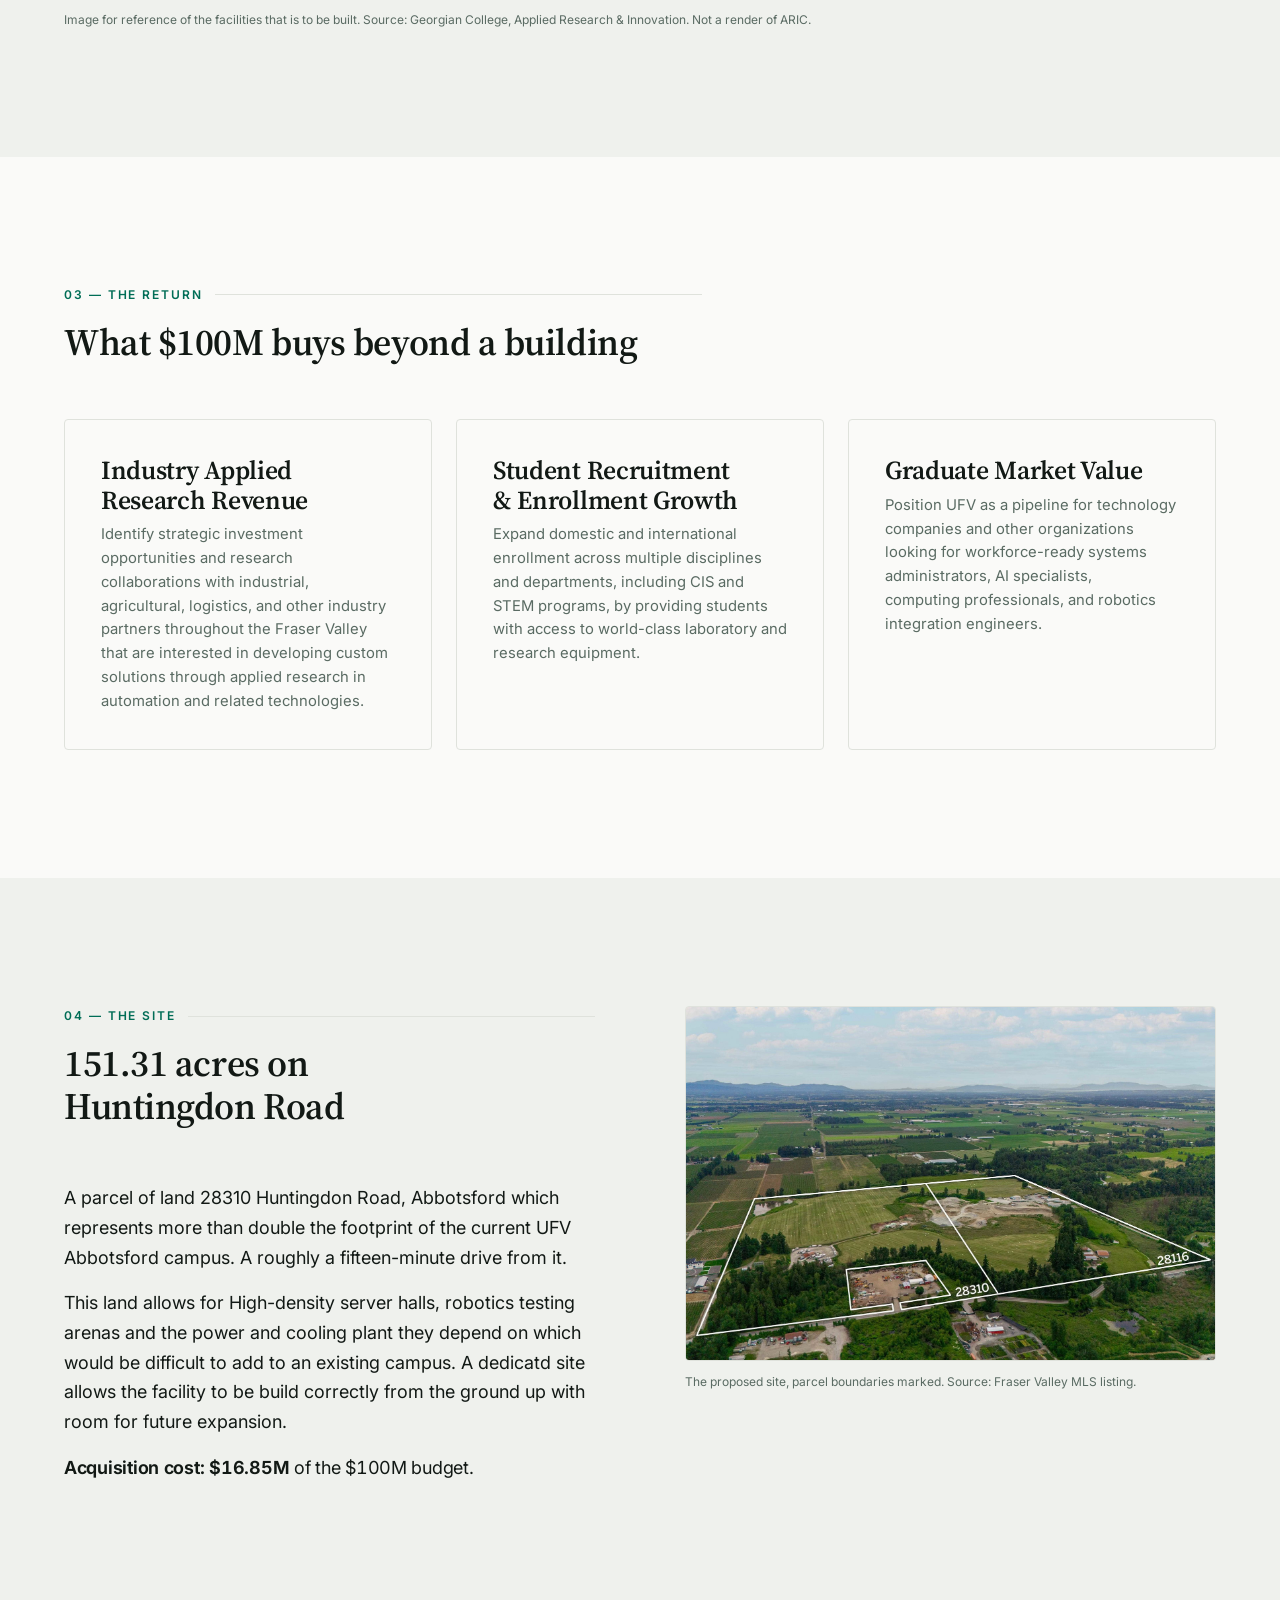
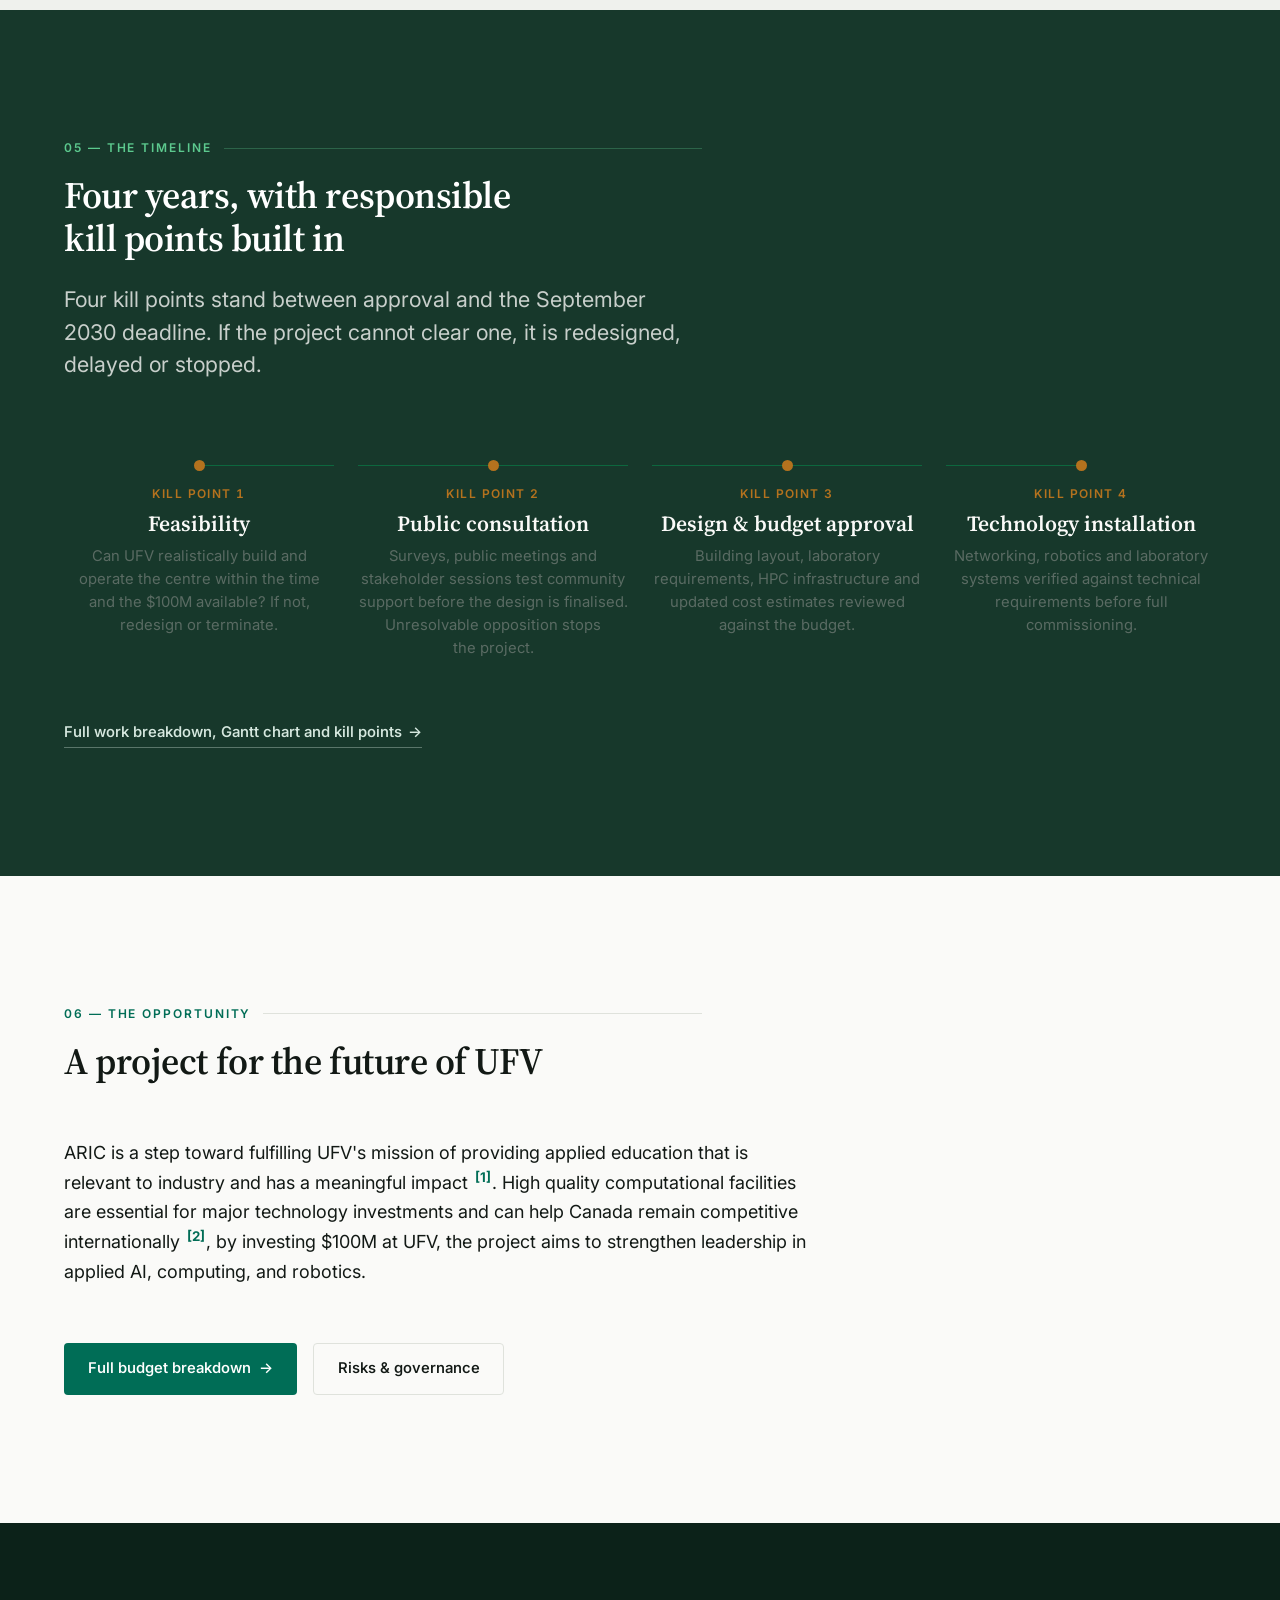
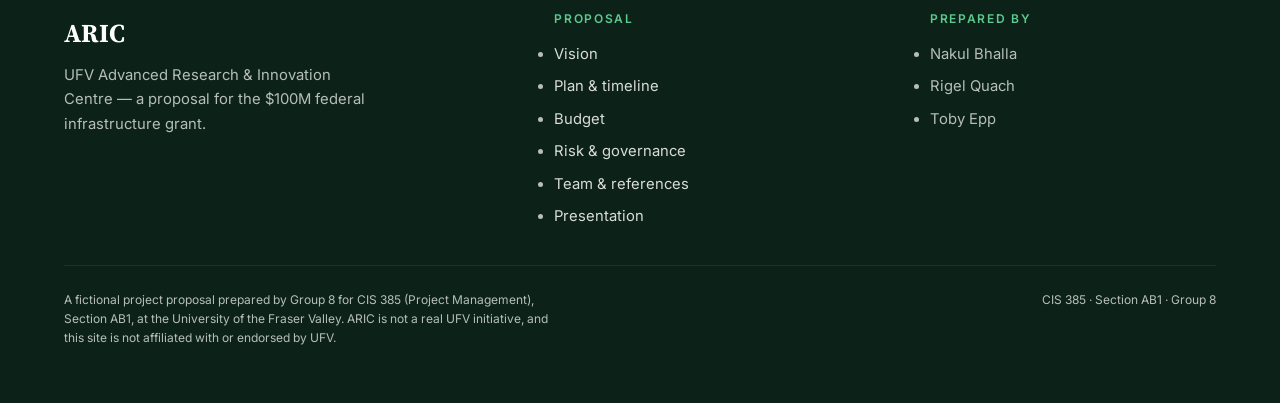
==== commit 421a6a1d: "Added video presentation page" ====
--- a/index.html
+++ b/index.html
@@ -33,6 +33,7 @@
         <li><a href="budget.html">Budget</a></li>
         <li><a href="risk.html">Risk</a></li>
         <li><a href="team.html">Team</a></li>
+        <li><a href="presentation.html">Presentation</a></li>
       </ul>
     </nav>
   </div>
@@ -400,6 +401,7 @@
           <li><a href="budget.html">Budget</a></li>
           <li><a href="risk.html">Risk &amp; governance</a></li>
           <li><a href="team.html">Team &amp; references</a></li>
+          <li><a href="presentation.html">Presentation</a></li>
         </ul>
       </nav>
 
--- a/assets/css/site.css
+++ b/assets/css/site.css
@@ -1724,6 +1724,45 @@
 }
 
 
+/* --- Presentation video --------------------------------------------------
+   The <video> is the one element on the site that must not be allowed to
+   exceed the viewport height: a 16:9 player at full wrap width is taller
+   than a laptop screen once the nav is accounted for, which puts the
+   controls off-screen. Hence the max-height cap and the letterbox ground. */
+.video-frame {
+  display: flex;
+  justify-content: center;
+  background: var(--green-950);
+  border: 1px solid var(--rule);
+  border-radius: var(--radius);
+  overflow: hidden;
+  line-height: 0;
+}
+
+/* auto width + both maxima: the player scales on its own 16:9 ratio, so it
+   never pillarboxes — it just stops growing at whichever limit it meets. */
+.video-frame video {
+  display: block;
+  width: auto;
+  height: auto;
+  max-width: 100%;
+  max-height: min(72svh, 40rem);
+  background: var(--green-950);
+}
+
+.video-meta {
+  display: flex;
+  flex-wrap: wrap;
+  gap: var(--sp-2xs) var(--sp-m);
+  margin-top: var(--sp-s);
+  font-size: var(--step--2);
+  color: var(--slate);
+}
+
+.video-meta__item { display: inline-flex; gap: 0.4rem; align-items: baseline; }
+.video-meta__item b { color: var(--ink); font-weight: 600; }
+
+
 /* 13  Buttons ============================================================= */
 
 .btn {
